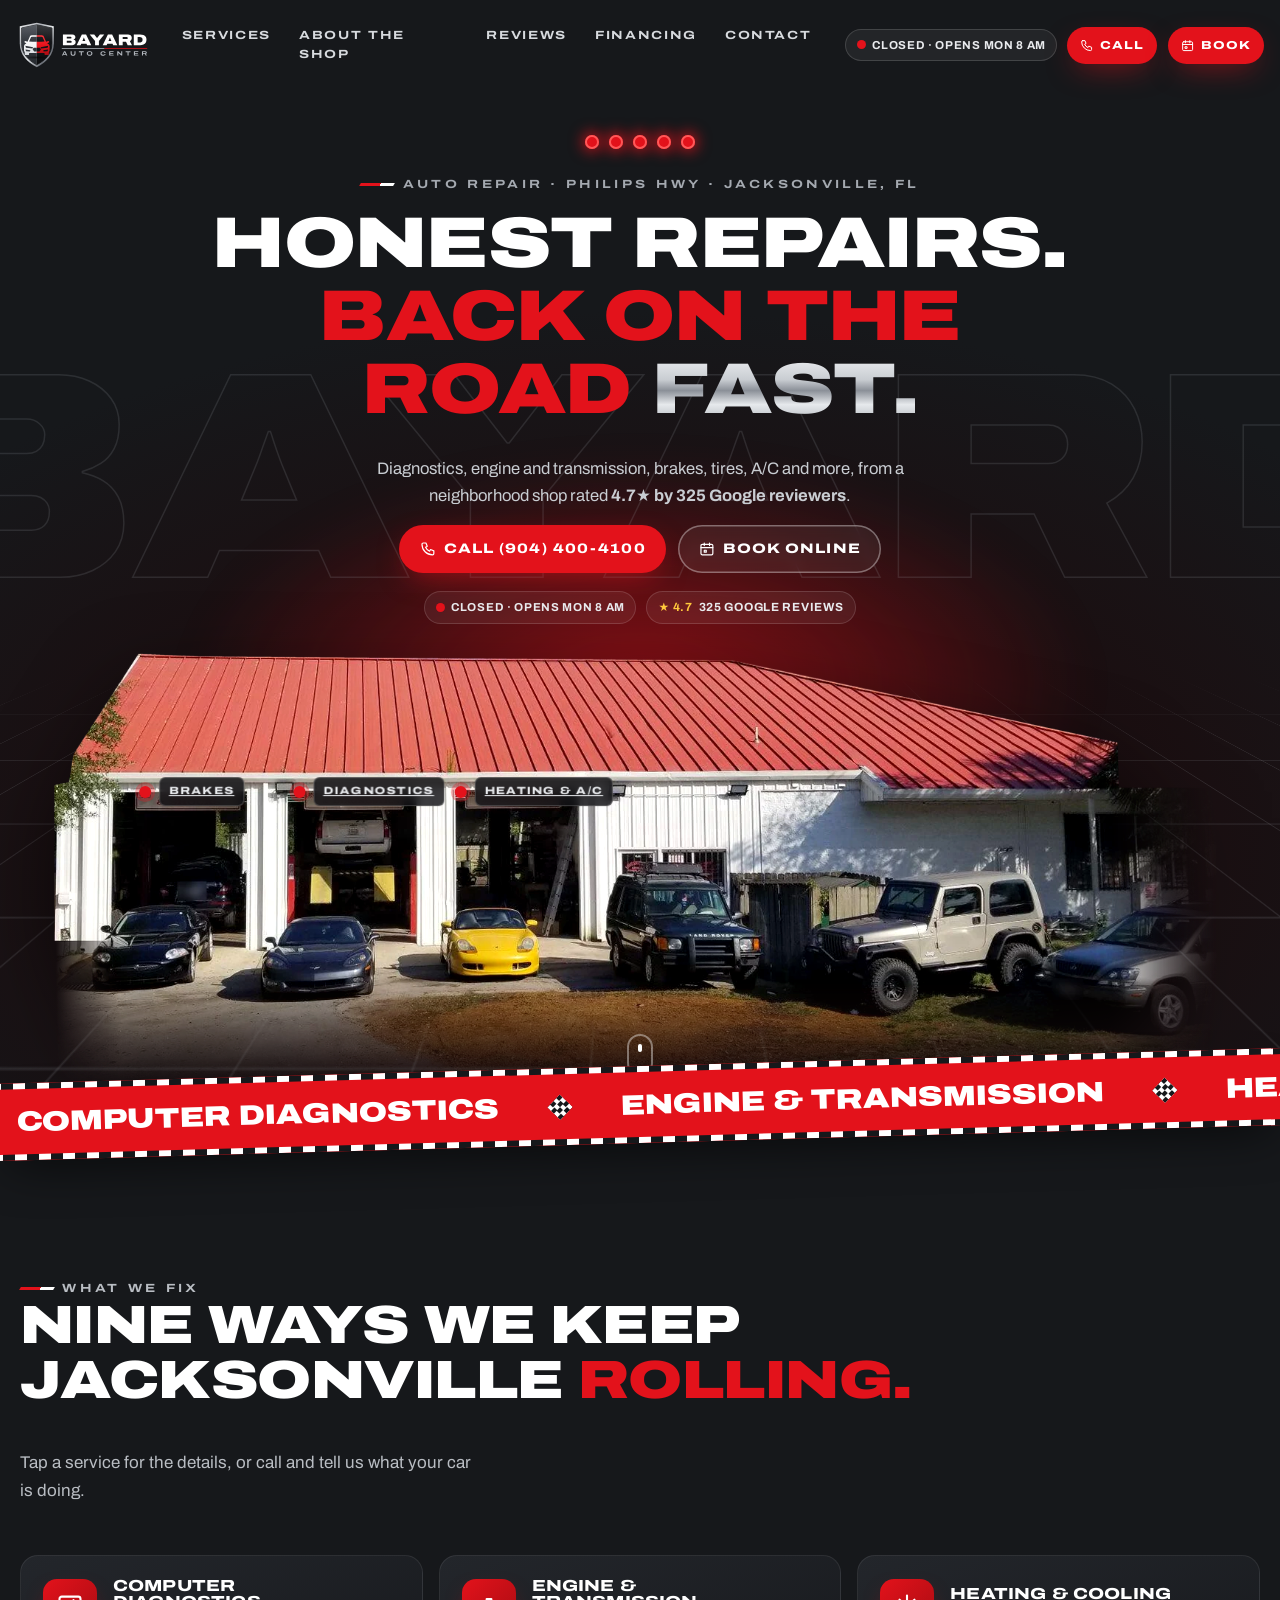
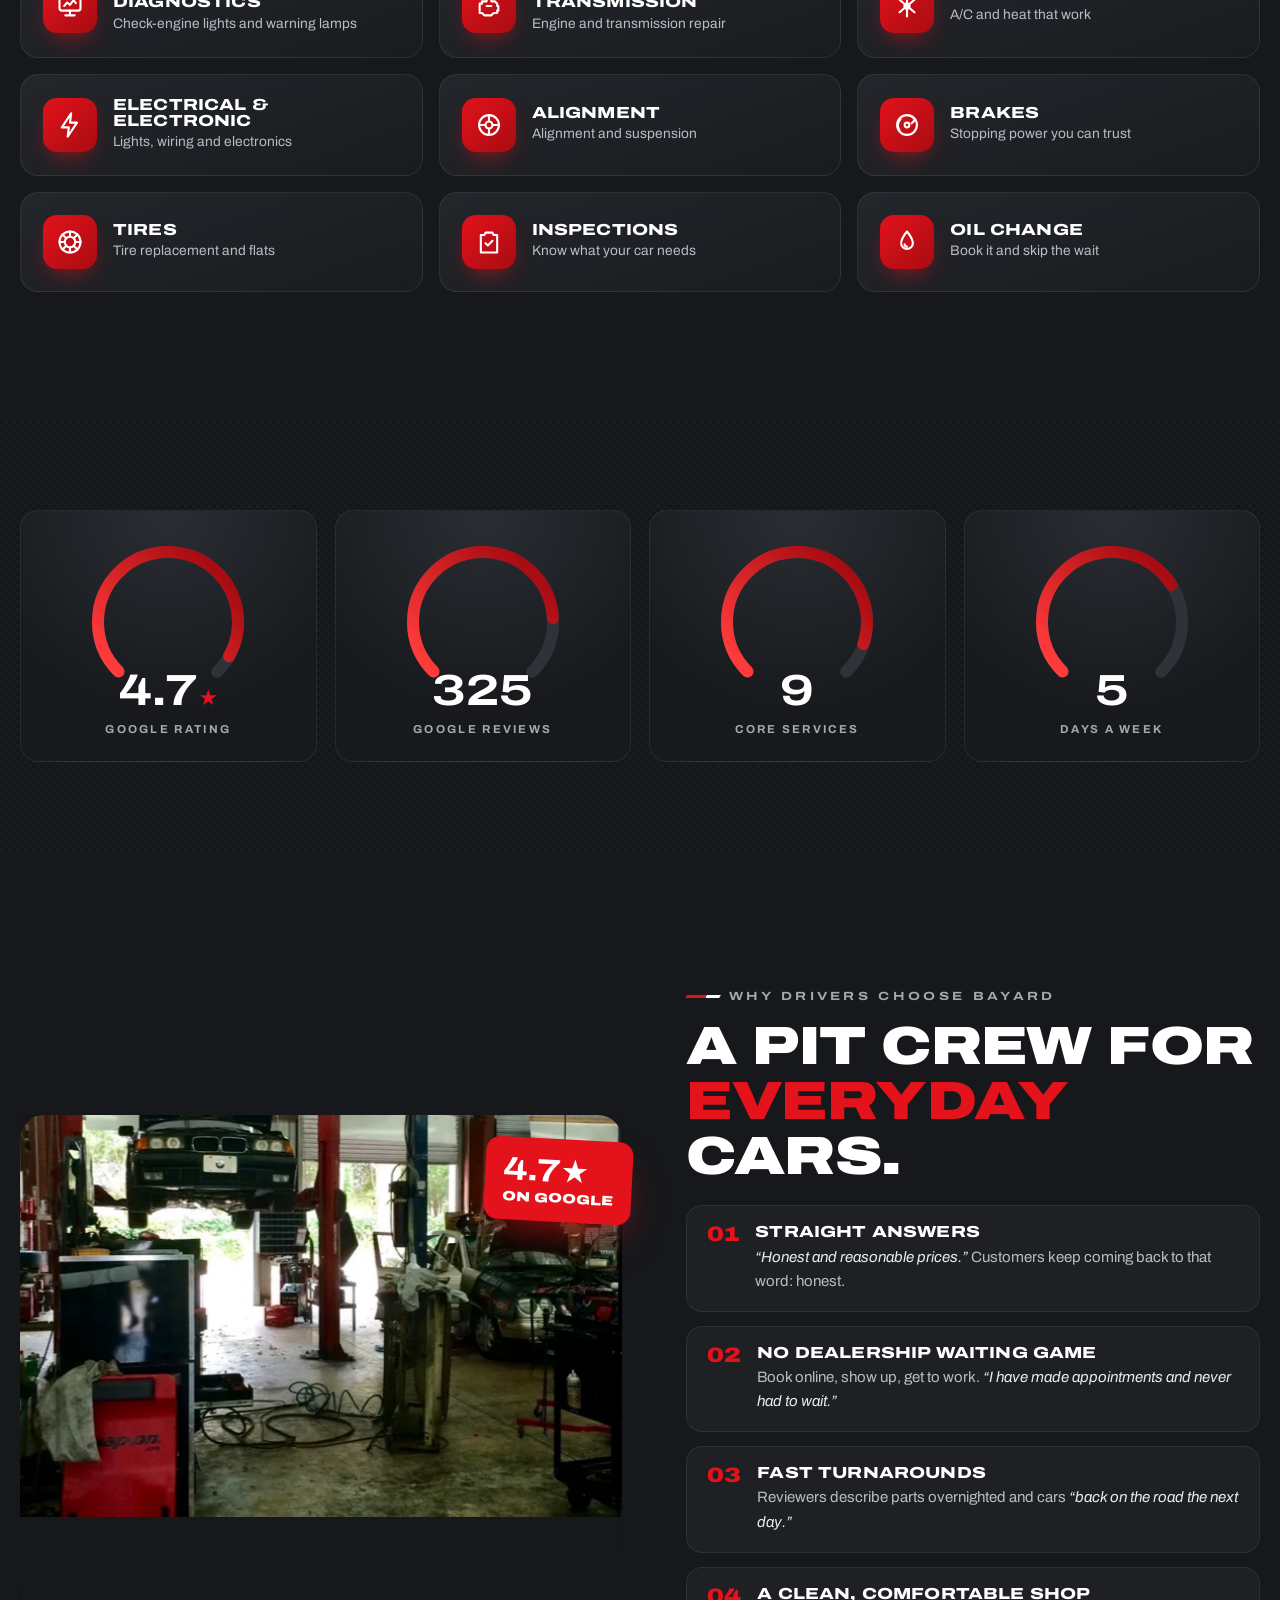
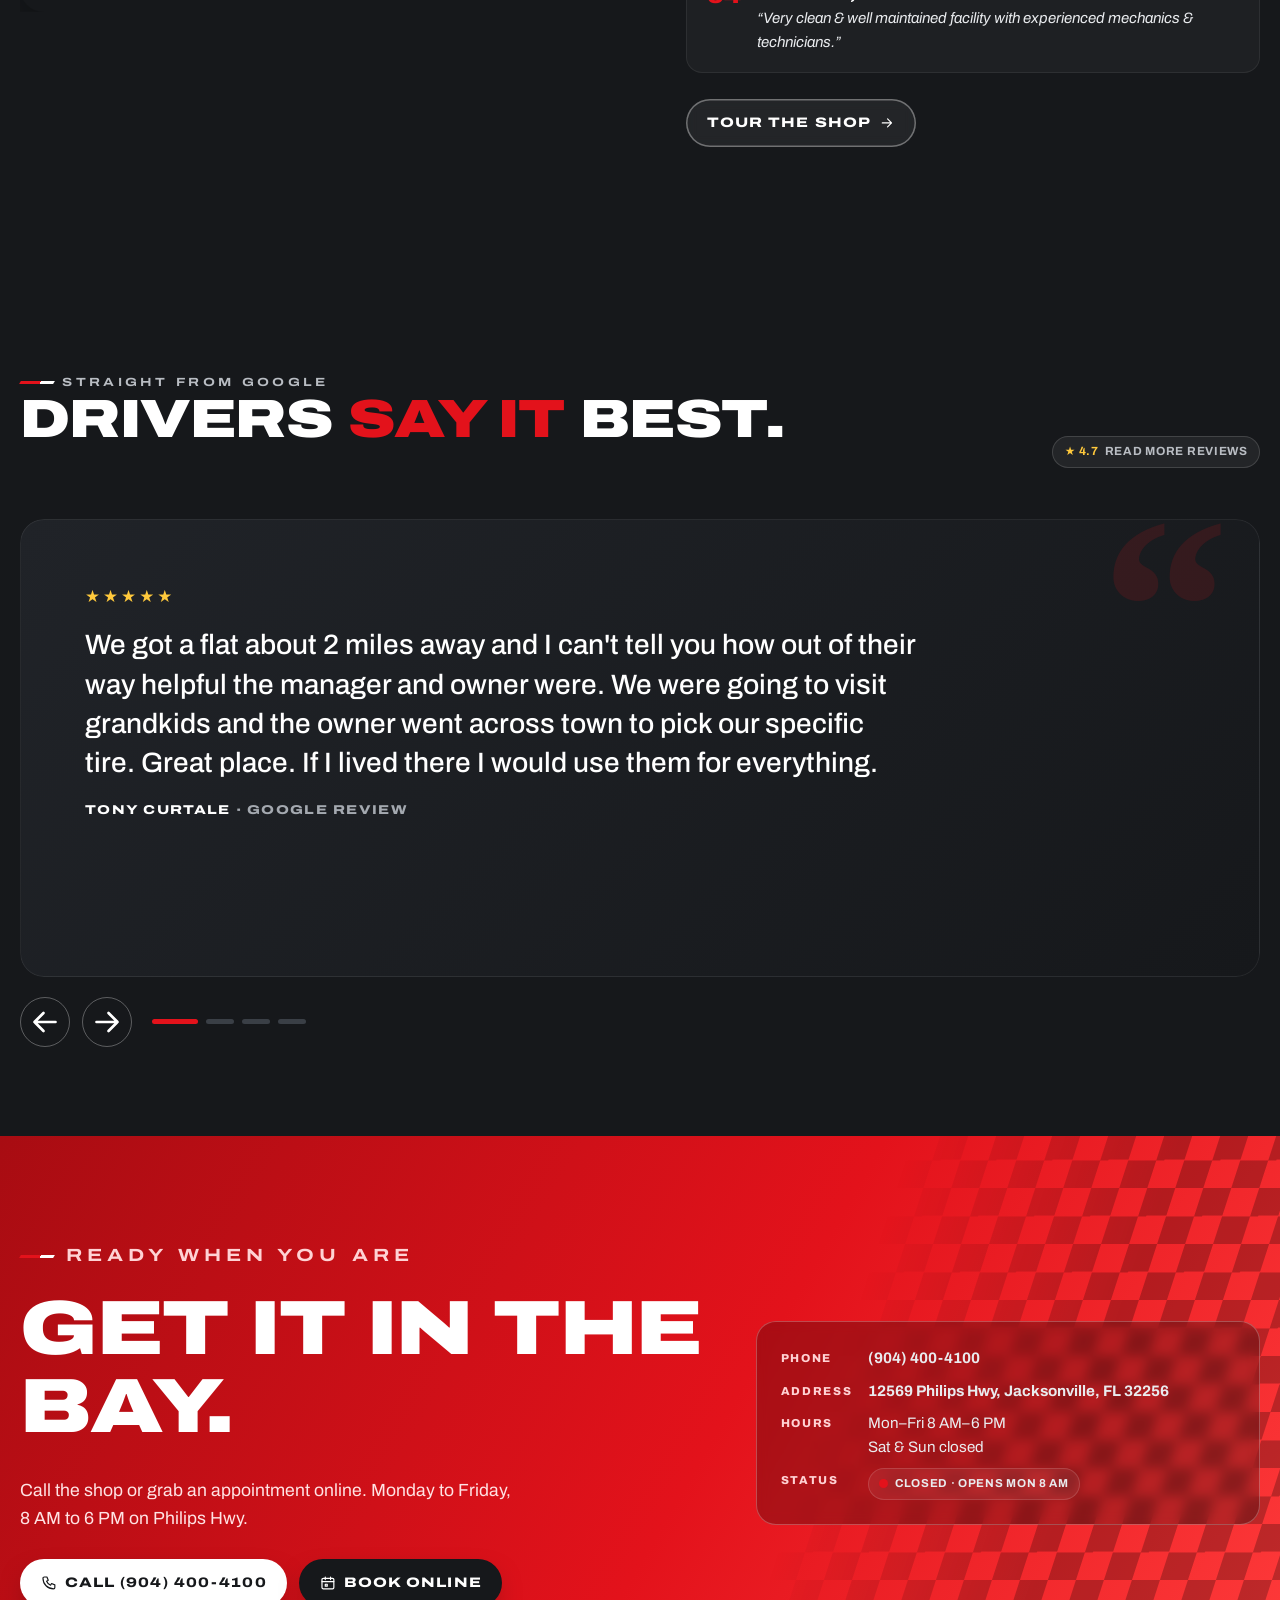
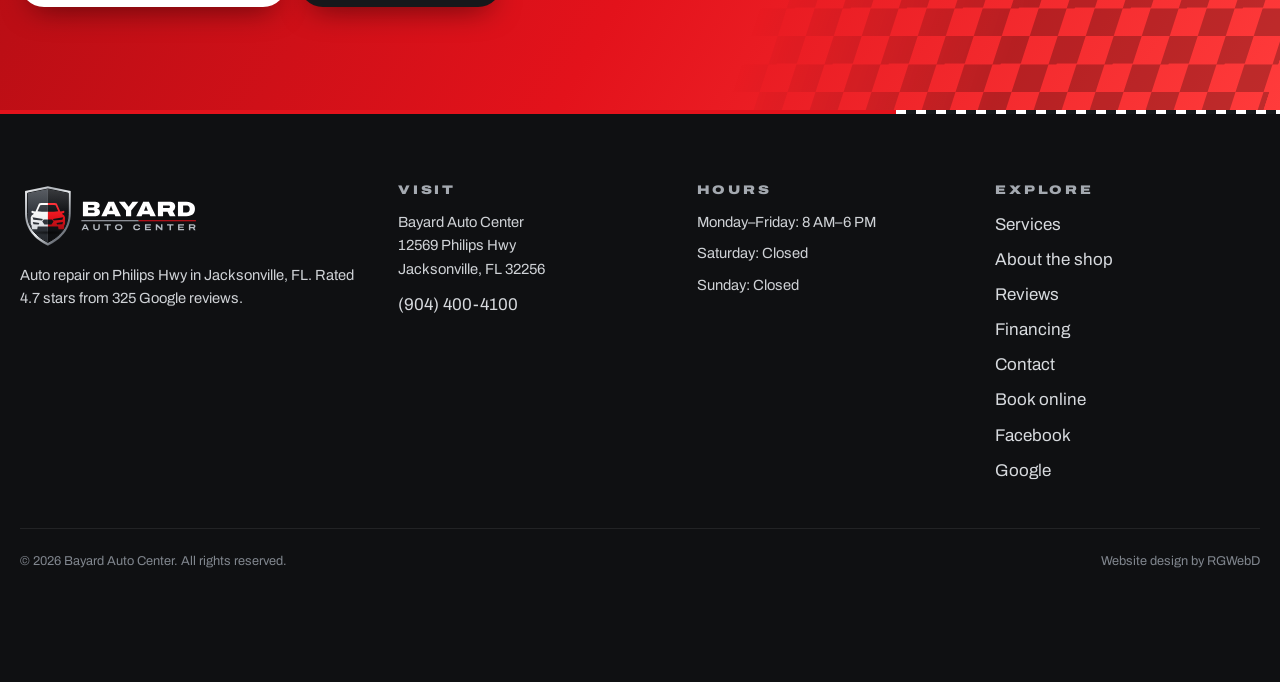
==== index.html @ 458d68c4 "Bayard Auto Center demo site v1" ====
<!doctype html><html lang="en"><head><meta charset="utf-8"><meta name="viewport" content="width=device-width,initial-scale=1,viewport-fit=cover">
<title>Bayard Auto Center | Auto Repair in Jacksonville, FL | (904) 400-4100</title><meta name="description" content="Bayard Auto Center on Philips Hwy, Jacksonville FL: diagnostics, engine &amp; transmission, brakes, tires, A/C, alignment, inspections and oil changes. Rated 4.7★ on Google. Book online."><link rel="canonical" href="https://rgwebd.github.io/bayardautocenter-demo/">
<meta name="theme-color" content="#16181B"><meta name="robots" content="index,follow">
<meta property="og:type" content="website"><meta property="og:site_name" content="Bayard Auto Center"><meta property="og:title" content="Bayard Auto Center | Auto Repair in Jacksonville, FL | (904) 400-4100"><meta property="og:description" content="Bayard Auto Center on Philips Hwy, Jacksonville FL: diagnostics, engine &amp; transmission, brakes, tires, A/C, alignment, inspections and oil changes. Rated 4.7★ on Google. Book online."><meta property="og:url" content="https://rgwebd.github.io/bayardautocenter-demo/"><meta property="og:image" content="https://rgwebd.github.io/bayardautocenter-demo/assets/og-image.jpg"><meta property="og:image:width" content="1200"><meta property="og:image:height" content="630"><meta name="twitter:card" content="summary_large_image">
<link rel="icon" href="favicon.ico" sizes="any"><link rel="icon" type="image/svg+xml" href="assets/bayard-favicon.svg"><link rel="apple-touch-icon" href="apple-touch-icon.png">
<link rel="preload" href="assets/fonts/archivo-var.woff2" as="font" type="font/woff2" crossorigin><link rel="preload" as="image" href="assets/shop-cutout-1100.webp" imagesrcset="assets/shop-cutout-760.webp 760w, assets/shop-cutout-1100.webp 1100w, assets/shop-cutout-1600.webp 1600w" imagesizes="(max-width:600px) 118vw, min(1180px, 96vw)">
<link rel="stylesheet" href="assets/styles.css"><script>document.documentElement.classList.add('js')</script>
<script type="application/ld+json">{"@context": "https://schema.org", "@graph": [{"@type": "AutoRepair", "@id": "https://rgwebd.github.io/bayardautocenter-demo/#business", "name": "Bayard Auto Center", "url": "https://rgwebd.github.io/bayardautocenter-demo/", "telephone": "+1-904-400-4100", "image": ["https://rgwebd.github.io/bayardautocenter-demo/assets/og-image.jpg", "https://rgwebd.github.io/bayardautocenter-demo/assets/img/g14-1600.webp"], "logo": "https://rgwebd.github.io/bayardautocenter-demo/assets/favicon-512.png", "priceRange": "$$", "address": {"@type": "PostalAddress", "streetAddress": "12569 Philips Hwy", "addressLocality": "Jacksonville", "addressRegion": "FL", "postalCode": "32256", "addressCountry": "US"}, "geo": {"@type": "GeoCoordinates", "latitude": 30.1428427, "longitude": -81.516694}, "hasMap": "https://maps.google.com/?cid=5491802092088924756", "openingHoursSpecification": [{"@type": "OpeningHoursSpecification", "dayOfWeek": ["Monday", "Tuesday", "Wednesday", "Thursday", "Friday"], "opens": "08:00", "closes": "18:00"}], "aggregateRating": {"@type": "AggregateRating", "ratingValue": "4.7", "reviewCount": "325", "bestRating": "5"}, "paymentAccepted": "Credit card, Debit card, NFC mobile payments", "sameAs": ["https://www.facebook.com/profile.php?id=100057353174341", "https://maps.google.com/?cid=5491802092088924756"], "amenityFeature": [{"@type": "LocationFeatureSpecification", "name": "Wheelchair-accessible entrance", "value": true}, {"@type": "LocationFeatureSpecification", "name": "Wheelchair-accessible parking lot", "value": true}, {"@type": "LocationFeatureSpecification", "name": "Wheelchair-accessible restroom", "value": true}, {"@type": "LocationFeatureSpecification", "name": "Restroom", "value": true}], "potentialAction": {"@type": "ReserveAction", "target": "https://myshopmanager.com/request_appointment?v=JTdCNWI5NWQzNDUtOTJkYi00N2NmLWIzNWMtZWI4MTdhODI2OWJkJTdE", "name": "Book an appointment"}, "hasOfferCatalog": {"@type": "OfferCatalog", "name": "Auto repair services", "itemListElement": [{"@type": "Offer", "itemOffered": {"@type": "Service", "name": "Computer Diagnostics", "url": "https://rgwebd.github.io/bayardautocenter-demo/services.html#diagnostics"}}, {"@type": "Offer", "itemOffered": {"@type": "Service", "name": "Engine & Transmission", "url": "https://rgwebd.github.io/bayardautocenter-demo/services.html#engine-transmission"}}, {"@type": "Offer", "itemOffered": {"@type": "Service", "name": "Heating & Cooling", "url": "https://rgwebd.github.io/bayardautocenter-demo/services.html#heating-cooling"}}, {"@type": "Offer", "itemOffered": {"@type": "Service", "name": "Electrical & Electronic", "url": "https://rgwebd.github.io/bayardautocenter-demo/services.html#electrical"}}, {"@type": "Offer", "itemOffered": {"@type": "Service", "name": "Alignment", "url": "https://rgwebd.github.io/bayardautocenter-demo/services.html#alignment"}}, {"@type": "Offer", "itemOffered": {"@type": "Service", "name": "Brakes", "url": "https://rgwebd.github.io/bayardautocenter-demo/services.html#brakes"}}, {"@type": "Offer", "itemOffered": {"@type": "Service", "name": "Tires", "url": "https://rgwebd.github.io/bayardautocenter-demo/services.html#tires"}}, {"@type": "Offer", "itemOffered": {"@type": "Service", "name": "Inspections", "url": "https://rgwebd.github.io/bayardautocenter-demo/services.html#inspections"}}, {"@type": "Offer", "itemOffered": {"@type": "Service", "name": "Oil Change", "url": "https://rgwebd.github.io/bayardautocenter-demo/services.html#oil-change"}}]}, "review": [{"@type": "Review", "author": {"@type": "Person", "name": "Tony Curtale"}, "reviewRating": {"@type": "Rating", "ratingValue": "5", "bestRating": "5"}, "reviewBody": "We got a flat about 2 miles away and I can't tell you how out of their way helpful the manager and owner were. We were going to visit grandkids and the owner went across town to pick our specific tire. Great place. If I lived there I would use them for everything.", "publisher": {"@type": "Organization", "name": "Google"}}, {"@type": "Review", "author": {"@type": "Person", "name": "Norman Turnbull"}, "reviewRating": {"@type": "Rating", "ratingValue": "5", "bestRating": "5"}, "reviewBody": "Honest and reasonable prices. I have made appointments and never had to wait. At the Nissan and Toyota dealers, I always had to wait hours, even for a simple oil change.", "publisher": {"@type": "Organization", "name": "Google"}}, {"@type": "Review", "author": {"@type": "Person", "name": "Jeffrey Moore"}, "reviewRating": {"@type": "Rating", "ratingValue": "5", "bestRating": "5"}, "reviewBody": "My work truck was leaking something from under the dash on the floor. I came in and Thomas looked at it and determined it was brake fluid and found a metering valve leaking. Knowing I need my truck for work Thomas took it in and had the part overnighted and had me back on the road the next day. Thomas is great to work with!", "publisher": {"@type": "Organization", "name": "Google"}}, {"@type": "Review", "author": {"@type": "Person", "name": "Mr B"}, "reviewRating": {"@type": "Rating", "ratingValue": "5", "bestRating": "5"}, "reviewBody": "Very knowledgeable. Solved a sagging rear suspension on a BMW 7-Series. Saved me money compared to other repair shops, got me in and out in 2 days total! Such a great job, I'm back now to get a separate issue resolved!", "publisher": {"@type": "Organization", "name": "Google"}}, {"@type": "Review", "author": {"@type": "Person", "name": "Eddie Peberdy"}, "reviewRating": {"@type": "Rating", "ratingValue": "5", "bestRating": "5"}, "reviewBody": "It’s nice to have found a shop that will be honest and do the work that is needed for the vehicle.", "publisher": {"@type": "Organization", "name": "Google"}}, {"@type": "Review", "author": {"@type": "Person", "name": "Miho “Miholovestoeat”"}, "reviewRating": {"@type": "Rating", "ratingValue": "5", "bestRating": "5"}, "reviewBody": "It a hidden gem! Local small business near my houseI I wish I knew this place sooner. The staff are very helpful and friendly. No wonder they have great reviews. ( I just visited to ask some questions )", "publisher": {"@type": "Organization", "name": "Google"}}, {"@type": "Review", "author": {"@type": "Person", "name": "Cole Farris"}, "reviewRating": {"@type": "Rating", "ratingValue": "5", "bestRating": "5"}, "reviewBody": "Great service and great guys!! They always take great care of us and our vehicles.", "publisher": {"@type": "Organization", "name": "Google"}}, {"@type": "Review", "author": {"@type": "Person", "name": "Kelsie Luke"}, "reviewRating": {"@type": "Rating", "ratingValue": "5", "bestRating": "5"}, "reviewBody": "Best service and was so fast! I pulled over from the highway and he got right to work taking a look and had me up and running the next day! Great customer service too. Highly recommend!", "publisher": {"@type": "Organization", "name": "Google"}}, {"@type": "Review", "author": {"@type": "Person", "name": "Eva"}, "reviewRating": {"@type": "Rating", "ratingValue": "5", "bestRating": "5"}, "reviewBody": "Bayard replaced my struts, inspected my car’s suspension elements, replaced taillights and provided a courteous and timely service. I received clear explanations of issues identified and they were addressed properly.  I highly recommend their services!", "publisher": {"@type": "Organization", "name": "Google"}}]}, {"@type": "WebSite", "@id": "https://rgwebd.github.io/bayardautocenter-demo/#website", "url": "https://rgwebd.github.io/bayardautocenter-demo/", "name": "Bayard Auto Center", "publisher": {"@id": "https://rgwebd.github.io/bayardautocenter-demo/#business"}}]}</script></head>
<body><a class="skip" href="#main">Skip to content</a><div class="progress" aria-hidden="true"></div>
<header class="hdr"><div class="wrap"><a class="brand" href="index.html" aria-label="Bayard Auto Center home"><img src="assets/bayard-horizontal-dark.svg" width="133" height="48" alt="Bayard Auto Center"></a>
<nav class="nav" aria-label="Main"><a href="services.html">Services</a><a href="about.html">About the shop</a><a href="reviews.html">Reviews</a><a href="financing.html">Financing</a><a href="contact.html">Contact</a></nav><div class="hdr-cta"><span class="status" data-status><i></i><span>Mon–Fri 8 AM–6 PM</span></span><a class="btn mag " href="tel:+19044004100"><svg viewBox="0 0 24 24" fill="none" stroke="currentColor" stroke-width="1.8" stroke-linecap="round" stroke-linejoin="round" aria-hidden="true"><path d="M5 3h4l2 5-2.5 1.5a11 11 0 0 0 6 6L16 13l5 2v4a2 2 0 0 1-2 2A16 16 0 0 1 3 5a2 2 0 0 1 2-2z"/></svg><span class="lbl">Call</span></a><a class="btn mag " href="https://myshopmanager.com/request_appointment?v=JTdCNWI5NWQzNDUtOTJkYi00N2NmLWIzNWMtZWI4MTdhODI2OWJkJTdE" target="_blank" rel="noopener"><svg viewBox="0 0 24 24" fill="none" stroke="currentColor" stroke-width="1.8" stroke-linecap="round" stroke-linejoin="round" aria-hidden="true"><rect x="3" y="5" width="18" height="16" rx="2"/><path d="M3 10h18M8 3v4M16 3v4"/><path d="M8 14h3v3H8z"/></svg><span class="lbl">Book</span></a></div>
<button class="burger" aria-label="Menu" aria-expanded="false" aria-controls="mnav"><span></span><span></span><span></span></button></div></header>
<nav class="mnav" id="mnav" aria-label="Mobile"><a href="index.html">Home</a><a href="services.html">Services</a><a href="about.html">About the shop</a><a href="reviews.html">Reviews</a><a href="financing.html">Financing</a><a href="contact.html">Contact</a><div class="ctas"><a class="btn mag " href="tel:+19044004100"><svg viewBox="0 0 24 24" fill="none" stroke="currentColor" stroke-width="1.8" stroke-linecap="round" stroke-linejoin="round" aria-hidden="true"><path d="M5 3h4l2 5-2.5 1.5a11 11 0 0 0 6 6L16 13l5 2v4a2 2 0 0 1-2 2A16 16 0 0 1 3 5a2 2 0 0 1 2-2z"/></svg><span class="lbl">Call (904) 400-4100</span></a><a class="btn mag ghost" href="https://myshopmanager.com/request_appointment?v=JTdCNWI5NWQzNDUtOTJkYi00N2NmLWIzNWMtZWI4MTdhODI2OWJkJTdE" target="_blank" rel="noopener"><svg viewBox="0 0 24 24" fill="none" stroke="currentColor" stroke-width="1.8" stroke-linecap="round" stroke-linejoin="round" aria-hidden="true"><rect x="3" y="5" width="18" height="16" rx="2"/><path d="M3 10h18M8 3v4M16 3v4"/><path d="M8 14h3v3H8z"/></svg><span class="lbl">Book online</span></a></div><p style="margin-top:18px"><span class="status" data-status><i></i><span>Mon–Fri 8 AM–6 PM</span></span></p></nav><main id="main"><section class="hero" aria-labelledby="h1">
<div class="glow" data-px="0.12" data-pm="-20"></div><div class="bgword" aria-hidden="true" data-px="0.3" data-pm="-35">BAYARD</div><div class="floor" aria-hidden="true"></div>
<div class="streaks" aria-hidden="true"><span></span><span></span><span></span><span></span><span></span></div>
<div class="wrap hero-copy"><div class="lights" aria-hidden="true"><i></i><i></i><i></i><i></i><i></i></div>
<p class="kicker reveal-h">Auto repair · Philips Hwy · Jacksonville, FL</p>
<h1 id="h1" class="reveal-h"><span class="line">Honest repairs.</span><span class="line"><span class="red">Back on the road</span> <span class="chrome">fast.</span></span></h1>
<p class="lead reveal-h">Diagnostics, engine and transmission, brakes, tires, A/C and more, from a neighborhood shop rated <strong>4.7★ by 325 Google reviewers</strong>.</p>
<div class="ctas reveal-h"><a class="btn mag " href="tel:+19044004100"><svg viewBox="0 0 24 24" fill="none" stroke="currentColor" stroke-width="1.8" stroke-linecap="round" stroke-linejoin="round" aria-hidden="true"><path d="M5 3h4l2 5-2.5 1.5a11 11 0 0 0 6 6L16 13l5 2v4a2 2 0 0 1-2 2A16 16 0 0 1 3 5a2 2 0 0 1 2-2z"/></svg><span class="lbl">Call (904) 400-4100</span></a><a class="btn mag ghost" href="https://myshopmanager.com/request_appointment?v=JTdCNWI5NWQzNDUtOTJkYi00N2NmLWIzNWMtZWI4MTdhODI2OWJkJTdE" target="_blank" rel="noopener"><svg viewBox="0 0 24 24" fill="none" stroke="currentColor" stroke-width="1.8" stroke-linecap="round" stroke-linejoin="round" aria-hidden="true"><rect x="3" y="5" width="18" height="16" rx="2"/><path d="M3 10h18M8 3v4M16 3v4"/><path d="M8 14h3v3H8z"/></svg><span class="lbl">Book online</span></a></div>
<div class="hero-meta reveal-h"><span class="status" data-status><i></i><span>Mon–Fri 8 AM–6 PM</span></span><a class="chip" href="reviews.html"><b>★ 4.7</b> 325 Google reviews</a></div></div>
<div class="stage" data-px="-0.06" data-pm="14"><div class="shop">
<img src="assets/shop-cutout-1100.webp" srcset="assets/shop-cutout-760.webp 760w, assets/shop-cutout-1100.webp 1100w, assets/shop-cutout-1600.webp 1600w" sizes="(max-width:600px) 118vw, min(1180px, 96vw)" width="1600" height="605" alt="The Bayard Auto Center shop: a white building with a red metal roof, open service bays and cars parked out front" fetchpriority="high">
<a class="pin" href="services.html#brakes" style="left:12%;top:36%"><i></i><span>Brakes</span></a>
<a class="pin" href="services.html#diagnostics" style="left:27%;top:36%"><i></i><span>Diagnostics</span></a>
<a class="pin" href="services.html#heating-cooling" style="left:41%;top:36%"><i></i><span>Heating &amp; A/C</span></a>
</div></div><div class="scrollcue" aria-hidden="true"></div></section>
<div class="marquee" aria-label="Services"><div class="mq-track"><ul><li>Computer Diagnostics</li><li>Engine & Transmission</li><li>Heating & Cooling</li><li>Electrical & Electronic</li><li>Alignment</li><li>Brakes</li><li>Tires</li><li>Inspections</li><li>Oil Change</li></ul><ul aria-hidden="true"><li>Computer Diagnostics</li><li>Engine & Transmission</li><li>Heating & Cooling</li><li>Electrical & Electronic</li><li>Alignment</li><li>Brakes</li><li>Tires</li><li>Inspections</li><li>Oil Change</li></ul></div></div>
<section class="sec" aria-labelledby="svc-h"><div class="wrap"><div class="sec-head"><div><p class="kicker" data-r>What we fix</p><h2 id="svc-h" data-r>Nine ways we keep<br>Jacksonville <span class="red">rolling.</span></h2></div>
<p data-r>Tap a service for the details, or call and tell us what your car is doing.</p></div><div class="qs stagger"><a class="tcard" href="services.html#diagnostics"><span class="ic"><svg viewBox="0 0 24 24" fill="none" stroke="currentColor" stroke-width="1.8" stroke-linecap="round" stroke-linejoin="round" aria-hidden="true"><rect x="3" y="4" width="18" height="12" rx="2"/><path d="M7 12l2.5-3 2.5 2 3-4 2 2.5"/><path d="M8 20h8M12 16v4"/></svg></span><span><h3>Computer Diagnostics</h3><p>Check-engine lights and warning lamps</p></span><span class="arrow"><svg viewBox="0 0 24 24" fill="none" stroke="currentColor" stroke-width="1.8" stroke-linecap="round" stroke-linejoin="round" aria-hidden="true"><path d="M5 12h14M13 6l6 6-6 6"/></svg></span></a><a class="tcard" href="services.html#engine-transmission"><span class="ic"><svg viewBox="0 0 24 24" fill="none" stroke="currentColor" stroke-width="1.8" stroke-linecap="round" stroke-linejoin="round" aria-hidden="true"><path d="M4 10h2V8h4V6h4v2h3l2 2v2h1v4h-1v2h-3l-2 2H8l-2-2H4z"/><path d="M10 12h4"/></svg></span><span><h3>Engine & Transmission</h3><p>Engine and transmission repair</p></span><span class="arrow"><svg viewBox="0 0 24 24" fill="none" stroke="currentColor" stroke-width="1.8" stroke-linecap="round" stroke-linejoin="round" aria-hidden="true"><path d="M5 12h14M13 6l6 6-6 6"/></svg></span></a><a class="tcard" href="services.html#heating-cooling"><span class="ic"><svg viewBox="0 0 24 24" fill="none" stroke="currentColor" stroke-width="1.8" stroke-linecap="round" stroke-linejoin="round" aria-hidden="true"><path d="M12 3v18M5.6 6.6l12.8 10.8M18.4 6.6L5.6 17.4"/><circle cx="12" cy="12" r="2.2"/></svg></span><span><h3>Heating & Cooling</h3><p>A/C and heat that work</p></span><span class="arrow"><svg viewBox="0 0 24 24" fill="none" stroke="currentColor" stroke-width="1.8" stroke-linecap="round" stroke-linejoin="round" aria-hidden="true"><path d="M5 12h14M13 6l6 6-6 6"/></svg></span></a><a class="tcard" href="services.html#electrical"><span class="ic"><svg viewBox="0 0 24 24" fill="none" stroke="currentColor" stroke-width="1.8" stroke-linecap="round" stroke-linejoin="round" aria-hidden="true"><path d="M13 2L5 14h6l-1 8 8-12h-6z"/></svg></span><span><h3>Electrical & Electronic</h3><p>Lights, wiring and electronics</p></span><span class="arrow"><svg viewBox="0 0 24 24" fill="none" stroke="currentColor" stroke-width="1.8" stroke-linecap="round" stroke-linejoin="round" aria-hidden="true"><path d="M5 12h14M13 6l6 6-6 6"/></svg></span></a><a class="tcard" href="services.html#alignment"><span class="ic"><svg viewBox="0 0 24 24" fill="none" stroke="currentColor" stroke-width="1.8" stroke-linecap="round" stroke-linejoin="round" aria-hidden="true"><circle cx="12" cy="12" r="8.5"/><circle cx="12" cy="12" r="3"/><path d="M12 3.5v5M12 15.5v5M3.5 12h5M15.5 12h5"/></svg></span><span><h3>Alignment</h3><p>Alignment and suspension</p></span><span class="arrow"><svg viewBox="0 0 24 24" fill="none" stroke="currentColor" stroke-width="1.8" stroke-linecap="round" stroke-linejoin="round" aria-hidden="true"><path d="M5 12h14M13 6l6 6-6 6"/></svg></span></a><a class="tcard" href="services.html#brakes"><span class="ic"><svg viewBox="0 0 24 24" fill="none" stroke="currentColor" stroke-width="1.8" stroke-linecap="round" stroke-linejoin="round" aria-hidden="true"><circle cx="12" cy="12" r="8.5"/><circle cx="12" cy="12" r="2"/><path d="M6.5 6.8a8 8 0 0 0-1 9.6"/><path d="M16.5 4.9l2.6 2.6-3.1 3.1"/></svg></span><span><h3>Brakes</h3><p>Stopping power you can trust</p></span><span class="arrow"><svg viewBox="0 0 24 24" fill="none" stroke="currentColor" stroke-width="1.8" stroke-linecap="round" stroke-linejoin="round" aria-hidden="true"><path d="M5 12h14M13 6l6 6-6 6"/></svg></span></a><a class="tcard" href="services.html#tires"><span class="ic"><svg viewBox="0 0 24 24" fill="none" stroke="currentColor" stroke-width="1.8" stroke-linecap="round" stroke-linejoin="round" aria-hidden="true"><circle cx="12" cy="12" r="9"/><circle cx="12" cy="12" r="4.5"/><path d="M12 3v4.5M12 16.5V21M3 12h4.5M16.5 12H21M5.6 5.6l3.2 3.2M15.2 15.2l3.2 3.2M18.4 5.6l-3.2 3.2M8.8 15.2l-3.2 3.2"/></svg></span><span><h3>Tires</h3><p>Tire replacement and flats</p></span><span class="arrow"><svg viewBox="0 0 24 24" fill="none" stroke="currentColor" stroke-width="1.8" stroke-linecap="round" stroke-linejoin="round" aria-hidden="true"><path d="M5 12h14M13 6l6 6-6 6"/></svg></span></a><a class="tcard" href="services.html#inspections"><span class="ic"><svg viewBox="0 0 24 24" fill="none" stroke="currentColor" stroke-width="1.8" stroke-linecap="round" stroke-linejoin="round" aria-hidden="true"><path d="M9 4h6l1 2h3v15H5V6h3z"/><path d="M9 13l2 2 4-4"/></svg></span><span><h3>Inspections</h3><p>Know what your car needs</p></span><span class="arrow"><svg viewBox="0 0 24 24" fill="none" stroke="currentColor" stroke-width="1.8" stroke-linecap="round" stroke-linejoin="round" aria-hidden="true"><path d="M5 12h14M13 6l6 6-6 6"/></svg></span></a><a class="tcard" href="services.html#oil-change"><span class="ic"><svg viewBox="0 0 24 24" fill="none" stroke="currentColor" stroke-width="1.8" stroke-linecap="round" stroke-linejoin="round" aria-hidden="true"><path d="M12 3s5 6 5 10a5 5 0 0 1-10 0c0-4 5-10 5-10z"/><path d="M10 14a2 2 0 0 0 2 2"/></svg></span><span><h3>Oil Change</h3><p>Book it and skip the wait</p></span><span class="arrow"><svg viewBox="0 0 24 24" fill="none" stroke="currentColor" stroke-width="1.8" stroke-linecap="round" stroke-linejoin="round" aria-hidden="true"><path d="M5 12h14M13 6l6 6-6 6"/></svg></span></a></div></div></section>
<section class="sec tight carbon" aria-label="By the numbers"><svg width="0" height="0" style="position:absolute" aria-hidden="true"><defs><linearGradient id="gg" x1="0" y1="0" x2="1" y2="0"><stop offset="0" stop-color="#A80C12"/><stop offset="1" stop-color="#FF3B3B"/></linearGradient></defs></svg><div class="wrap"><div class="gauges stagger">
<div class="gauge"><svg viewBox="0 0 170 170" aria-hidden="true"><circle class="trk" cx="85" cy="85" r="70" stroke-dasharray="329.87 1000" transform="rotate(135 85 85)"/>
<circle class="val" cx="85" cy="85" r="70" stroke-dasharray="329.87 1000" style="stroke-dashoffset:329.87" data-len="329.87" data-frac="0.94" transform="rotate(135 85 85)"/></svg>
<div class="num" data-count="4.7" data-dec="1"><b>4.7</b><small>★</small></div><div class="lab">Google rating</div></div><div class="gauge"><svg viewBox="0 0 170 170" aria-hidden="true"><circle class="trk" cx="85" cy="85" r="70" stroke-dasharray="329.87 1000" transform="rotate(135 85 85)"/>
<circle class="val" cx="85" cy="85" r="70" stroke-dasharray="329.87 1000" style="stroke-dashoffset:329.87" data-len="329.87" data-frac="0.82" transform="rotate(135 85 85)"/></svg>
<div class="num" data-count="325" data-dec="0"><b>325</b></div><div class="lab">Google reviews</div></div><div class="gauge"><svg viewBox="0 0 170 170" aria-hidden="true"><circle class="trk" cx="85" cy="85" r="70" stroke-dasharray="329.87 1000" transform="rotate(135 85 85)"/>
<circle class="val" cx="85" cy="85" r="70" stroke-dasharray="329.87 1000" style="stroke-dashoffset:329.87" data-len="329.87" data-frac="0.9" transform="rotate(135 85 85)"/></svg>
<div class="num" data-count="9" data-dec="0"><b>9</b></div><div class="lab">Core services</div></div><div class="gauge"><svg viewBox="0 0 170 170" aria-hidden="true"><circle class="trk" cx="85" cy="85" r="70" stroke-dasharray="329.87 1000" transform="rotate(135 85 85)"/>
<circle class="val" cx="85" cy="85" r="70" stroke-dasharray="329.87 1000" style="stroke-dashoffset:329.87" data-len="329.87" data-frac="0.714" transform="rotate(135 85 85)"/></svg>
<div class="num" data-count="5" data-dec="0"><b>5</b></div><div class="lab">Days a week</div></div></div></div></section>
<section class="sec" aria-labelledby="why-h"><div class="wrap why"><div class="why-img" data-r="left"><div class="frame"><img src="assets/img/g22-1600.webp" srcset="assets/img/g22-800.webp 800w, assets/img/g22-1600.webp 1396w" sizes="(max-width:980px) 100vw, 50vw" width="1396" height="961" alt="Wide shop interior with several lifts and tire equipment" loading="lazy" decoding="async" ></div><div class="tag"><b>4.7★</b>on Google</div></div>
<div><p class="kicker" data-r>Why drivers choose Bayard</p><h2 id="why-h" data-r>A pit crew for<br><span class="red">everyday</span> cars.</h2>
<div class="points stagger">
<div class="point"><span class="n">01</span><div><h3>Straight answers</h3><p><q>Honest and reasonable prices.</q> Customers keep coming back to that word: honest.</p></div></div>
<div class="point"><span class="n">02</span><div><h3>No dealership waiting game</h3><p>Book online, show up, get to work. <q>I have made appointments and never had to wait.</q></p></div></div>
<div class="point"><span class="n">03</span><div><h3>Fast turnarounds</h3><p>Reviewers describe parts overnighted and cars <q>back on the road the next day.</q></p></div></div>
<div class="point"><span class="n">04</span><div><h3>A clean, comfortable shop</h3><p><q>Very clean &amp; well maintained facility with experienced mechanics &amp; technicians.</q></p></div></div>
</div><div class="ctas" style="margin-top:26px" data-r><a class="btn mag ghost" href="about.html"><span class="lbl">Tour the shop</span><svg viewBox="0 0 24 24" fill="none" stroke="currentColor" stroke-width="1.8" stroke-linecap="round" stroke-linejoin="round" aria-hidden="true"><path d="M5 12h14M13 6l6 6-6 6"/></svg></a></div></div></div></section>
<section class="sec tight rband" aria-labelledby="rv-h"><div class="wrap"><div class="sec-head"><div><p class="kicker" data-r>Straight from Google</p><h2 id="rv-h" data-r>Drivers <span class="red">say it</span> best.</h2></div>
<p data-r><a class="chip" href="reviews.html"><b>★ 4.7</b> Read more reviews</a></p></div>
<div class="car" data-r aria-roledescription="carousel" aria-label="Customer reviews"><div class="car-vp"><div class="car-track"><div class="slide" role="group" aria-roledescription="slide" aria-label="1 of 4"><div class="stars" aria-label="5 out of 5 stars">★★★★★</div><blockquote>We got a flat about 2 miles away and I can&#x27;t tell you how out of their way helpful the manager and owner were. We were going to visit grandkids and the owner went across town to pick our specific tire. Great place. If I lived there I would use them for everything.</blockquote><p class="who"><span>Tony Curtale</span> · Google review</p></div><div class="slide" role="group" aria-roledescription="slide" aria-label="2 of 4"><div class="stars" aria-label="5 out of 5 stars">★★★★★</div><blockquote>My work truck was leaking something from under the dash on the floor. I came in and Thomas looked at it and determined it was brake fluid and found a metering valve leaking. Knowing I need my truck for work Thomas took it in and had the part overnighted and had me back on the road the next day. Thomas is great to work with!</blockquote><p class="who"><span>Jeffrey Moore</span> · Google review</p></div><div class="slide" role="group" aria-roledescription="slide" aria-label="3 of 4"><div class="stars" aria-label="5 out of 5 stars">★★★★★</div><blockquote>Best service and was so fast! I pulled over from the highway and he got right to work taking a look and had me up and running the next day! Great customer service too. Highly recommend!</blockquote><p class="who"><span>Kelsie Luke</span> · Google review</p></div><div class="slide" role="group" aria-roledescription="slide" aria-label="4 of 4"><div class="stars" aria-label="5 out of 5 stars">★★★★★</div><blockquote>Honest and reasonable prices. I have made appointments and never had to wait. At the Nissan and Toyota dealers, I always had to wait hours, even for a simple oil change.</blockquote><p class="who"><span>Norman Turnbull</span> · Google review</p></div></div></div>
<div class="car-ctl"><button class="arr pv" type="button" aria-label="Previous review"><svg viewBox="0 0 24 24" fill="none" stroke="currentColor" stroke-width="1.8" stroke-linecap="round" stroke-linejoin="round" aria-hidden="true"><path d="M19 12H5M11 6l-6 6 6 6"/></svg></button><button class="arr nx" type="button" aria-label="Next review"><svg viewBox="0 0 24 24" fill="none" stroke="currentColor" stroke-width="1.8" stroke-linecap="round" stroke-linejoin="round" aria-hidden="true"><path d="M5 12h14M13 6l6 6-6 6"/></svg></button><div class="dots"></div></div></div></div></section></main><section class="cta-band" aria-labelledby="cta-h"><div class="wrap cta-grid"><div data-r>
<p class="kicker" style="color:#ffd2d4">Ready when you are</p><h2 id="cta-h">Get it in the bay.</h2>
<p>Call the shop or grab an appointment online. Monday to Friday, 8 AM to 6 PM on Philips Hwy.</p>
<div class="ctas"><a class="btn mag light" href="tel:+19044004100"><svg viewBox="0 0 24 24" fill="none" stroke="currentColor" stroke-width="1.8" stroke-linecap="round" stroke-linejoin="round" aria-hidden="true"><path d="M5 3h4l2 5-2.5 1.5a11 11 0 0 0 6 6L16 13l5 2v4a2 2 0 0 1-2 2A16 16 0 0 1 3 5a2 2 0 0 1 2-2z"/></svg><span class="lbl">Call (904) 400-4100</span></a><a class="btn mag dark" href="https://myshopmanager.com/request_appointment?v=JTdCNWI5NWQzNDUtOTJkYi00N2NmLWIzNWMtZWI4MTdhODI2OWJkJTdE" target="_blank" rel="noopener"><svg viewBox="0 0 24 24" fill="none" stroke="currentColor" stroke-width="1.8" stroke-linecap="round" stroke-linejoin="round" aria-hidden="true"><rect x="3" y="5" width="18" height="16" rx="2"/><path d="M3 10h18M8 3v4M16 3v4"/><path d="M8 14h3v3H8z"/></svg><span class="lbl">Book online</span></a></div></div>
<div class="cta-card" data-r="right"><dl><dt>Phone</dt><dd><a href="tel:+19044004100">(904) 400-4100</a></dd><dt>Address</dt><dd><a href="https://www.google.com/maps/dir/?api=1&destination=Bayard+Auto+Center%2C+12569+Philips+Hwy%2C+Jacksonville%2C+FL+32256" target="_blank" rel="noopener">12569 Philips Hwy, Jacksonville, FL 32256</a></dd><dt>Hours</dt><dd>Mon–Fri 8 AM–6 PM<br>Sat &amp; Sun closed</dd><dt>Status</dt><dd><span class="status" data-status><i></i><span>Mon–Fri 8 AM–6 PM</span></span></dd></dl></div></div></section>
<footer class="ftr"><div class="wrap"><div class="fgrid">
<div><img class="logo" src="assets/bayard-horizontal-dark.svg" width="177" height="64" alt="Bayard Auto Center" loading="lazy"><p class="fh">Auto repair on Philips Hwy in Jacksonville, FL. Rated 4.7 stars from 325 Google reviews.</p></div>
<div><h2>Visit</h2><address style="font-style:normal" class="fh">Bayard Auto Center<br>12569 Philips Hwy<br>Jacksonville, FL 32256</address><p style="margin-top:10px"><a href="tel:+19044004100">(904) 400-4100</a></p></div>
<div><h2>Hours</h2><ul class="fh"><li>Monday–Friday: 8 AM–6 PM</li><li>Saturday: Closed</li><li>Sunday: Closed</li></ul></div>
<div><h2>Explore</h2><ul><li><a href="services.html">Services</a></li><li><a href="about.html">About the shop</a></li><li><a href="reviews.html">Reviews</a></li><li><a href="financing.html">Financing</a></li><li><a href="contact.html">Contact</a></li><li><a href="https://myshopmanager.com/request_appointment?v=JTdCNWI5NWQzNDUtOTJkYi00N2NmLWIzNWMtZWI4MTdhODI2OWJkJTdE" target="_blank" rel="noopener">Book online</a></li><li><a href="https://www.facebook.com/profile.php?id=100057353174341" target="_blank" rel="noopener">Facebook</a></li><li><a href="https://maps.google.com/?cid=5491802092088924756" target="_blank" rel="noopener">Google</a></li></ul></div>
</div><div class="fine"><span>© 2026 Bayard Auto Center. All rights reserved.</span><span>Website design by RGWebD</span></div></div></footer>
<div class="mbar" role="navigation" aria-label="Quick actions"><a class="btn mag " href="tel:+19044004100"><svg viewBox="0 0 24 24" fill="none" stroke="currentColor" stroke-width="1.8" stroke-linecap="round" stroke-linejoin="round" aria-hidden="true"><path d="M5 3h4l2 5-2.5 1.5a11 11 0 0 0 6 6L16 13l5 2v4a2 2 0 0 1-2 2A16 16 0 0 1 3 5a2 2 0 0 1 2-2z"/></svg><span class="lbl">Call now</span></a><a class="btn mag " href="https://myshopmanager.com/request_appointment?v=JTdCNWI5NWQzNDUtOTJkYi00N2NmLWIzNWMtZWI4MTdhODI2OWJkJTdE" target="_blank" rel="noopener"><svg viewBox="0 0 24 24" fill="none" stroke="currentColor" stroke-width="1.8" stroke-linecap="round" stroke-linejoin="round" aria-hidden="true"><rect x="3" y="5" width="18" height="16" rx="2"/><path d="M3 10h18M8 3v4M16 3v4"/><path d="M8 14h3v3H8z"/></svg><span class="lbl">Book online</span></a></div><script src="assets/script.js" defer></script></body></html>
---- assets/styles.css ----
@font-face{font-family:"Archivo";src:url(fonts/archivo-var.woff2) format("woff2");font-weight:100 900;font-stretch:62% 125%;font-display:swap}
@font-face{font-family:"Archivo";src:url(fonts/archivo-italic-var.woff2) format("woff2");font-weight:100 900;font-stretch:62% 125%;font-style:italic;font-display:swap}
:root{--red:#E3121B;--red-d:#A80C12;--ink:#16181B;--ink2:#1D2024;--shield:#2B2F35;--metal:#A4A9B0;--white:#fff;--muted:#B9BDC3;
--chrome:linear-gradient(180deg,#F6F7F9 0%,#C9CDD2 38%,#8B9098 52%,#E6E9EC 70%,#A4A9B0 100%);
--maxw:1240px;--r:18px;--ease:cubic-bezier(.2,.8,.2,1)}
*,*::before,*::after{box-sizing:border-box}
html{overflow-x:clip;-webkit-text-size-adjust:100%;scroll-behavior:smooth;scroll-padding-top:90px}
body{margin:0;background:var(--ink);color:#E9EBEE;font-family:"Archivo",system-ui,sans-serif;font-stretch:100%;line-height:1.6;font-size:17px;overflow-x:clip}
img{max-width:100%;height:auto;display:block}
a{color:inherit}
:focus-visible{outline:3px solid var(--red);outline-offset:3px;border-radius:6px}
.skip{position:absolute;left:-999px;top:8px;background:var(--red);color:#fff;padding:10px 16px;z-index:200;border-radius:8px}
.skip:focus{left:12px}
.wrap{width:min(var(--maxw),100% - 40px);margin-inline:auto}
.x{font-stretch:125%}
h1,h2,h3,.display{font-family:"Archivo",sans-serif;font-stretch:125%;font-weight:900;line-height:1.02;letter-spacing:-.01em;margin:0 0 .4em;color:#fff;text-transform:uppercase}
h1{font-size:clamp(2.35rem,5.6vw,5.4rem)}
h2{font-size:clamp(1.9rem,4.2vw,3.6rem)}
h3{font-size:clamp(1.05rem,1.6vw,1.35rem);font-weight:800;letter-spacing:.01em}
p{margin:0 0 1em}
.kicker{display:inline-flex;align-items:center;gap:.7em;font-stretch:125%;font-weight:700;font-size:.74rem;letter-spacing:.28em;text-transform:uppercase;color:var(--metal);margin-bottom:1.1em}
.kicker::before{content:"";width:34px;height:3px;background:linear-gradient(90deg,var(--red) 0 60%,#fff 60%);transform:skewX(-30deg)}
.red{color:var(--red)}
.chrome{background:var(--chrome);-webkit-background-clip:text;background-clip:text;color:transparent}
.lead{font-size:clamp(1.02rem,1.3vw,1.2rem);color:#C9CDD2;max-width:60ch}
/* buttons */
.btn{--bg:var(--red);position:relative;display:inline-flex;align-items:center;gap:.6em;padding:.95em 1.5em;border-radius:999px;background:var(--bg);color:#fff;text-decoration:none;font-stretch:125%;font-weight:800;font-size:.86rem;letter-spacing:.08em;text-transform:uppercase;border:0;cursor:pointer;transition:transform .35s var(--ease),box-shadow .35s var(--ease),background .25s;box-shadow:0 10px 30px -10px rgba(227,18,27,.7);overflow:hidden;will-change:transform;white-space:nowrap}
.btn::after{content:"";position:absolute;inset:0;background:linear-gradient(110deg,transparent 30%,rgba(255,255,255,.35) 50%,transparent 70%);transform:translateX(-120%);transition:transform .7s var(--ease)}
.btn:hover::after{transform:translateX(120%)}
.btn:hover{box-shadow:0 16px 40px -10px rgba(227,18,27,.9)}
.btn svg{width:1.15em;height:1.15em;flex:none}
.btn.ghost{--bg:rgba(255,255,255,.06);box-shadow:inset 0 0 0 1.5px rgba(255,255,255,.35);backdrop-filter:blur(6px)}
.btn.ghost:hover{box-shadow:inset 0 0 0 1.5px #fff}
.btn.light{--bg:#fff;color:var(--ink);box-shadow:0 12px 30px -12px rgba(0,0,0,.6)}
.btn.dark{--bg:var(--ink);box-shadow:0 12px 30px -12px rgba(0,0,0,.6)}
.btn .lbl{position:relative;z-index:1}
.ctas{display:flex;flex-wrap:wrap;gap:12px}
/* header */
.hdr{position:fixed;inset:0 0 auto 0;z-index:100;transition:background .35s,box-shadow .35s,padding .35s;padding:16px 0}
.hdr.scrolled{background:rgba(18,20,23,.86);backdrop-filter:blur(14px) saturate(1.3);box-shadow:0 1px 0 rgba(255,255,255,.07);padding:8px 0}
.hdr .wrap{display:flex;align-items:center;gap:22px;width:min(1360px,100% - 32px)}
.brand img{height:48px;width:auto;transition:height .35s}
.hdr.scrolled .brand img{height:40px}
.nav{display:flex;gap:4px;margin-left:auto}
.nav a{position:relative;text-decoration:none;font-stretch:125%;font-weight:700;font-size:.74rem;letter-spacing:.14em;text-transform:uppercase;padding:10px 12px;color:#D7DADE;transition:color .2s}
.nav a::after{content:"";position:absolute;left:12px;right:12px;bottom:4px;height:2px;background:linear-gradient(90deg,#fff 50%,var(--red) 50%);transform:scaleX(0);transform-origin:left;transition:transform .35s var(--ease)}
.nav a:hover,.nav a[aria-current=page]{color:#fff}
.nav a:hover::after,.nav a[aria-current=page]::after{transform:scaleX(1)}
.hdr-cta{display:flex;align-items:center;gap:10px}
.hdr-cta .btn{padding:.8em 1.15em;font-size:.72rem}
.burger{display:none;margin-left:auto;width:46px;height:46px;border-radius:12px;border:1px solid rgba(255,255,255,.2);background:rgba(255,255,255,.05);color:#fff;cursor:pointer}
.burger span{display:block;width:20px;height:2px;background:#fff;margin:5px auto;transition:transform .3s}
.burger[aria-expanded=true] span:nth-child(1){transform:translateY(7px) rotate(45deg)}
.burger[aria-expanded=true] span:nth-child(2){opacity:0}
.burger[aria-expanded=true] span:nth-child(3){transform:translateY(-7px) rotate(-45deg)}
.status{display:inline-flex;align-items:center;gap:.55em;padding:.5em .9em;border-radius:999px;background:rgba(255,255,255,.06);border:1px solid rgba(255,255,255,.14);font-size:.72rem;font-weight:700;letter-spacing:.06em;text-transform:uppercase;white-space:nowrap}
.status i{width:9px;height:9px;border-radius:50%;background:var(--metal);flex:none}
.status.open i{background:#28D46A;box-shadow:0 0 0 0 rgba(40,212,106,.6);animation:ping 2s infinite}
.status.closed i{background:var(--red)}
@keyframes ping{0%{box-shadow:0 0 0 0 rgba(40,212,106,.55)}80%,100%{box-shadow:0 0 0 10px rgba(40,212,106,0)}}
.progress{position:fixed;top:0;left:0;height:3px;width:100%;transform-origin:left;transform:scaleX(0);background:linear-gradient(90deg,#fff,var(--red) 40%,var(--red));z-index:101}
.mnav{position:fixed;inset:0;z-index:99;background:rgba(14,15,18,.97);backdrop-filter:blur(10px);display:flex;flex-direction:column;justify-content:center;padding:90px 28px 40px;gap:4px;opacity:0;visibility:hidden;transition:opacity .3s,visibility .3s}
.mnav.open{opacity:1;visibility:visible}
.mnav a{font-stretch:125%;font-weight:900;font-size:1.7rem;text-transform:uppercase;text-decoration:none;padding:8px 0;border-bottom:1px solid rgba(255,255,255,.08)}
.mnav .ctas{margin-top:22px}
/* hero */
.hero{position:relative;min-height:100svh;overflow:hidden;isolation:isolate;background:radial-gradient(120% 80% at 50% 78%,#3a0d10 0%,#1b0e10 32%,var(--ink) 62%);display:flex;flex-direction:column}
.hero .bgword{position:absolute;left:50%;top:44%;transform:translate(-50%,-50%);font-stretch:125%;font-weight:900;font-size:clamp(6rem,23vw,22rem);line-height:.8;color:transparent;-webkit-text-stroke:1.5px rgba(164,169,176,.16);white-space:nowrap;z-index:-1;letter-spacing:-.02em;user-select:none;pointer-events:none}
.glow{position:absolute;left:50%;bottom:10%;width:min(1200px,120vw);aspect-ratio:2/1;transform:translateX(-50%);background:radial-gradient(closest-side,rgba(227,18,27,.55),rgba(227,18,27,.18) 50%,transparent 75%);filter:blur(20px);z-index:-1;animation:breathe 7s ease-in-out infinite}
@keyframes breathe{50%{opacity:.7;transform:translateX(-50%) scale(1.06)}}
.floor{position:absolute;left:-50%;right:-50%;bottom:-2px;height:38%;z-index:-1;transform:perspective(520px) rotateX(64deg);transform-origin:50% 0;background-image:linear-gradient(rgba(164,169,176,.16) 1px,transparent 1px),linear-gradient(90deg,rgba(164,169,176,.16) 1px,transparent 1px);background-size:70px 70px;animation:roll 3.2s linear infinite;-webkit-mask-image:linear-gradient(to bottom,transparent,#000 30%,#000);mask-image:linear-gradient(to bottom,transparent,#000 30%,#000)}
@keyframes roll{to{background-position:0 70px}}
.streaks{position:absolute;inset:0;z-index:2;pointer-events:none;overflow:hidden}
.streaks span{position:absolute;left:0;height:2px;width:36vw;border-radius:2px;background:linear-gradient(90deg,transparent,rgba(227,18,27,.0) 10%,rgba(255,60,60,.9) 70%,#fff);filter:drop-shadow(0 0 6px rgba(227,18,27,.9));transform:translateX(-50vw);animation:streak 5.5s cubic-bezier(.6,0,.4,1) infinite;opacity:.0}
.streaks span:nth-child(1){top:66%;animation-delay:.4s}
.streaks span:nth-child(2){top:74%;animation-delay:2.1s;width:24vw}
.streaks span:nth-child(3){top:82%;animation-delay:3.4s;width:44vw}
.streaks span:nth-child(4){top:58%;animation-delay:4.6s;width:18vw;background:linear-gradient(90deg,transparent,rgba(255,255,255,.8))}
.streaks span:nth-child(5){top:90%;animation-delay:1.2s;width:30vw}
@keyframes streak{0%{transform:translateX(-50vw);opacity:0}10%{opacity:1}60%{opacity:1}100%{transform:translateX(150vw);opacity:0}}
.hero-copy{position:relative;z-index:3;padding-top:clamp(112px,15vh,150px);text-align:center}
.hero-copy .lead{margin-inline:auto}
.hero-copy .ctas{justify-content:center}
.lights{display:flex;gap:10px;justify-content:center;margin-bottom:18px}
.lights i{width:14px;height:14px;border-radius:50%;background:#2b1214;box-shadow:inset 0 0 0 2px #3a1d20;transition:background .15s,box-shadow .15s}
.lights i.on{background:var(--red);box-shadow:0 0 14px 3px rgba(227,18,27,.75),inset 0 0 0 2px #ff5a5a}
.hero h1{max-width:16ch;margin-inline:auto}
.hero h1 .line{display:block}
.hero-meta{display:flex;flex-wrap:wrap;gap:10px;justify-content:center;margin-top:18px}
.chip{display:inline-flex;align-items:center;gap:.5em;padding:.5em .95em;border-radius:999px;background:rgba(255,255,255,.06);border:1px solid rgba(255,255,255,.14);font-size:.74rem;font-weight:700;letter-spacing:.06em;text-transform:uppercase;text-decoration:none}
.chip b{color:#FFC93C}
.stage{position:relative;z-index:1;margin-top:auto;width:min(1180px,96vw);margin-inline:auto;padding-top:22px}
.stage .shop{position:relative;animation:zoom 26s ease-in-out infinite alternate;transform-origin:50% 90%}
@keyframes zoom{from{transform:scale(1)}to{transform:scale(1.07)}}
.stage img{width:100%;height:auto;filter:drop-shadow(0 30px 40px rgba(0,0,0,.6)) saturate(1.08) contrast(1.04)}
.pin{position:absolute;display:flex;align-items:center;gap:8px;transform:translate(-50%,-100%);font-size:.66rem;font-weight:800;letter-spacing:.12em;text-transform:uppercase;font-stretch:125%;white-space:nowrap}
.pin i{width:12px;height:12px;border-radius:50%;background:var(--red);box-shadow:0 0 0 4px rgba(227,18,27,.3);animation:pinp 2.4s infinite}
.pin span{background:rgba(16,17,20,.82);border:1px solid rgba(255,255,255,.18);padding:5px 9px;border-radius:6px;backdrop-filter:blur(4px)}
@keyframes pinp{50%{box-shadow:0 0 0 9px rgba(227,18,27,0)}}
.scrollcue{position:absolute;left:50%;bottom:16px;z-index:4;transform:translateX(-50%);width:26px;height:42px;border-radius:14px;border:2px solid rgba(255,255,255,.4)}
.scrollcue::after{content:"";position:absolute;left:50%;top:8px;width:4px;height:8px;margin-left:-2px;border-radius:2px;background:#fff;animation:cue 1.8s infinite}
@keyframes cue{to{transform:translateY(14px);opacity:0}}
/* marquee */
.marquee{position:relative;z-index:5;background:var(--red);transform:rotate(-1.6deg);margin:-26px -10px 0;padding:16px 0;overflow:hidden;box-shadow:0 20px 50px -20px rgba(0,0,0,.8)}
.marquee::before,.marquee::after{content:"";position:absolute;left:0;right:0;height:6px;background:repeating-linear-gradient(90deg,#fff 0 12px,var(--ink) 12px 24px)}
.marquee::before{top:0}.marquee::after{bottom:0}
.mq-track{display:flex;width:max-content;animation:mq 38s linear infinite}
.marquee:hover .mq-track{animation-play-state:paused}
.mq-track ul{display:flex;list-style:none;margin:0;padding:0}
.mq-track li{display:flex;align-items:center;font-stretch:125%;font-weight:900;font-size:clamp(1.1rem,2.2vw,1.8rem);text-transform:uppercase;color:#fff;padding:0 26px;white-space:nowrap}
.mq-track li::after{content:"";width:18px;height:18px;margin-left:52px;background:conic-gradient(#fff 0 25%,var(--ink) 0 50%,#fff 0 75%,var(--ink) 0);background-size:9px 9px;transform:rotate(45deg)}
@keyframes mq{to{transform:translateX(-50%)}}
/* sections */
section{position:relative}
.sec{padding:clamp(70px,10vw,130px) 0}
.sec.tight{padding:clamp(50px,7vw,90px) 0}
.sec-head{display:flex;flex-wrap:wrap;align-items:end;justify-content:space-between;gap:20px;margin-bottom:clamp(30px,4vw,56px)}
.sec-head p{max-width:46ch;color:var(--muted);margin:0}
.carbon{background-color:#141619;background-image:linear-gradient(45deg,rgba(255,255,255,.025) 25%,transparent 25%,transparent 75%,rgba(255,255,255,.025) 75%),linear-gradient(45deg,rgba(255,255,255,.025) 25%,transparent 25%,transparent 75%,rgba(255,255,255,.025) 75%);background-size:8px 8px;background-position:0 0,4px 4px}
.light-sec{background:#F2F3F5;color:#2B2F35}
.light-sec h2,.light-sec h3{color:var(--ink)}
.light-sec .kicker{color:#5d636b}
.light-sec .sec-head p{color:#555b63}
/* quick services */
.qs{display:grid;grid-template-columns:repeat(3,1fr);gap:16px;perspective:1000px}
.tcard{--rx:0deg;--ry:0deg;position:relative;display:flex;gap:16px;align-items:center;padding:22px;border-radius:var(--r);background:linear-gradient(160deg,#23262B,#191B1F);border:1px solid rgba(255,255,255,.08);text-decoration:none;transform:rotateX(var(--rx)) rotateY(var(--ry));transform-style:preserve-3d;transition:transform .5s var(--ease),border-color .3s,background .3s;overflow:hidden}
.tcard:hover{border-color:rgba(227,18,27,.6);transition:transform .12s linear,border-color .3s}
.tcard::before{content:"";position:absolute;inset:0;background:linear-gradient(115deg,transparent 35%,rgba(255,255,255,.08) 50%,transparent 65%);transform:translateX(-100%);transition:transform .8s var(--ease)}
.tcard:hover::before{transform:translateX(100%)}
.tcard .ic{flex:none;width:54px;height:54px;border-radius:14px;display:grid;place-items:center;background:linear-gradient(135deg,var(--red),var(--red-d));box-shadow:0 10px 24px -10px rgba(227,18,27,.8);transform:translateZ(30px)}
.tcard .ic svg{width:28px;height:28px;color:#fff}
.tcard h3{margin:0;font-size:1rem}
.tcard p{margin:2px 0 0;font-size:.86rem;color:var(--muted)}
.tcard .arrow{margin-left:auto;opacity:.4;transition:transform .3s,opacity .3s}
.tcard:hover .arrow{opacity:1;transform:translateX(4px)}
/* gauges */
.gauges{display:grid;grid-template-columns:repeat(4,1fr);gap:18px}
.gauge{position:relative;text-align:center;padding:26px 16px 22px;border-radius:var(--r);background:radial-gradient(circle at 50% 0%,#2a2d33,#17191c 70%);border:1px solid rgba(255,255,255,.07)}
.gauge svg{width:min(170px,100%);height:auto;display:block;margin:0 auto -38px;overflow:visible}
.gauge .trk{fill:none;stroke:#2f3339;stroke-width:12;stroke-linecap:round}
.gauge .val{fill:none;stroke:url(#gg);stroke-width:12;stroke-linecap:round;transition:stroke-dashoffset 2s var(--ease)}
.gauge .ticks line{stroke:#59606a;stroke-width:2}
.gauge .num{font-stretch:125%;font-weight:900;font-size:clamp(2rem,3.4vw,2.9rem);color:#fff;line-height:1;position:relative}
.gauge .num small{font-size:.5em;color:var(--red);margin-left:2px}
.gauge .lab{margin-top:8px;font-size:.72rem;letter-spacing:.2em;text-transform:uppercase;color:var(--metal);font-weight:700}
/* why */
.why{display:grid;grid-template-columns:1.05fr 1fr;gap:clamp(30px,5vw,70px);align-items:center}
.why-img{position:relative}
.why-img .frame{border-radius:24px;overflow:hidden;clip-path:polygon(0 0,100% 0,100% 88%,88% 100%,0 100%);box-shadow:0 40px 80px -30px rgba(0,0,0,.8)}
.why-img img{width:100%;aspect-ratio:4/3.3;object-fit:cover;transform:scale(1.12);will-change:transform}
.why-img .tag{position:absolute;right:-10px;top:24px;background:var(--red);color:#fff;font-stretch:125%;font-weight:900;padding:14px 18px;border-radius:14px;box-shadow:0 20px 40px -14px rgba(227,18,27,.7);transform:rotate(3deg);font-size:.85rem;line-height:1.2;text-transform:uppercase}
.why-img .tag b{display:block;font-size:2rem}
.points{display:grid;gap:14px;margin-top:10px}
.point{display:grid;grid-template-columns:auto 1fr;gap:16px;padding:18px 20px;border-radius:16px;background:rgba(255,255,255,.035);border:1px solid rgba(255,255,255,.07)}
.point .n{font-stretch:125%;font-weight:900;font-size:1.3rem;color:var(--red);line-height:1}
.point h3{margin:0 0 4px;font-size:1rem}
.point p{margin:0;color:var(--muted);font-size:.94rem}
.point q{color:#E9EBEE;font-style:italic}
/* review band / carousel */
.rband{overflow:hidden}
.car{position:relative}
.car-vp{overflow:hidden;border-radius:24px}
.car-track{display:flex;transition:transform .7s var(--ease);touch-action:pan-y}
.slide{flex:0 0 100%;padding:clamp(28px,5vw,64px);background:linear-gradient(135deg,#202328,#16181B);border:1px solid rgba(255,255,255,.07);border-radius:24px;position:relative;overflow:hidden}
.slide::before{content:"\201C";position:absolute;right:30px;top:-40px;font-size:16rem;line-height:1;font-weight:900;color:rgba(227,18,27,.14);font-family:Georgia,serif}
.slide blockquote{margin:0;font-size:clamp(1.15rem,2.2vw,1.75rem);line-height:1.4;color:#fff;font-weight:500;max-width:52ch;position:relative}
.stars{color:#FFC93C;letter-spacing:3px;font-size:1.05rem;margin-bottom:14px}
.who{margin-top:18px;font-stretch:125%;font-weight:800;text-transform:uppercase;letter-spacing:.1em;font-size:.8rem;color:var(--metal)}
.who span{color:#fff}
.car-ctl{display:flex;align-items:center;gap:12px;margin-top:20px}
.car-ctl button.arr{width:50px;height:50px;border-radius:50%;border:1.5px solid rgba(255,255,255,.3);background:transparent;color:#fff;cursor:pointer;display:grid;place-items:center;transition:background .25s,border-color .25s}
.car-ctl button.arr:hover{background:var(--red);border-color:var(--red)}
.dots{display:flex;gap:8px;margin-left:8px}
.dots button{width:28px;height:5px;border-radius:3px;border:0;background:#3a3f46;cursor:pointer;padding:0;transition:background .3s,width .3s}
.dots button[aria-current=true]{background:var(--red);width:46px}
/* CTA band */
.cta-band{position:relative;overflow:hidden;background:linear-gradient(120deg,var(--red-d),var(--red) 55%,#ff3b3b);padding:clamp(60px,8vw,110px) 0;isolation:isolate}
.cta-band::before{content:"";position:absolute;right:-6%;top:-30%;bottom:-30%;width:42%;background:conic-gradient(rgba(0,0,0,.25) 0 25%,transparent 0 50%,rgba(0,0,0,.25) 0 75%,transparent 0);background-size:56px 56px;transform:skewX(-18deg);z-index:-1;-webkit-mask-image:linear-gradient(90deg,transparent,#000 50%);mask-image:linear-gradient(90deg,transparent,#000 50%)}
.cta-band h2{font-size:clamp(2.2rem,6vw,5rem);max-width:14ch}
.cta-band p{color:#ffe3e4;max-width:50ch;font-size:1.1rem}
.cta-band .ctas{margin-top:26px}
.cta-grid{display:grid;grid-template-columns:1.4fr 1fr;gap:30px;align-items:center}
.cta-card{background:rgba(0,0,0,.25);border:1px solid rgba(255,255,255,.25);border-radius:20px;padding:24px;backdrop-filter:blur(6px)}
.cta-card dl{margin:0;display:grid;grid-template-columns:auto 1fr;gap:8px 16px;font-size:.95rem}
.cta-card dt{font-weight:800;text-transform:uppercase;font-size:.72rem;letter-spacing:.14em;color:#ffd2d4;padding-top:3px}
.cta-card dd{margin:0}
.cta-card a{text-decoration:none;font-weight:700}
/* page hero */
.phero{position:relative;min-height:min(78vh,720px);display:flex;align-items:flex-end;padding:150px 0 70px;overflow:hidden;isolation:isolate}
.phero .bg{position:absolute;inset:-8% 0;z-index:-2}
.phero .bg img{width:100%;height:100%;object-fit:cover;filter:saturate(.9) contrast(1.05)}
.phero::before{content:"";position:absolute;inset:0;z-index:-1;background:linear-gradient(180deg,rgba(22,24,27,.6),rgba(22,24,27,.35) 40%,rgba(22,24,27,.95)),linear-gradient(90deg,rgba(22,24,27,.9),transparent 70%)}
.phero::after{content:"";position:absolute;left:0;bottom:0;width:38%;height:8px;background:linear-gradient(90deg,var(--red) 70%,transparent 70%,transparent 74%,#fff 74%,#fff 80%,transparent 80%)}
.phero h1{max-width:18ch}
.crumbs{font-size:.74rem;letter-spacing:.16em;text-transform:uppercase;color:var(--metal);margin-bottom:12px}
.crumbs a{text-decoration:none}
/* services page */
.svc-grid{display:grid;grid-template-columns:repeat(3,1fr);gap:18px;perspective:1100px}
.pcard{--rx:0deg;--ry:0deg;position:relative;display:block;border-radius:20px;overflow:hidden;text-decoration:none;aspect-ratio:4/4.4;transform:rotateX(var(--rx)) rotateY(var(--ry));transition:transform .5s var(--ease);background:#111}
.pcard:hover{transition:transform .12s linear}
.pcard img{position:absolute;inset:0;width:100%;height:100%;object-fit:cover;transition:transform .8s var(--ease)}
.pcard:hover img{transform:scale(1.08)}
.pcard::after{content:"";position:absolute;inset:0;background:linear-gradient(180deg,transparent 35%,rgba(10,11,13,.92))}
.pcard .in{position:absolute;left:0;right:0;bottom:0;padding:22px;z-index:1}
.pcard .no{font-stretch:125%;font-weight:900;font-size:.8rem;color:var(--red);letter-spacing:.2em}
.pcard h3{margin:.2em 0 0;font-size:1.25rem}
.pcard .bar{display:block;height:3px;width:40px;margin-top:12px;background:var(--red);transition:width .5s var(--ease)}
.pcard:hover .bar{width:100%}
.svc{display:grid;grid-template-columns:1fr 1fr;gap:clamp(28px,5vw,72px);align-items:center;padding:clamp(50px,7vw,90px) 0;border-top:1px solid rgba(255,255,255,.07)}
.svc:nth-child(even) .svc-media{order:2}
.svc-media{position:relative;border-radius:22px;overflow:hidden;box-shadow:0 40px 70px -30px rgba(0,0,0,.85)}
.svc-media img{width:100%;aspect-ratio:4/3;object-fit:cover}
.svc-media .big{position:absolute;left:18px;top:6px;font-stretch:125%;font-weight:900;font-size:5rem;color:transparent;-webkit-text-stroke:2px rgba(255,255,255,.75);line-height:1}
.svc ul{list-style:none;margin:16px 0 22px;padding:0;display:grid;gap:8px}
.svc li{display:flex;gap:10px;align-items:flex-start;color:#D4D7DB}
.svc li::before{content:"";flex:none;margin-top:.55em;width:10px;height:10px;background:var(--red);clip-path:polygon(0 0,100% 50%,0 100%)}
.svc .rq{border-left:3px solid var(--red);padding:12px 16px;background:rgba(255,255,255,.035);border-radius:0 12px 12px 0;font-style:italic;color:#E9EBEE;margin:0 0 22px}
.svc .rq cite{display:block;font-style:normal;font-size:.76rem;letter-spacing:.14em;text-transform:uppercase;color:var(--metal);margin-top:6px}
/* timeline */
.tl{position:relative;max-width:900px;margin:0 auto}
.tl svg.line{position:absolute;left:31px;top:0;height:100%;width:6px;overflow:visible}
.tl .base{stroke:#2f3339;stroke-width:4}
.tl .draw{stroke:var(--red);stroke-width:4;filter:drop-shadow(0 0 6px rgba(227,18,27,.8))}
.step{position:relative;display:grid;grid-template-columns:66px 1fr;gap:22px;padding:18px 0 34px}
.step .dot{width:66px;height:66px;border-radius:50%;display:grid;place-items:center;background:#1e2125;border:3px solid #2f3339;font-stretch:125%;font-weight:900;font-size:1.2rem;color:var(--metal);transition:all .5s var(--ease);position:relative;z-index:1}
.step.lit .dot{background:var(--red);border-color:#ff6b6b;color:#fff;box-shadow:0 0 0 8px rgba(227,18,27,.15),0 0 30px rgba(227,18,27,.6)}
.step h3{margin:.6em 0 .3em}
.step p{color:var(--muted);margin:0;max-width:58ch}
/* gallery */
.gal{position:relative}
.gal-track{display:flex;gap:16px;overflow-x:auto;scroll-behavior:auto;padding:6px 20px 26px;cursor:grab;scrollbar-width:thin;scrollbar-color:var(--red) #24272c;-webkit-overflow-scrolling:touch;scroll-snap-type:x proximity}
.gal-track.drag{cursor:grabbing;scroll-snap-type:none}
.gal-track::-webkit-scrollbar{height:6px}.gal-track::-webkit-scrollbar-thumb{background:var(--red);border-radius:3px}.gal-track::-webkit-scrollbar-track{background:#24272c}
.gal-item{flex:0 0 auto;width:clamp(260px,34vw,480px);border:0;padding:0;background:#111;border-radius:18px;overflow:hidden;cursor:inherit;position:relative;scroll-snap-align:start;user-select:none}
.gal-item.tall{width:clamp(200px,22vw,300px)}
.gal-item img{width:100%;height:clamp(240px,30vw,400px);object-fit:cover;pointer-events:none;transition:transform .6s var(--ease)}
.gal-item:hover img{transform:scale(1.05)}
.gal-item figcaption{position:absolute;left:12px;bottom:12px;background:rgba(14,15,18,.8);padding:6px 10px;border-radius:8px;font-size:.74rem;font-weight:700;color:#fff;text-align:left}
.gal-hint{display:flex;align-items:center;gap:10px;color:var(--metal);font-size:.8rem;letter-spacing:.14em;text-transform:uppercase;font-weight:700}
.lb{position:fixed;inset:0;z-index:300;background:rgba(8,9,10,.94);display:none;align-items:center;justify-content:center;padding:60px 16px}
.lb.open{display:flex}
.lb img{max-width:min(1400px,100%);max-height:82vh;border-radius:12px;box-shadow:0 30px 80px rgba(0,0,0,.8)}
.lb p{position:absolute;bottom:18px;left:0;right:0;text-align:center;color:#ddd;margin:0;font-size:.9rem}
.lb button{position:absolute;width:52px;height:52px;border-radius:50%;border:1.5px solid rgba(255,255,255,.35);background:rgba(20,22,25,.7);color:#fff;font-size:1.4rem;cursor:pointer}
.lb .x1{top:16px;right:16px}.lb .pv{left:16px;top:50%;margin-top:-26px}.lb .nx{right:16px;top:50%;margin-top:-26px}
/* amenities */
.amen{display:grid;grid-template-columns:repeat(4,1fr);gap:16px}
.am{padding:22px;border-radius:18px;background:#fff;border:1px solid #e1e3e7;box-shadow:0 18px 40px -28px rgba(0,0,0,.35)}
.am .ic{width:46px;height:46px;border-radius:12px;display:grid;place-items:center;background:var(--ink);color:#fff;margin-bottom:14px}
.am .ic svg{width:24px;height:24px}
.am h3{font-size:.95rem;margin:0 0 6px}
.am p{margin:0;font-size:.9rem;color:#555b63}
.split{display:grid;grid-template-columns:1fr 1fr;gap:clamp(28px,5vw,70px);align-items:center}
.duo{display:grid;grid-template-columns:1.4fr 1fr;gap:14px}
.duo img{width:100%;height:100%;object-fit:cover;border-radius:18px;aspect-ratio:3/3.6}
/* reviews page */
.rgrid{columns:3 300px;column-gap:18px}
.rcard{break-inside:avoid;margin:0 0 18px;padding:26px;border-radius:20px;background:linear-gradient(160deg,#22252A,#181A1E);border:1px solid rgba(255,255,255,.07);position:relative}
.rcard blockquote{margin:0;color:#EDEFF1;font-size:1rem;line-height:1.6}
.rcard .who{margin-top:16px}
.rcard .tags{display:flex;flex-wrap:wrap;gap:6px;margin-top:12px}
.rcard .tags span{font-size:.68rem;padding:3px 8px;border-radius:999px;background:rgba(227,18,27,.14);color:#ffb3b6;font-weight:700;letter-spacing:.04em}
.score{display:grid;grid-template-columns:auto 1fr;gap:clamp(24px,4vw,60px);align-items:center;padding:clamp(26px,4vw,44px);border-radius:26px;background:radial-gradient(circle at 0 0,#2c2f35,#17191C 70%);border:1px solid rgba(255,255,255,.08)}
.score .big{font-stretch:125%;font-weight:900;font-size:clamp(4.5rem,11vw,9rem);line-height:.85;color:#fff}
.score .big small{font-size:.3em;color:var(--metal)}
.topics{display:flex;flex-wrap:wrap;gap:10px;margin:14px 0 0;padding:0;list-style:none}
.topics li{padding:.5em .9em;border-radius:999px;border:1px solid rgba(255,255,255,.16);font-size:.82rem;font-weight:700}
.topics li b{color:var(--red);margin-left:4px}
.hl{display:grid;grid-template-columns:repeat(3,1fr);gap:16px;margin-top:18px}
.hl blockquote{margin:0;padding:22px;border-radius:18px;background:var(--red);color:#fff;font-stretch:112%;font-weight:800;font-size:1.05rem;line-height:1.35}
/* financing */
.fin-steps{display:grid;grid-template-columns:repeat(3,1fr);gap:18px;counter-reset:s}
.fs{padding:28px;border-radius:20px;background:#fff;border:1px solid #e1e3e7;position:relative;overflow:hidden}
.fs::before{counter-increment:s;content:"0" counter(s);position:absolute;right:16px;top:4px;font-stretch:125%;font-weight:900;font-size:4.2rem;color:#eef0f2;line-height:1}
.fs h3{position:relative;margin-top:30px}
.fs p{position:relative;color:#555b63;margin:0}
.note{font-size:.84rem;color:#6b7179;margin-top:22px;max-width:80ch}
.paylist{display:flex;flex-wrap:wrap;gap:10px;list-style:none;padding:0;margin:18px 0 0}
.paylist li{padding:.6em 1em;border-radius:12px;background:#fff;border:1px solid #dfe2e6;font-weight:700;font-size:.9rem;color:#2B2F35}
/* contact */
.cgrid{display:grid;grid-template-columns:1fr 1.15fr;gap:24px;align-items:stretch}
.cbox{padding:clamp(24px,3vw,36px);border-radius:22px;background:linear-gradient(160deg,#22252A,#181A1E);border:1px solid rgba(255,255,255,.08)}
.cbox h2{font-size:clamp(1.5rem,2.6vw,2.2rem)}
.hours{width:100%;border-collapse:collapse;margin:10px 0 22px}
.hours th,.hours td{padding:10px 0;border-bottom:1px solid rgba(255,255,255,.08);text-align:left;font-size:.95rem}
.hours td{text-align:right;color:#cfd2d6}
.hours tr.today th,.hours tr.today td{color:#fff;font-weight:800}
.hours tr.today th::after{content:" \2022 today";color:var(--red);font-size:.72rem;letter-spacing:.1em;text-transform:uppercase}
.map{border-radius:22px;overflow:hidden;min-height:440px;border:1px solid rgba(255,255,255,.08);background:#202328;position:relative}
.map iframe{position:absolute;inset:0;width:100%;height:100%;border:0;filter:grayscale(.3) contrast(1.05)}
.big-phone{display:block;font-stretch:125%;font-weight:900;font-size:clamp(1.6rem,3.2vw,2.5rem);text-decoration:none;color:#fff;margin:6px 0 4px}
.addr{font-style:normal;color:#cfd2d6;margin-bottom:18px}
.faq{max-width:900px}
.faq details{border-bottom:1px solid #dcdfe3;padding:4px 0}
.faq summary{cursor:pointer;list-style:none;display:flex;justify-content:space-between;align-items:center;gap:20px;padding:18px 0;font-stretch:112%;font-weight:800;font-size:1.08rem;color:var(--ink)}
.faq summary::-webkit-details-marker{display:none}
.faq summary::after{content:"+";flex:none;width:34px;height:34px;border-radius:50%;display:grid;place-items:center;background:var(--ink);color:#fff;font-size:1.2rem;transition:transform .3s,background .3s}
.faq details[open] summary::after{transform:rotate(45deg);background:var(--red)}
.faq details p{margin:0 0 18px;color:#4a5058;max-width:70ch}
/* footer */
.ftr{background:#0F1012;padding:70px 0 110px;border-top:4px solid var(--red);position:relative}
.ftr::before{content:"";position:absolute;top:-4px;right:0;width:30%;height:4px;background:repeating-linear-gradient(90deg,#fff 0 10px,var(--ink) 10px 20px)}
.fgrid{display:grid;grid-template-columns:1.3fr 1fr 1fr 1fr;gap:34px}
.ftr h2{font-size:.78rem;letter-spacing:.22em;color:var(--metal);margin-bottom:14px}
.ftr ul{list-style:none;padding:0;margin:0;display:grid;gap:8px}
.ftr a{text-decoration:none;color:#D7DADE}
.ftr a:hover{color:#fff}
.ftr .fine{margin-top:44px;padding-top:22px;border-top:1px solid rgba(255,255,255,.08);display:flex;flex-wrap:wrap;justify-content:space-between;gap:12px;font-size:.8rem;color:#80868e}
.ftr .logo{height:64px;width:auto;margin-bottom:16px}
.ftr .fh{font-size:.92rem;color:#cfd2d6}
/* mobile bar */
.mbar{position:fixed;left:10px;right:10px;bottom:10px;z-index:90;display:none;grid-template-columns:1fr 1fr;gap:8px;padding:8px;border-radius:18px;background:rgba(16,17,20,.92);backdrop-filter:blur(12px);border:1px solid rgba(255,255,255,.12);box-shadow:0 20px 40px -10px rgba(0,0,0,.8);transform:translateY(130%);transition:transform .45s var(--ease)}
.mbar.show{transform:none}
.mbar .btn{justify-content:center;padding:.95em .5em;font-size:.76rem}
/* reveal */
.js [data-r]{opacity:0;transform:translateY(34px);transition:opacity .9s var(--ease),transform .9s var(--ease)}
.js [data-r=left]{transform:translateX(-50px)}
.js [data-r=right]{transform:translateX(50px)}
.js [data-r=zoom]{transform:scale(.92)}
.js [data-r].in{opacity:1;transform:none}
.js .stagger>*{opacity:0;transform:translateY(26px);transition:opacity .7s var(--ease),transform .7s var(--ease)}
.js .stagger.in>*{opacity:1;transform:none}
.js .hero .reveal-h{opacity:0;transform:translateY(40px) skewY(3deg);transition:opacity 1s var(--ease),transform 1s var(--ease)}
.js .hero.go .reveal-h{opacity:1;transform:none}
.js .stage{opacity:0;transform:translateY(60px) scale(.96);transition:opacity 1.4s var(--ease) .2s,transform 1.4s var(--ease) .2s}
.js .hero.go .stage{opacity:1;transform:none}
/* responsive */
@media (max-width:1180px){.nav a{padding:10px 8px;font-size:.68rem}.hdr .status{display:none}}
@media (max-width:980px){
 .nav,.hdr-cta{display:none}.burger{display:block}
 .qs,.svc-grid{grid-template-columns:repeat(2,1fr)}
 .gauges{grid-template-columns:repeat(2,1fr)}
 .why,.split,.cgrid,.cta-grid,.svc{grid-template-columns:1fr}
 .svc:nth-child(even) .svc-media{order:0}
 .amen{grid-template-columns:repeat(2,1fr)}
 .fgrid{grid-template-columns:1fr 1fr}
 .hl,.fin-steps{grid-template-columns:1fr}
 .mbar{display:grid}
 .score{grid-template-columns:1fr}
}
@media (max-width:600px){
 body{font-size:16px}
 .brand img{height:40px}
 .qs,.svc-grid,.amen{grid-template-columns:1fr}
 .gauges{gap:12px}.gauge{padding:18px 8px}
 .fgrid{grid-template-columns:1fr}
 .pin span{display:none}
 .hero-copy{padding-top:104px}
 .hero h1{font-size:clamp(2rem,9.4vw,2.6rem)}
 .stage{width:118vw;margin-left:-9vw;padding-top:10px}
 .marquee{margin-top:-14px}
 .duo{grid-template-columns:1fr 1fr}
 .phero{min-height:62vh;padding:120px 0 50px}
 .svc-media .big{font-size:3.6rem}
 .tl svg.line{left:23px}.step{grid-template-columns:50px 1fr;gap:16px}.step .dot{width:50px;height:50px;font-size:1rem}
 .pcard{aspect-ratio:4/3.4}
 .cta-band h2{font-size:clamp(2rem,9vw,2.6rem)}
 .btn{padding:.9em 1.2em}
 .map{min-height:340px}
}
@media (prefers-reduced-motion:reduce){
 *,*::before,*::after{animation:none!important;transition:none!important;scroll-behavior:auto!important}
 .js [data-r],.js .stagger>*,.js .hero .reveal-h,.js .stage{opacity:1!important;transform:none!important}
 .streaks{display:none}
 .why-img img{transform:none!important}
}
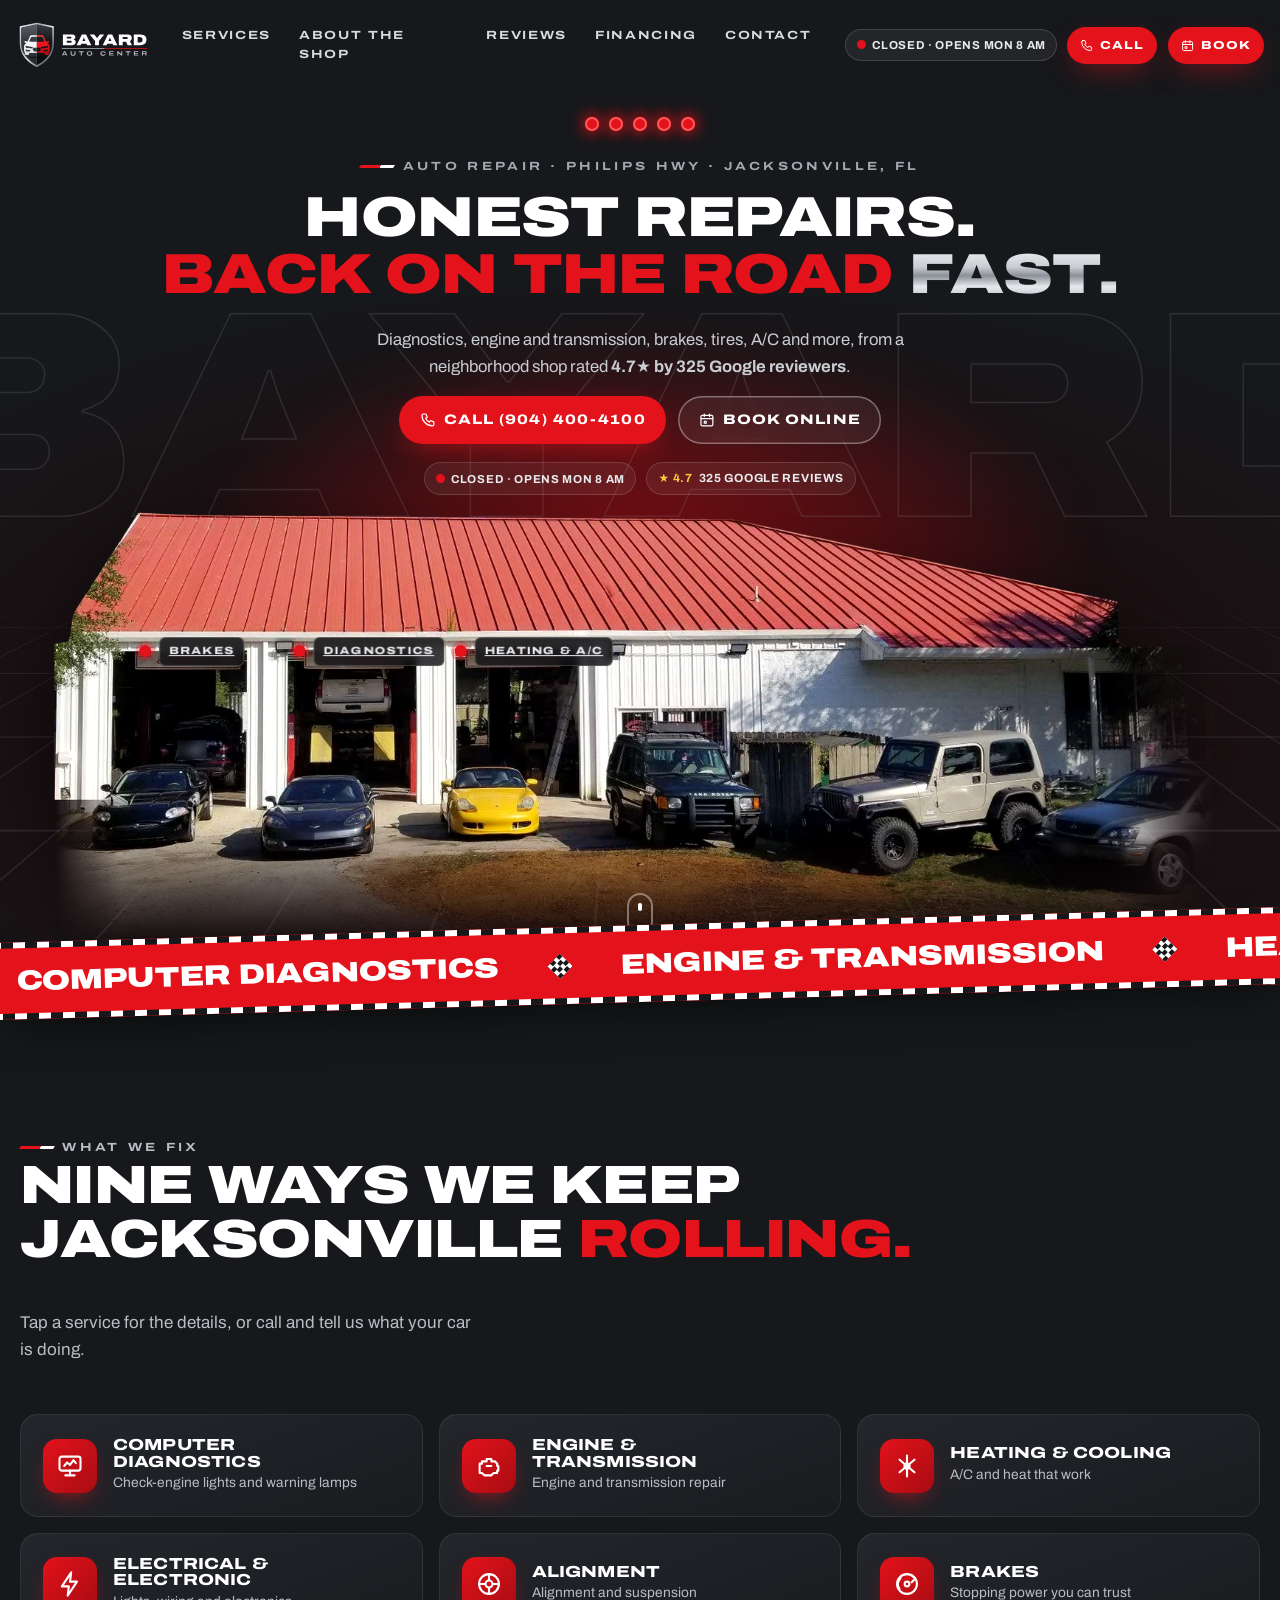
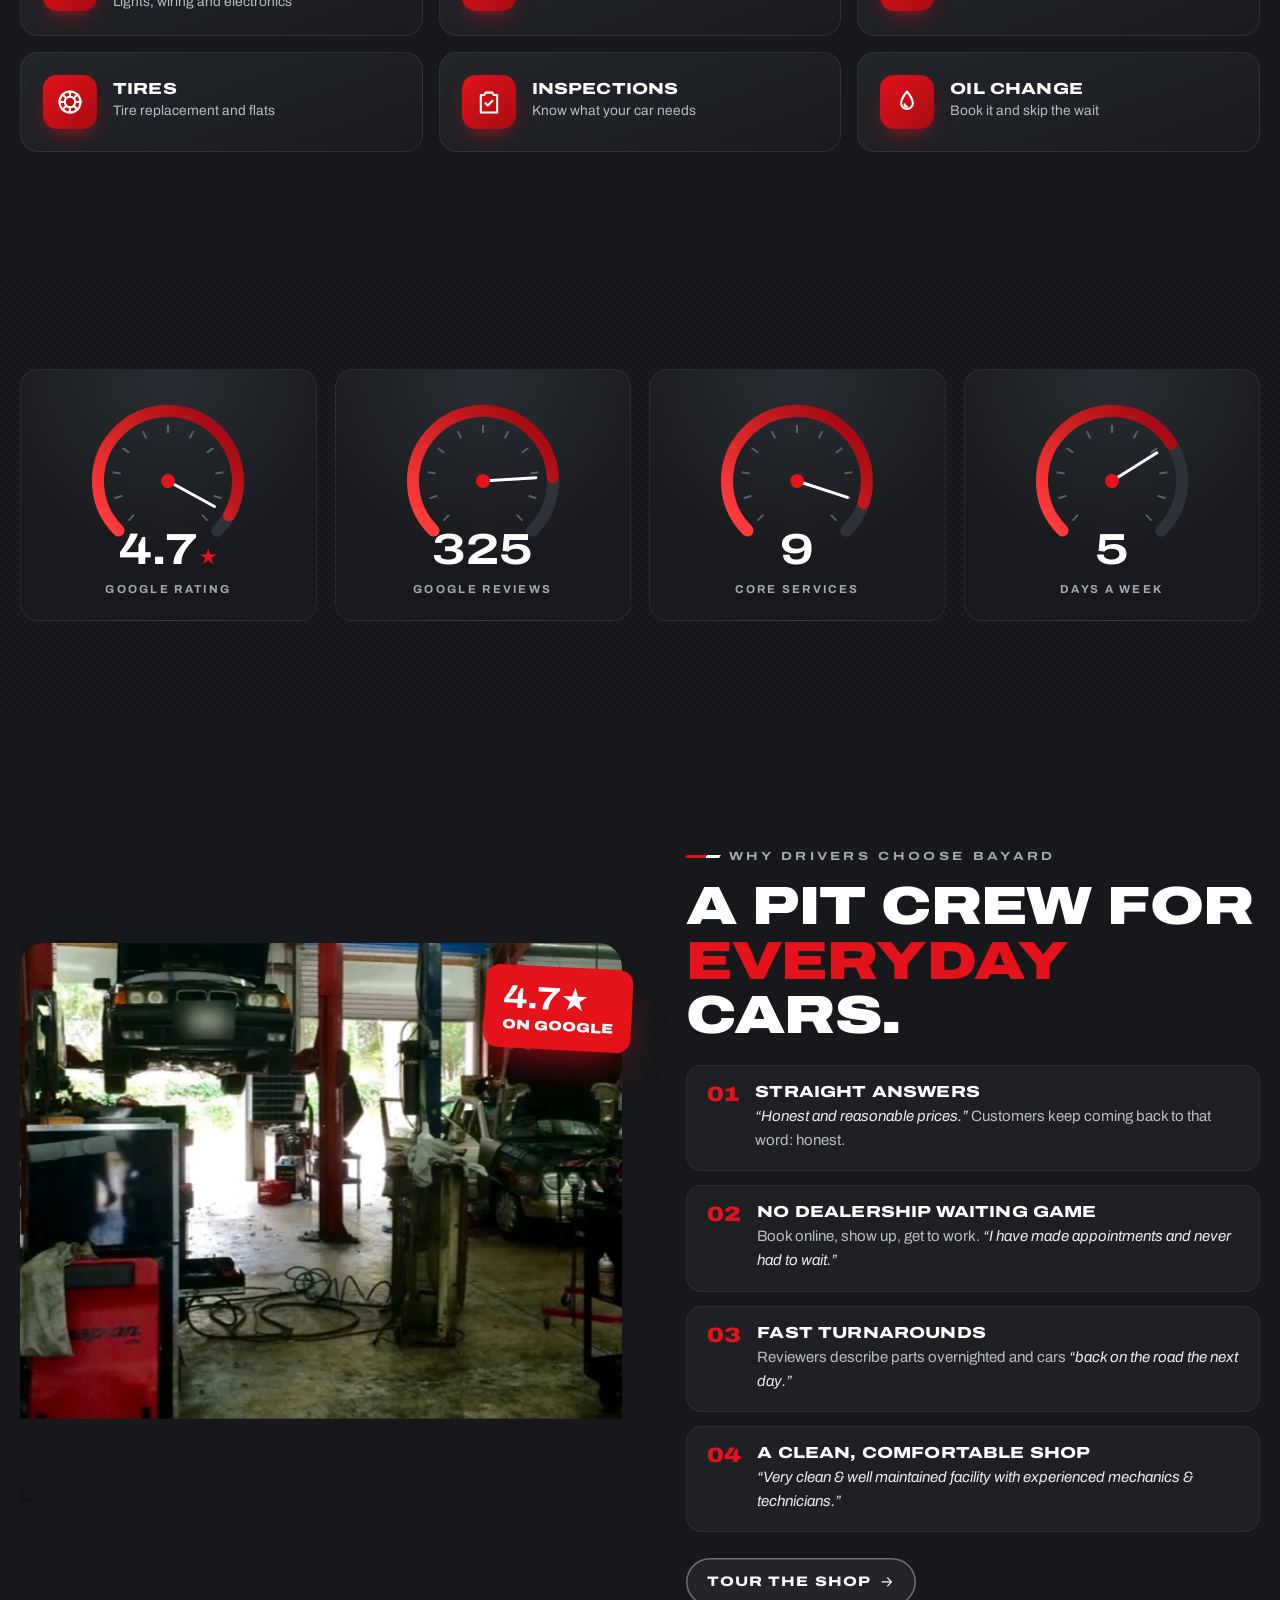
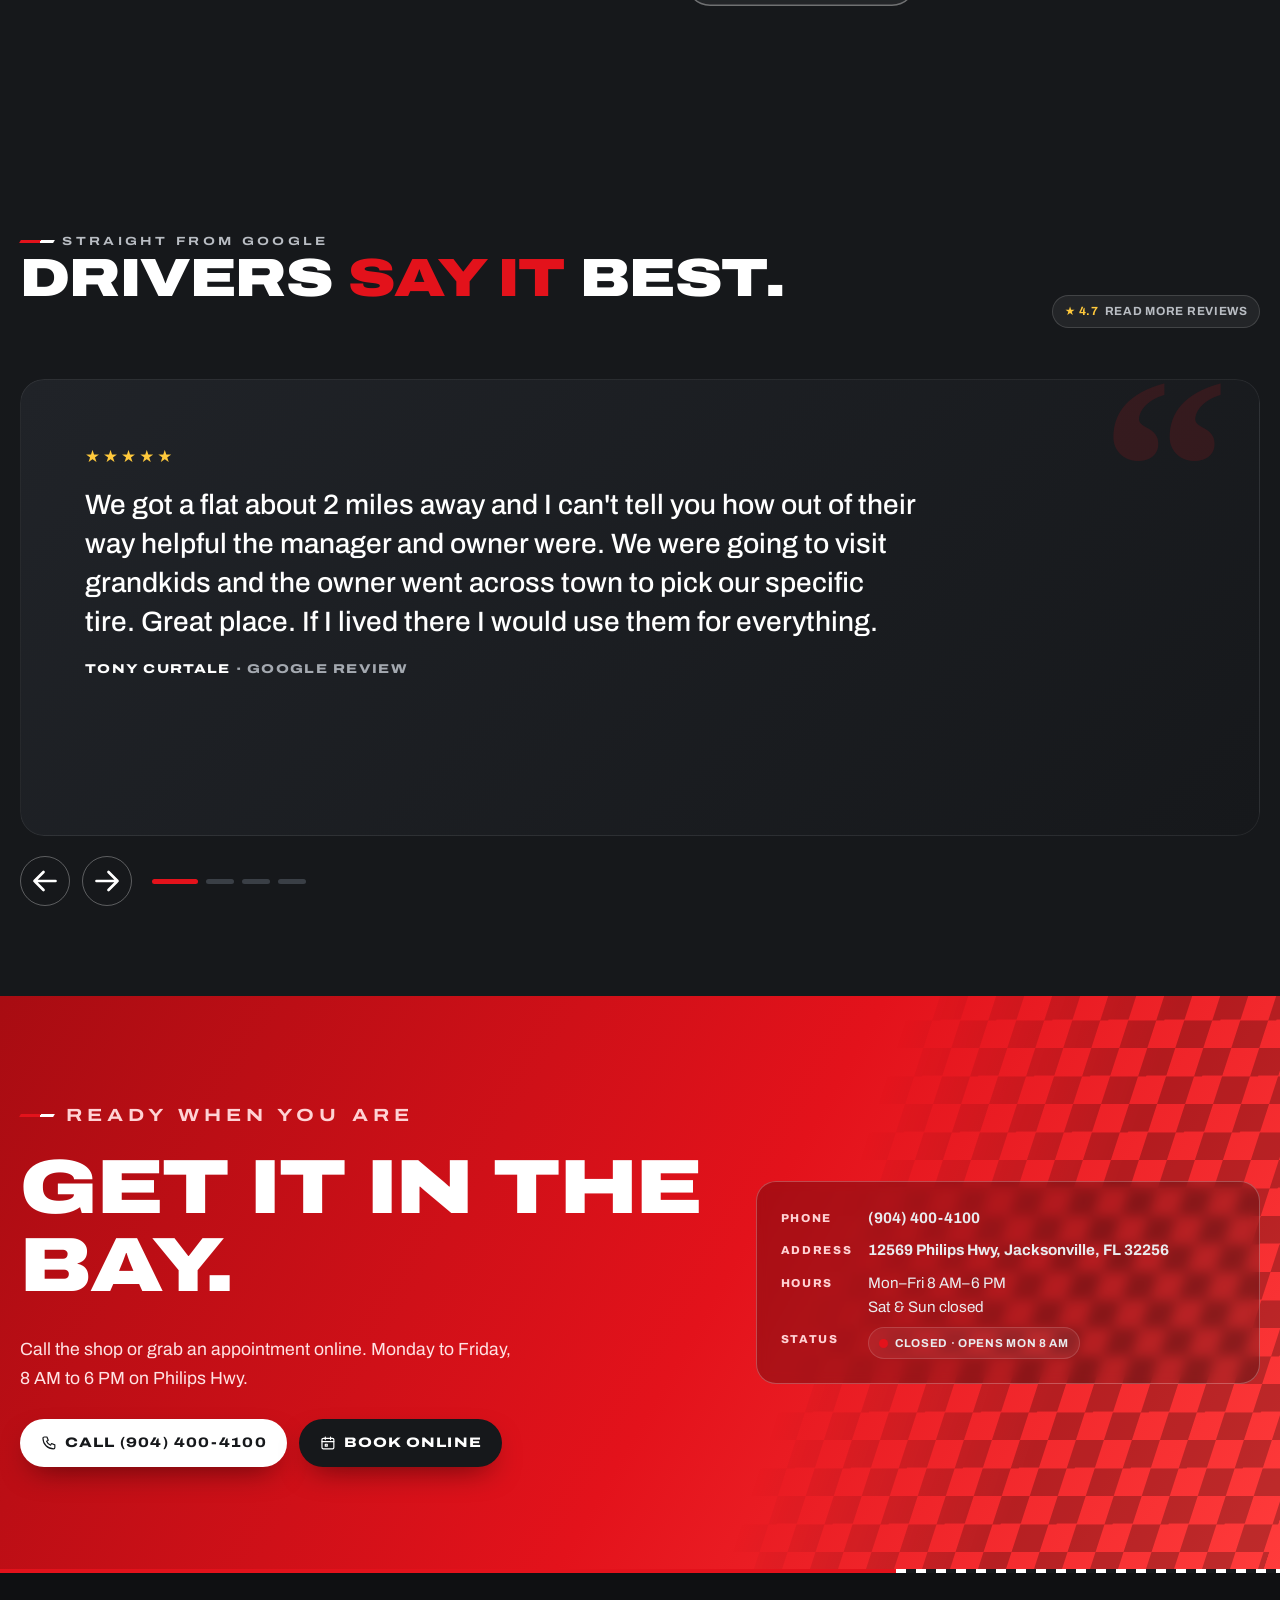
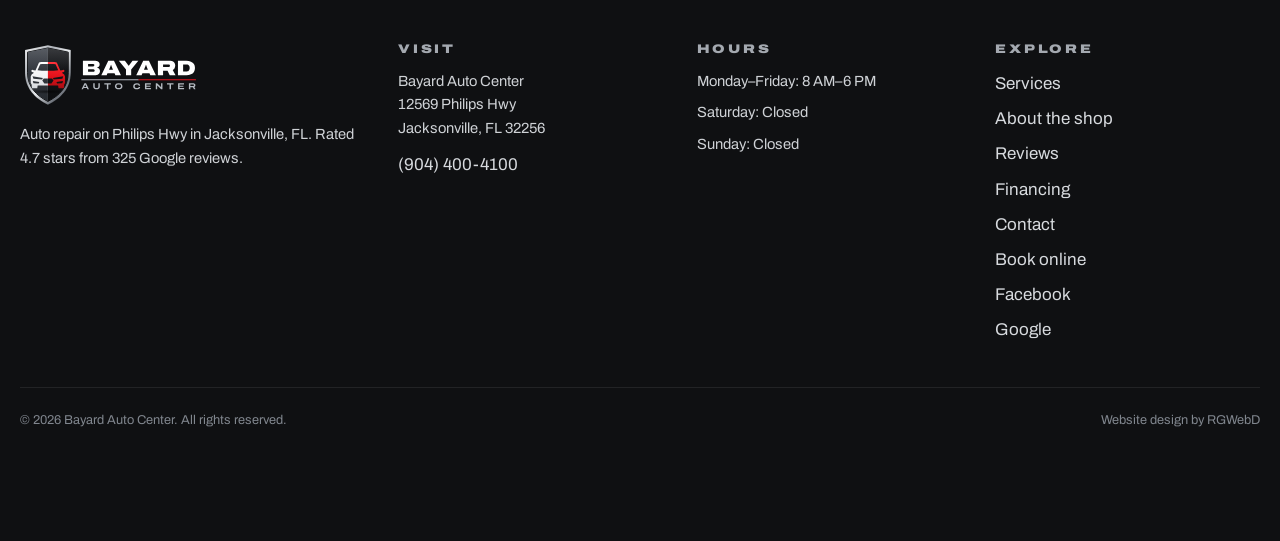
==== commit 1965092f: "Hero sizing, gauges with needles, plate blurs, layout fixes" ====
--- a/index.html
+++ b/index.html
@@ -25,18 +25,18 @@
 <a class="pin" href="services.html#diagnostics" style="left:27%;top:36%"><i></i><span>Diagnostics</span></a>
 <a class="pin" href="services.html#heating-cooling" style="left:41%;top:36%"><i></i><span>Heating &amp; A/C</span></a>
 </div></div><div class="scrollcue" aria-hidden="true"></div></section>
-<div class="marquee" aria-label="Services"><div class="mq-track"><ul><li>Computer Diagnostics</li><li>Engine & Transmission</li><li>Heating & Cooling</li><li>Electrical & Electronic</li><li>Alignment</li><li>Brakes</li><li>Tires</li><li>Inspections</li><li>Oil Change</li></ul><ul aria-hidden="true"><li>Computer Diagnostics</li><li>Engine & Transmission</li><li>Heating & Cooling</li><li>Electrical & Electronic</li><li>Alignment</li><li>Brakes</li><li>Tires</li><li>Inspections</li><li>Oil Change</li></ul></div></div>
+<div class="mq-wrap"><div class="marquee" aria-label="Services"><div class="mq-track"><ul><li>Computer Diagnostics</li><li>Engine & Transmission</li><li>Heating & Cooling</li><li>Electrical & Electronic</li><li>Alignment</li><li>Brakes</li><li>Tires</li><li>Inspections</li><li>Oil Change</li></ul><ul aria-hidden="true"><li>Computer Diagnostics</li><li>Engine & Transmission</li><li>Heating & Cooling</li><li>Electrical & Electronic</li><li>Alignment</li><li>Brakes</li><li>Tires</li><li>Inspections</li><li>Oil Change</li></ul></div></div></div>
 <section class="sec" aria-labelledby="svc-h"><div class="wrap"><div class="sec-head"><div><p class="kicker" data-r>What we fix</p><h2 id="svc-h" data-r>Nine ways we keep<br>Jacksonville <span class="red">rolling.</span></h2></div>
 <p data-r>Tap a service for the details, or call and tell us what your car is doing.</p></div><div class="qs stagger"><a class="tcard" href="services.html#diagnostics"><span class="ic"><svg viewBox="0 0 24 24" fill="none" stroke="currentColor" stroke-width="1.8" stroke-linecap="round" stroke-linejoin="round" aria-hidden="true"><rect x="3" y="4" width="18" height="12" rx="2"/><path d="M7 12l2.5-3 2.5 2 3-4 2 2.5"/><path d="M8 20h8M12 16v4"/></svg></span><span><h3>Computer Diagnostics</h3><p>Check-engine lights and warning lamps</p></span><span class="arrow"><svg viewBox="0 0 24 24" fill="none" stroke="currentColor" stroke-width="1.8" stroke-linecap="round" stroke-linejoin="round" aria-hidden="true"><path d="M5 12h14M13 6l6 6-6 6"/></svg></span></a><a class="tcard" href="services.html#engine-transmission"><span class="ic"><svg viewBox="0 0 24 24" fill="none" stroke="currentColor" stroke-width="1.8" stroke-linecap="round" stroke-linejoin="round" aria-hidden="true"><path d="M4 10h2V8h4V6h4v2h3l2 2v2h1v4h-1v2h-3l-2 2H8l-2-2H4z"/><path d="M10 12h4"/></svg></span><span><h3>Engine & Transmission</h3><p>Engine and transmission repair</p></span><span class="arrow"><svg viewBox="0 0 24 24" fill="none" stroke="currentColor" stroke-width="1.8" stroke-linecap="round" stroke-linejoin="round" aria-hidden="true"><path d="M5 12h14M13 6l6 6-6 6"/></svg></span></a><a class="tcard" href="services.html#heating-cooling"><span class="ic"><svg viewBox="0 0 24 24" fill="none" stroke="currentColor" stroke-width="1.8" stroke-linecap="round" stroke-linejoin="round" aria-hidden="true"><path d="M12 3v18M5.6 6.6l12.8 10.8M18.4 6.6L5.6 17.4"/><circle cx="12" cy="12" r="2.2"/></svg></span><span><h3>Heating & Cooling</h3><p>A/C and heat that work</p></span><span class="arrow"><svg viewBox="0 0 24 24" fill="none" stroke="currentColor" stroke-width="1.8" stroke-linecap="round" stroke-linejoin="round" aria-hidden="true"><path d="M5 12h14M13 6l6 6-6 6"/></svg></span></a><a class="tcard" href="services.html#electrical"><span class="ic"><svg viewBox="0 0 24 24" fill="none" stroke="currentColor" stroke-width="1.8" stroke-linecap="round" stroke-linejoin="round" aria-hidden="true"><path d="M13 2L5 14h6l-1 8 8-12h-6z"/></svg></span><span><h3>Electrical & Electronic</h3><p>Lights, wiring and electronics</p></span><span class="arrow"><svg viewBox="0 0 24 24" fill="none" stroke="currentColor" stroke-width="1.8" stroke-linecap="round" stroke-linejoin="round" aria-hidden="true"><path d="M5 12h14M13 6l6 6-6 6"/></svg></span></a><a class="tcard" href="services.html#alignment"><span class="ic"><svg viewBox="0 0 24 24" fill="none" stroke="currentColor" stroke-width="1.8" stroke-linecap="round" stroke-linejoin="round" aria-hidden="true"><circle cx="12" cy="12" r="8.5"/><circle cx="12" cy="12" r="3"/><path d="M12 3.5v5M12 15.5v5M3.5 12h5M15.5 12h5"/></svg></span><span><h3>Alignment</h3><p>Alignment and suspension</p></span><span class="arrow"><svg viewBox="0 0 24 24" fill="none" stroke="currentColor" stroke-width="1.8" stroke-linecap="round" stroke-linejoin="round" aria-hidden="true"><path d="M5 12h14M13 6l6 6-6 6"/></svg></span></a><a class="tcard" href="services.html#brakes"><span class="ic"><svg viewBox="0 0 24 24" fill="none" stroke="currentColor" stroke-width="1.8" stroke-linecap="round" stroke-linejoin="round" aria-hidden="true"><circle cx="12" cy="12" r="8.5"/><circle cx="12" cy="12" r="2"/><path d="M6.5 6.8a8 8 0 0 0-1 9.6"/><path d="M16.5 4.9l2.6 2.6-3.1 3.1"/></svg></span><span><h3>Brakes</h3><p>Stopping power you can trust</p></span><span class="arrow"><svg viewBox="0 0 24 24" fill="none" stroke="currentColor" stroke-width="1.8" stroke-linecap="round" stroke-linejoin="round" aria-hidden="true"><path d="M5 12h14M13 6l6 6-6 6"/></svg></span></a><a class="tcard" href="services.html#tires"><span class="ic"><svg viewBox="0 0 24 24" fill="none" stroke="currentColor" stroke-width="1.8" stroke-linecap="round" stroke-linejoin="round" aria-hidden="true"><circle cx="12" cy="12" r="9"/><circle cx="12" cy="12" r="4.5"/><path d="M12 3v4.5M12 16.5V21M3 12h4.5M16.5 12H21M5.6 5.6l3.2 3.2M15.2 15.2l3.2 3.2M18.4 5.6l-3.2 3.2M8.8 15.2l-3.2 3.2"/></svg></span><span><h3>Tires</h3><p>Tire replacement and flats</p></span><span class="arrow"><svg viewBox="0 0 24 24" fill="none" stroke="currentColor" stroke-width="1.8" stroke-linecap="round" stroke-linejoin="round" aria-hidden="true"><path d="M5 12h14M13 6l6 6-6 6"/></svg></span></a><a class="tcard" href="services.html#inspections"><span class="ic"><svg viewBox="0 0 24 24" fill="none" stroke="currentColor" stroke-width="1.8" stroke-linecap="round" stroke-linejoin="round" aria-hidden="true"><path d="M9 4h6l1 2h3v15H5V6h3z"/><path d="M9 13l2 2 4-4"/></svg></span><span><h3>Inspections</h3><p>Know what your car needs</p></span><span class="arrow"><svg viewBox="0 0 24 24" fill="none" stroke="currentColor" stroke-width="1.8" stroke-linecap="round" stroke-linejoin="round" aria-hidden="true"><path d="M5 12h14M13 6l6 6-6 6"/></svg></span></a><a class="tcard" href="services.html#oil-change"><span class="ic"><svg viewBox="0 0 24 24" fill="none" stroke="currentColor" stroke-width="1.8" stroke-linecap="round" stroke-linejoin="round" aria-hidden="true"><path d="M12 3s5 6 5 10a5 5 0 0 1-10 0c0-4 5-10 5-10z"/><path d="M10 14a2 2 0 0 0 2 2"/></svg></span><span><h3>Oil Change</h3><p>Book it and skip the wait</p></span><span class="arrow"><svg viewBox="0 0 24 24" fill="none" stroke="currentColor" stroke-width="1.8" stroke-linecap="round" stroke-linejoin="round" aria-hidden="true"><path d="M5 12h14M13 6l6 6-6 6"/></svg></span></a></div></div></section>
 <section class="sec tight carbon" aria-label="By the numbers"><svg width="0" height="0" style="position:absolute" aria-hidden="true"><defs><linearGradient id="gg" x1="0" y1="0" x2="1" y2="0"><stop offset="0" stop-color="#A80C12"/><stop offset="1" stop-color="#FF3B3B"/></linearGradient></defs></svg><div class="wrap"><div class="gauges stagger">
 <div class="gauge"><svg viewBox="0 0 170 170" aria-hidden="true"><circle class="trk" cx="85" cy="85" r="70" stroke-dasharray="329.87 1000" transform="rotate(135 85 85)"/>
-<circle class="val" cx="85" cy="85" r="70" stroke-dasharray="329.87 1000" style="stroke-dashoffset:329.87" data-len="329.87" data-frac="0.94" transform="rotate(135 85 85)"/></svg>
+<circle class="val" cx="85" cy="85" r="70" stroke-dasharray="329.87 1000" style="stroke-dashoffset:329.87" data-len="329.87" data-frac="0.94" transform="rotate(135 85 85)"/><g class="ticks"><line x1="45.4" y1="124.6" x2="51.1" y2="118.9"/><line x1="31.7" y1="102.3" x2="39.3" y2="99.8"/><line x1="29.7" y1="76.2" x2="37.6" y2="77.5"/><line x1="39.7" y1="52.1" x2="46.2" y2="56.8"/><line x1="59.6" y1="35.1" x2="63.2" y2="42.2"/><line x1="85.0" y1="29.0" x2="85.0" y2="37.0"/><line x1="110.4" y1="35.1" x2="106.8" y2="42.2"/><line x1="130.3" y1="52.1" x2="123.8" y2="56.8"/><line x1="140.3" y1="76.2" x2="132.4" y2="77.5"/><line x1="138.3" y1="102.3" x2="130.7" y2="99.8"/><line x1="124.6" y1="124.6" x2="118.9" y2="118.9"/></g><g class="ndl" data-deg="118.8"><line x1="85" y1="85" x2="85" y2="32"/><circle cx="85" cy="85" r="7"/></g></svg>
 <div class="num" data-count="4.7" data-dec="1"><b>4.7</b><small>★</small></div><div class="lab">Google rating</div></div><div class="gauge"><svg viewBox="0 0 170 170" aria-hidden="true"><circle class="trk" cx="85" cy="85" r="70" stroke-dasharray="329.87 1000" transform="rotate(135 85 85)"/>
-<circle class="val" cx="85" cy="85" r="70" stroke-dasharray="329.87 1000" style="stroke-dashoffset:329.87" data-len="329.87" data-frac="0.82" transform="rotate(135 85 85)"/></svg>
+<circle class="val" cx="85" cy="85" r="70" stroke-dasharray="329.87 1000" style="stroke-dashoffset:329.87" data-len="329.87" data-frac="0.82" transform="rotate(135 85 85)"/><g class="ticks"><line x1="45.4" y1="124.6" x2="51.1" y2="118.9"/><line x1="31.7" y1="102.3" x2="39.3" y2="99.8"/><line x1="29.7" y1="76.2" x2="37.6" y2="77.5"/><line x1="39.7" y1="52.1" x2="46.2" y2="56.8"/><line x1="59.6" y1="35.1" x2="63.2" y2="42.2"/><line x1="85.0" y1="29.0" x2="85.0" y2="37.0"/><line x1="110.4" y1="35.1" x2="106.8" y2="42.2"/><line x1="130.3" y1="52.1" x2="123.8" y2="56.8"/><line x1="140.3" y1="76.2" x2="132.4" y2="77.5"/><line x1="138.3" y1="102.3" x2="130.7" y2="99.8"/><line x1="124.6" y1="124.6" x2="118.9" y2="118.9"/></g><g class="ndl" data-deg="86.4"><line x1="85" y1="85" x2="85" y2="32"/><circle cx="85" cy="85" r="7"/></g></svg>
 <div class="num" data-count="325" data-dec="0"><b>325</b></div><div class="lab">Google reviews</div></div><div class="gauge"><svg viewBox="0 0 170 170" aria-hidden="true"><circle class="trk" cx="85" cy="85" r="70" stroke-dasharray="329.87 1000" transform="rotate(135 85 85)"/>
-<circle class="val" cx="85" cy="85" r="70" stroke-dasharray="329.87 1000" style="stroke-dashoffset:329.87" data-len="329.87" data-frac="0.9" transform="rotate(135 85 85)"/></svg>
+<circle class="val" cx="85" cy="85" r="70" stroke-dasharray="329.87 1000" style="stroke-dashoffset:329.87" data-len="329.87" data-frac="0.9" transform="rotate(135 85 85)"/><g class="ticks"><line x1="45.4" y1="124.6" x2="51.1" y2="118.9"/><line x1="31.7" y1="102.3" x2="39.3" y2="99.8"/><line x1="29.7" y1="76.2" x2="37.6" y2="77.5"/><line x1="39.7" y1="52.1" x2="46.2" y2="56.8"/><line x1="59.6" y1="35.1" x2="63.2" y2="42.2"/><line x1="85.0" y1="29.0" x2="85.0" y2="37.0"/><line x1="110.4" y1="35.1" x2="106.8" y2="42.2"/><line x1="130.3" y1="52.1" x2="123.8" y2="56.8"/><line x1="140.3" y1="76.2" x2="132.4" y2="77.5"/><line x1="138.3" y1="102.3" x2="130.7" y2="99.8"/><line x1="124.6" y1="124.6" x2="118.9" y2="118.9"/></g><g class="ndl" data-deg="108.0"><line x1="85" y1="85" x2="85" y2="32"/><circle cx="85" cy="85" r="7"/></g></svg>
 <div class="num" data-count="9" data-dec="0"><b>9</b></div><div class="lab">Core services</div></div><div class="gauge"><svg viewBox="0 0 170 170" aria-hidden="true"><circle class="trk" cx="85" cy="85" r="70" stroke-dasharray="329.87 1000" transform="rotate(135 85 85)"/>
-<circle class="val" cx="85" cy="85" r="70" stroke-dasharray="329.87 1000" style="stroke-dashoffset:329.87" data-len="329.87" data-frac="0.714" transform="rotate(135 85 85)"/></svg>
+<circle class="val" cx="85" cy="85" r="70" stroke-dasharray="329.87 1000" style="stroke-dashoffset:329.87" data-len="329.87" data-frac="0.714" transform="rotate(135 85 85)"/><g class="ticks"><line x1="45.4" y1="124.6" x2="51.1" y2="118.9"/><line x1="31.7" y1="102.3" x2="39.3" y2="99.8"/><line x1="29.7" y1="76.2" x2="37.6" y2="77.5"/><line x1="39.7" y1="52.1" x2="46.2" y2="56.8"/><line x1="59.6" y1="35.1" x2="63.2" y2="42.2"/><line x1="85.0" y1="29.0" x2="85.0" y2="37.0"/><line x1="110.4" y1="35.1" x2="106.8" y2="42.2"/><line x1="130.3" y1="52.1" x2="123.8" y2="56.8"/><line x1="140.3" y1="76.2" x2="132.4" y2="77.5"/><line x1="138.3" y1="102.3" x2="130.7" y2="99.8"/><line x1="124.6" y1="124.6" x2="118.9" y2="118.9"/></g><g class="ndl" data-deg="57.8"><line x1="85" y1="85" x2="85" y2="32"/><circle cx="85" cy="85" r="7"/></g></svg>
 <div class="num" data-count="5" data-dec="0"><b>5</b></div><div class="lab">Days a week</div></div></div></div></section>
 <section class="sec" aria-labelledby="why-h"><div class="wrap why"><div class="why-img" data-r="left"><div class="frame"><img src="assets/img/g22-1600.webp" srcset="assets/img/g22-800.webp 800w, assets/img/g22-1600.webp 1396w" sizes="(max-width:980px) 100vw, 50vw" width="1396" height="961" alt="Wide shop interior with several lifts and tire equipment" loading="lazy" decoding="async" ></div><div class="tag"><b>4.7★</b>on Google</div></div>
 <div><p class="kicker" data-r>Why drivers choose Bayard</p><h2 id="why-h" data-r>A pit crew for<br><span class="red">everyday</span> cars.</h2>
--- a/assets/styles.css
+++ b/assets/styles.css
@@ -78,18 +78,18 @@
 .streaks span:nth-child(4){top:58%;animation-delay:4.6s;width:18vw;background:linear-gradient(90deg,transparent,rgba(255,255,255,.8))}
 .streaks span:nth-child(5){top:90%;animation-delay:1.2s;width:30vw}
 @keyframes streak{0%{transform:translateX(-50vw);opacity:0}10%{opacity:1}60%{opacity:1}100%{transform:translateX(150vw);opacity:0}}
-.hero-copy{position:relative;z-index:3;padding-top:clamp(112px,15vh,150px);text-align:center}
+.hero-copy{position:relative;z-index:3;padding-top:clamp(100px,13vh,130px);text-align:center}
 .hero-copy .lead{margin-inline:auto}
 .hero-copy .ctas{justify-content:center}
 .lights{display:flex;gap:10px;justify-content:center;margin-bottom:18px}
 .lights i{width:14px;height:14px;border-radius:50%;background:#2b1214;box-shadow:inset 0 0 0 2px #3a1d20;transition:background .15s,box-shadow .15s}
 .lights i.on{background:var(--red);box-shadow:0 0 14px 3px rgba(227,18,27,.75),inset 0 0 0 2px #ff5a5a}
-.hero h1{max-width:16ch;margin-inline:auto}
+.hero h1{margin-inline:auto;font-size:clamp(2.2rem,4.4vw,4.6rem)}
 .hero h1 .line{display:block}
 .hero-meta{display:flex;flex-wrap:wrap;gap:10px;justify-content:center;margin-top:18px}
 .chip{display:inline-flex;align-items:center;gap:.5em;padding:.5em .95em;border-radius:999px;background:rgba(255,255,255,.06);border:1px solid rgba(255,255,255,.14);font-size:.74rem;font-weight:700;letter-spacing:.06em;text-transform:uppercase;text-decoration:none}
 .chip b{color:#FFC93C}
-.stage{position:relative;z-index:1;margin-top:auto;width:min(1180px,96vw);margin-inline:auto;padding-top:22px}
+.stage{position:relative;z-index:1;margin-top:auto;width:min(1180px,96vw,(100svh - 330px)*2.64);margin-inline:auto;padding-top:10px}
 .stage .shop{position:relative;animation:zoom 26s ease-in-out infinite alternate;transform-origin:50% 90%}
 @keyframes zoom{from{transform:scale(1)}to{transform:scale(1.07)}}
 .stage img{width:100%;height:auto;filter:drop-shadow(0 30px 40px rgba(0,0,0,.6)) saturate(1.08) contrast(1.04)}
@@ -101,6 +101,7 @@
 .scrollcue::after{content:"";position:absolute;left:50%;top:8px;width:4px;height:8px;margin-left:-2px;border-radius:2px;background:#fff;animation:cue 1.8s infinite}
 @keyframes cue{to{transform:translateY(14px);opacity:0}}
 /* marquee */
+.mq-wrap{position:relative;z-index:5;overflow-x:clip}
 .marquee{position:relative;z-index:5;background:var(--red);transform:rotate(-1.6deg);margin:-26px -10px 0;padding:16px 0;overflow:hidden;box-shadow:0 20px 50px -20px rgba(0,0,0,.8)}
 .marquee::before,.marquee::after{content:"";position:absolute;left:0;right:0;height:6px;background:repeating-linear-gradient(90deg,#fff 0 12px,var(--ink) 12px 24px)}
 .marquee::before{top:0}.marquee::after{bottom:0}
@@ -139,6 +140,9 @@
 .gauge svg{width:min(170px,100%);height:auto;display:block;margin:0 auto -38px;overflow:visible}
 .gauge .trk{fill:none;stroke:#2f3339;stroke-width:12;stroke-linecap:round}
 .gauge .val{fill:none;stroke:url(#gg);stroke-width:12;stroke-linecap:round;transition:stroke-dashoffset 2s var(--ease)}
+.gauge .ndl{transform-origin:85px 85px;transform:rotate(-135deg);transition:transform 2s var(--ease)}
+.gauge .ndl line{stroke:#fff;stroke-width:3;stroke-linecap:round}
+.gauge .ndl circle{fill:var(--red)}
 .gauge .ticks line{stroke:#59606a;stroke-width:2}
 .gauge .num{font-stretch:125%;font-weight:900;font-size:clamp(2rem,3.4vw,2.9rem);color:#fff;line-height:1;position:relative}
 .gauge .num small{font-size:.5em;color:var(--red);margin-left:2px}
@@ -147,7 +151,7 @@
 .why{display:grid;grid-template-columns:1.05fr 1fr;gap:clamp(30px,5vw,70px);align-items:center}
 .why-img{position:relative}
 .why-img .frame{border-radius:24px;overflow:hidden;clip-path:polygon(0 0,100% 0,100% 88%,88% 100%,0 100%);box-shadow:0 40px 80px -30px rgba(0,0,0,.8)}
-.why-img img{width:100%;aspect-ratio:4/3.3;object-fit:cover;transform:scale(1.12);will-change:transform}
+.why-img img{width:100%;height:clamp(300px,44vw,560px);object-fit:cover;transform:scale(1.12);will-change:transform}
 .why-img .tag{position:absolute;right:-10px;top:24px;background:var(--red);color:#fff;font-stretch:125%;font-weight:900;padding:14px 18px;border-radius:14px;box-shadow:0 20px 40px -14px rgba(227,18,27,.7);transform:rotate(3deg);font-size:.85rem;line-height:1.2;text-transform:uppercase}
 .why-img .tag b{display:block;font-size:2rem}
 .points{display:grid;gap:14px;margin-top:10px}
@@ -209,8 +213,9 @@
 .svc{display:grid;grid-template-columns:1fr 1fr;gap:clamp(28px,5vw,72px);align-items:center;padding:clamp(50px,7vw,90px) 0;border-top:1px solid rgba(255,255,255,.07)}
 .svc:nth-child(even) .svc-media{order:2}
 .svc-media{position:relative;border-radius:22px;overflow:hidden;box-shadow:0 40px 70px -30px rgba(0,0,0,.85)}
-.svc-media img{width:100%;aspect-ratio:4/3;object-fit:cover}
-.svc-media .big{position:absolute;left:18px;top:6px;font-stretch:125%;font-weight:900;font-size:5rem;color:transparent;-webkit-text-stroke:2px rgba(255,255,255,.75);line-height:1}
+.svc-media img{width:100%;height:auto;aspect-ratio:4/3;object-fit:cover}
+.svc-media::after{content:"";position:absolute;inset:0;background:linear-gradient(150deg,rgba(10,11,13,.75),transparent 40%);pointer-events:none}
+.svc-media .big{position:absolute;z-index:1;left:18px;top:6px;font-stretch:125%;font-weight:900;font-size:5rem;color:transparent;-webkit-text-stroke:2px rgba(255,255,255,.75);line-height:1}
 .svc ul{list-style:none;margin:16px 0 22px;padding:0;display:grid;gap:8px}
 .svc li{display:flex;gap:10px;align-items:flex-start;color:#D4D7DB}
 .svc li::before{content:"";flex:none;margin-top:.55em;width:10px;height:10px;background:var(--red);clip-path:polygon(0 0,100% 50%,0 100%)}
@@ -228,7 +233,7 @@
 .step p{color:var(--muted);margin:0;max-width:58ch}
 /* gallery */
 .gal{position:relative}
-.gal-track{display:flex;gap:16px;overflow-x:auto;scroll-behavior:auto;padding:6px 20px 26px;cursor:grab;scrollbar-width:thin;scrollbar-color:var(--red) #24272c;-webkit-overflow-scrolling:touch;scroll-snap-type:x proximity}
+.gal-track{display:flex;gap:16px;overflow-x:auto;scroll-behavior:auto;padding:6px max(20px,(100vw - 1240px)/2) 26px;scroll-padding-inline:max(20px,(100vw - 1240px)/2);cursor:grab;scrollbar-width:thin;scrollbar-color:var(--red) #24272c;-webkit-overflow-scrolling:touch;scroll-snap-type:x proximity}
 .gal-track.drag{cursor:grabbing;scroll-snap-type:none}
 .gal-track::-webkit-scrollbar{height:6px}.gal-track::-webkit-scrollbar-thumb{background:var(--red);border-radius:3px}.gal-track::-webkit-scrollbar-track{background:#24272c}
 .gal-item{flex:0 0 auto;width:clamp(260px,34vw,480px);border:0;padding:0;background:#111;border-radius:18px;overflow:hidden;cursor:inherit;position:relative;scroll-snap-align:start;user-select:none}
@@ -252,7 +257,7 @@
 .am p{margin:0;font-size:.9rem;color:#555b63}
 .split{display:grid;grid-template-columns:1fr 1fr;gap:clamp(28px,5vw,70px);align-items:center}
 .duo{display:grid;grid-template-columns:1.4fr 1fr;gap:14px}
-.duo img{width:100%;height:100%;object-fit:cover;border-radius:18px;aspect-ratio:3/3.6}
+.duo img{width:100%;height:clamp(260px,34vw,460px);object-fit:cover;border-radius:18px}
 /* reviews page */
 .rgrid{columns:3 300px;column-gap:18px}
 .rcard{break-inside:avoid;margin:0 0 18px;padding:26px;border-radius:20px;background:linear-gradient(160deg,#22252A,#181A1E);border:1px solid rgba(255,255,255,.07);position:relative}
@@ -325,6 +330,7 @@
 .js .stage{opacity:0;transform:translateY(60px) scale(.96);transition:opacity 1.4s var(--ease) .2s,transform 1.4s var(--ease) .2s}
 .js .hero.go .stage{opacity:1;transform:none}
 /* responsive */
+@media (max-width:980px){.js [data-r=left],.js [data-r=right]{transform:translateY(34px)}}
 @media (max-width:1180px){.nav a{padding:10px 8px;font-size:.68rem}.hdr .status{display:none}}
 @media (max-width:980px){
  .nav,.hdr-cta{display:none}.burger{display:block}
@@ -345,7 +351,10 @@
  .gauges{gap:12px}.gauge{padding:18px 8px}
  .fgrid{grid-template-columns:1fr}
  .pin span{display:none}
- .hero-copy{padding-top:104px}
+ .hero-copy{padding-top:100px}
+ .hero-copy .kicker{font-size:.62rem;letter-spacing:.2em}
+ .hero-meta .chip{display:none}
+ .lights{margin-bottom:12px}
  .hero h1{font-size:clamp(2rem,9.4vw,2.6rem)}
  .stage{width:118vw;margin-left:-9vw;padding-top:10px}
  .marquee{margin-top:-14px}
@@ -357,6 +366,8 @@
  .cta-band h2{font-size:clamp(2rem,9vw,2.6rem)}
  .btn{padding:.9em 1.2em}
  .map{min-height:340px}
+ .btn{white-space:normal;text-align:left}
+ .score>div{min-width:0}
 }
 @media (prefers-reduced-motion:reduce){
  *,*::before,*::after{animation:none!important;transition:none!important;scroll-behavior:auto!important}
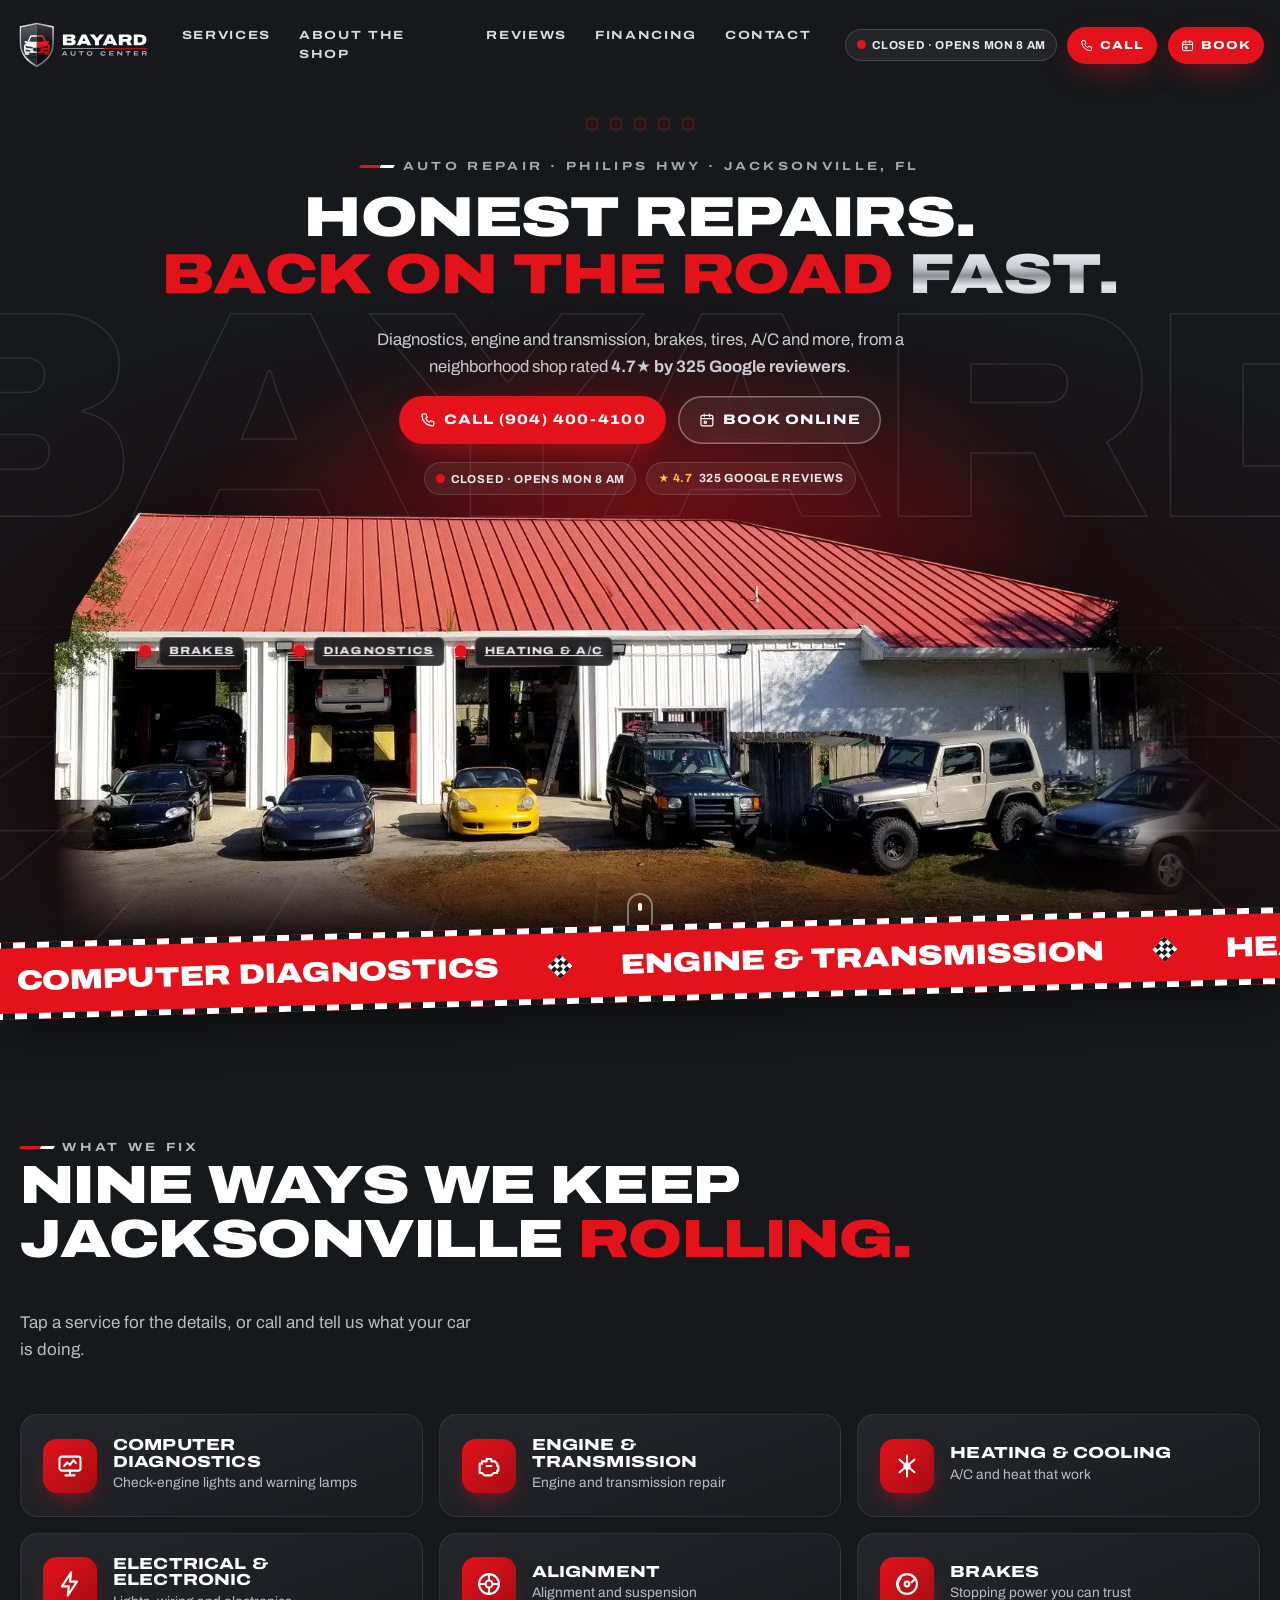
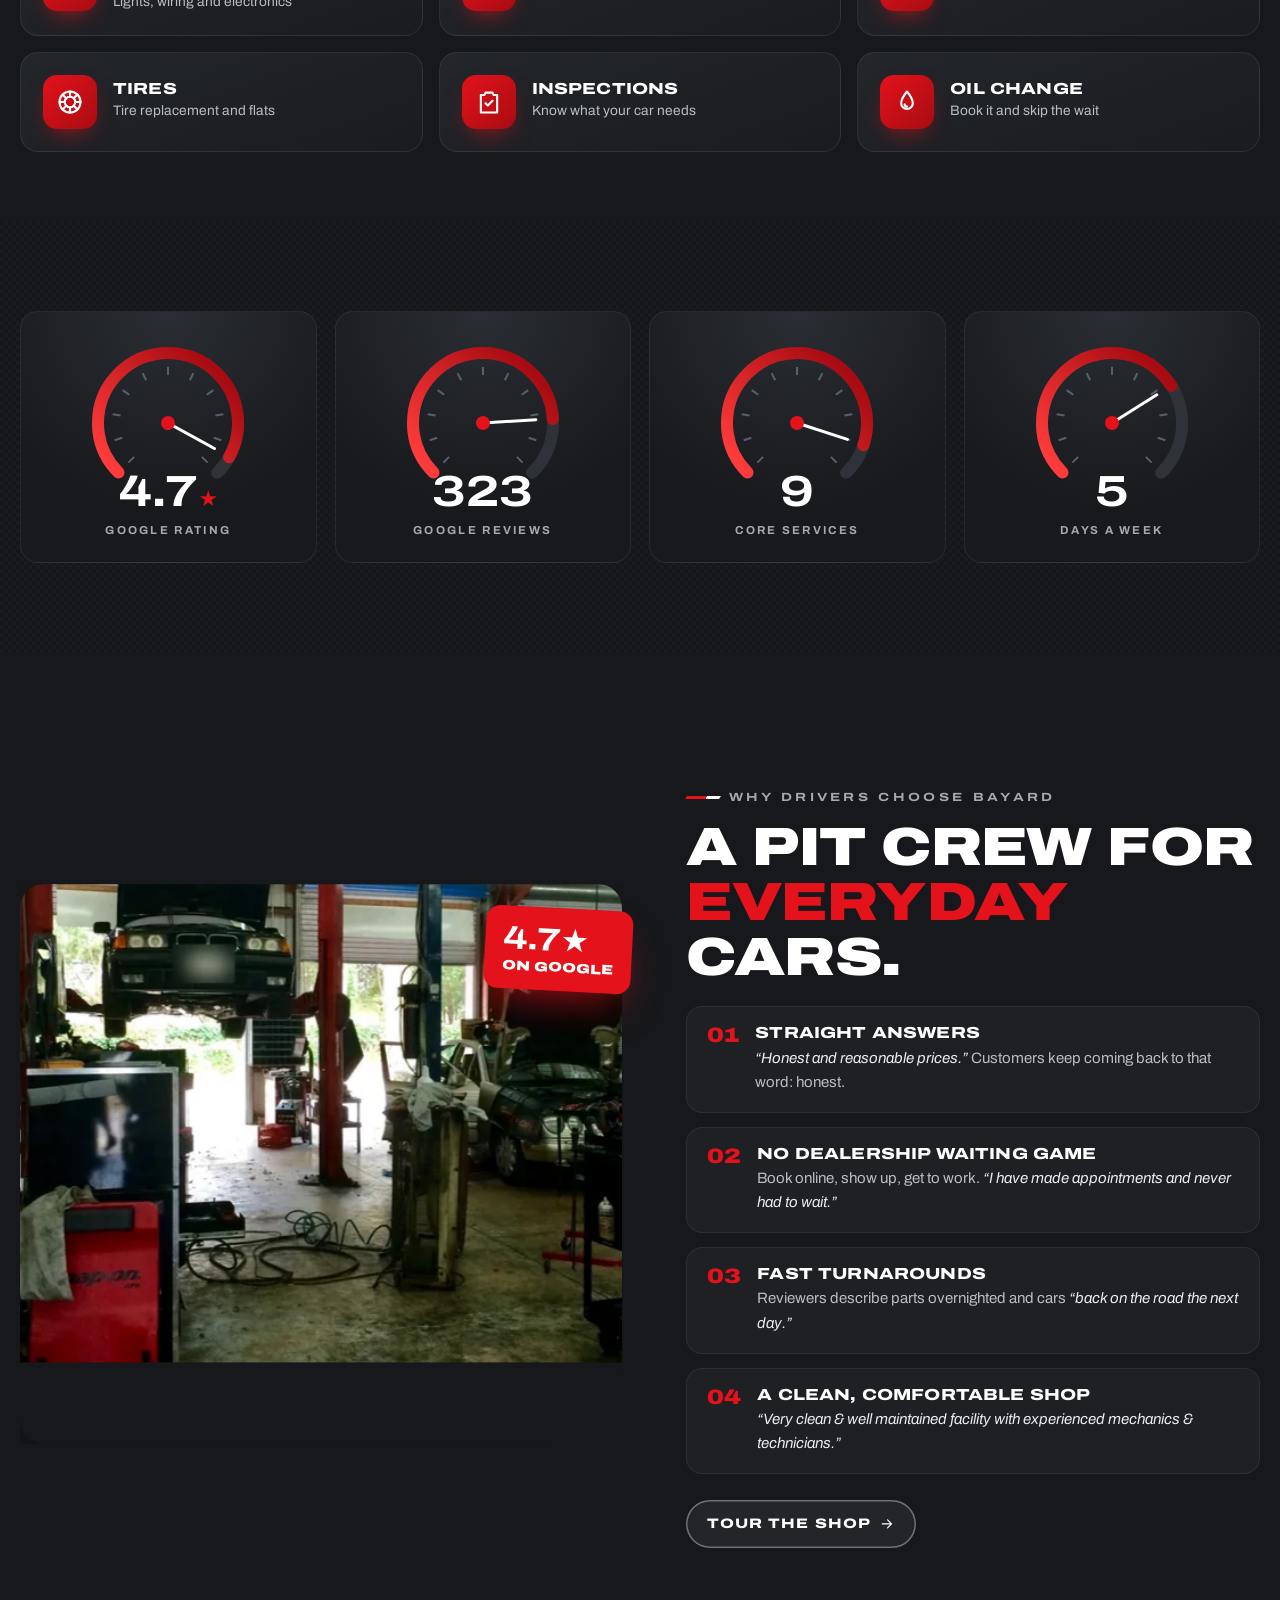
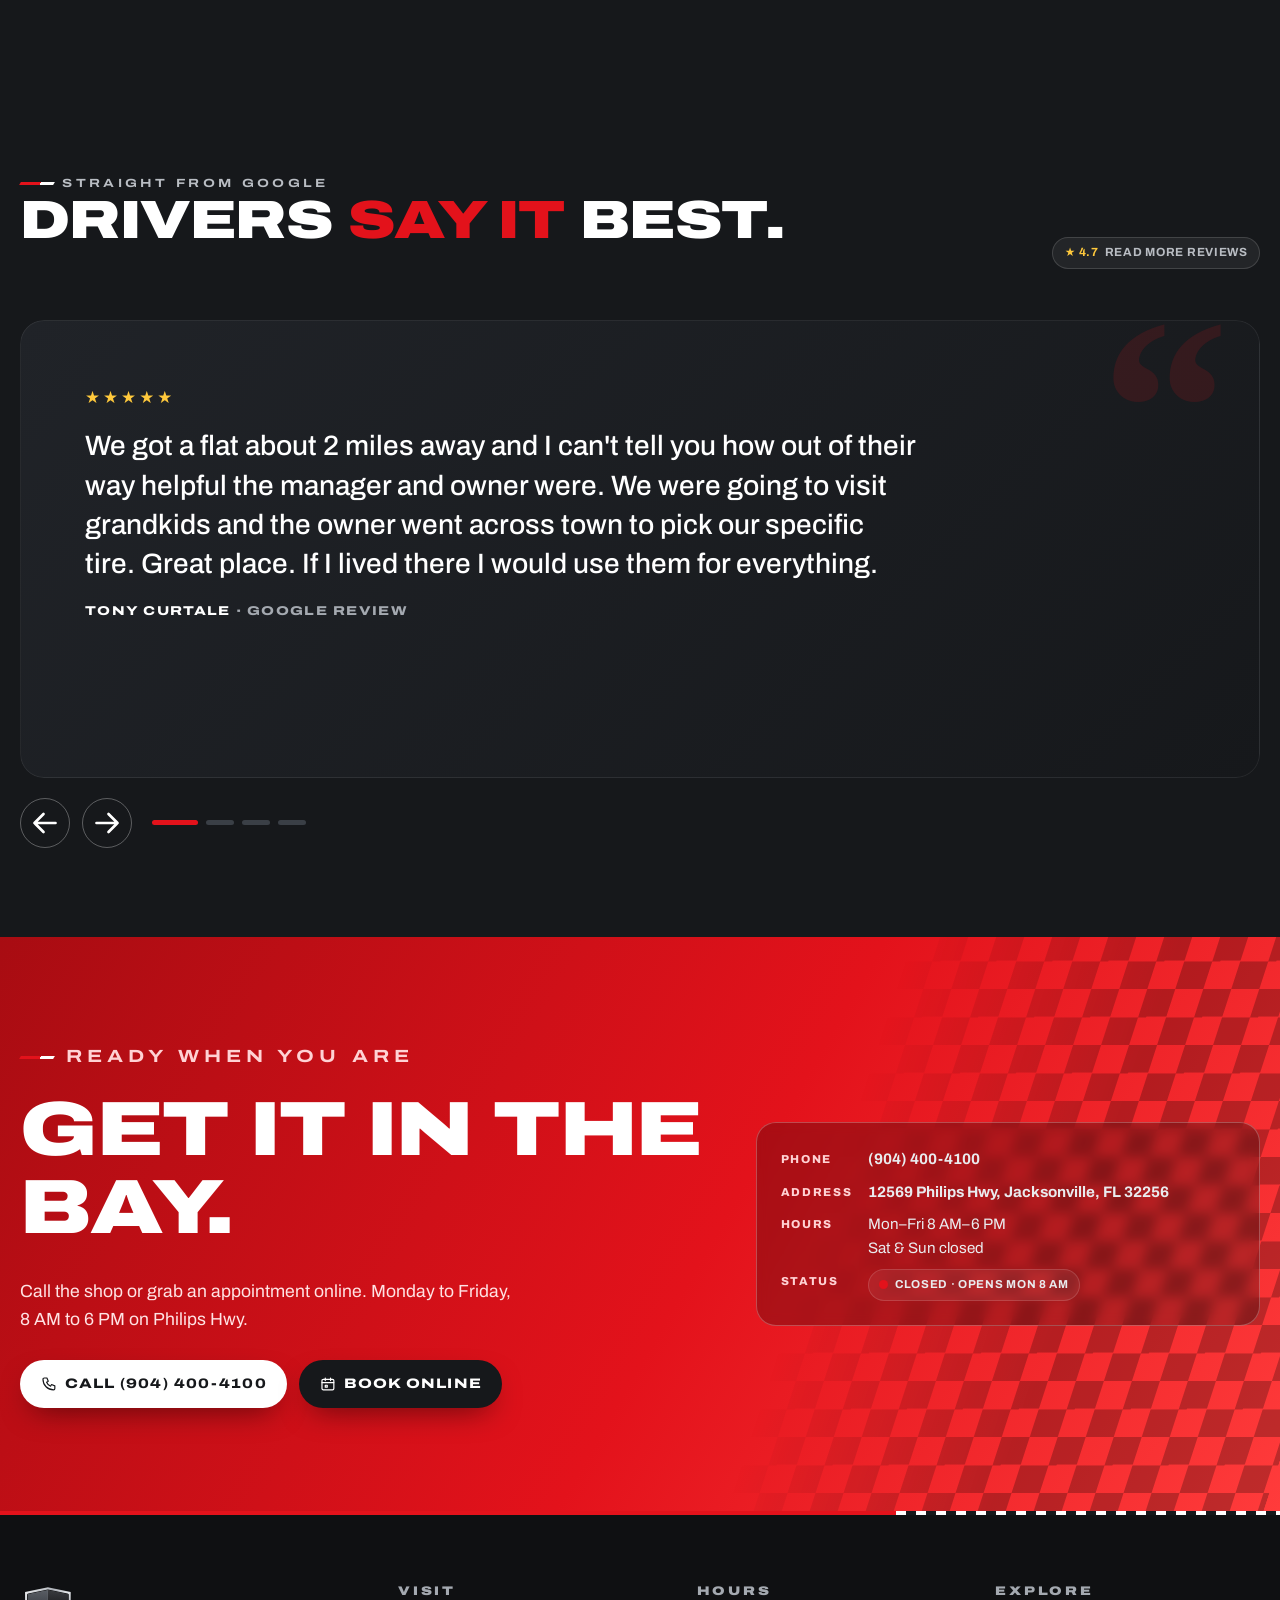
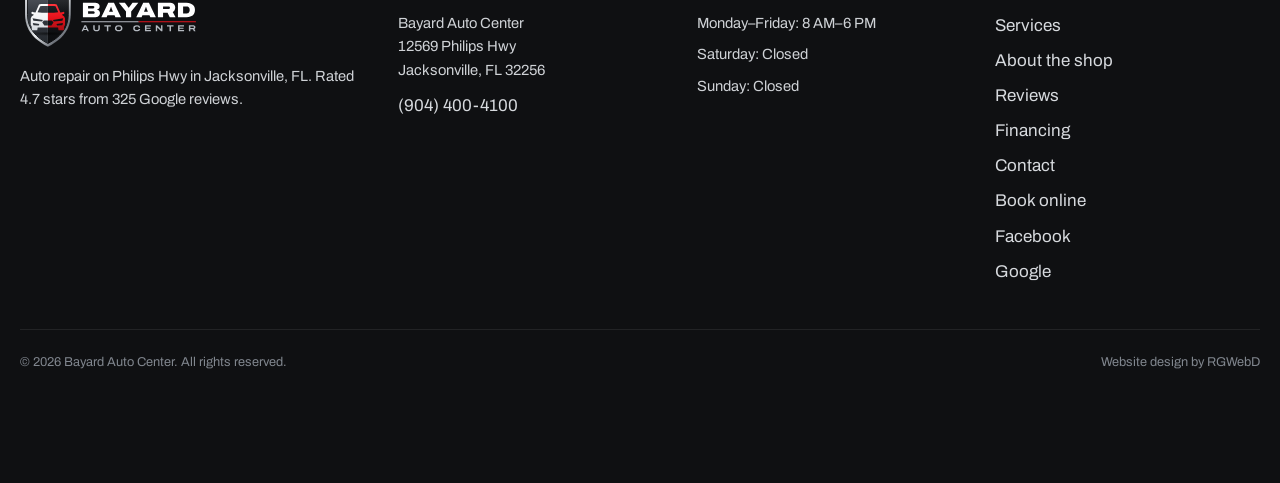
==== commit 08d09273: "Tighten section spacing and gallery gaps" ====
--- a/index.html
+++ b/index.html
@@ -26,7 +26,7 @@
 <a class="pin" href="services.html#heating-cooling" style="left:41%;top:36%"><i></i><span>Heating &amp; A/C</span></a>
 </div></div><div class="scrollcue" aria-hidden="true"></div></section>
 <div class="mq-wrap"><div class="marquee" aria-label="Services"><div class="mq-track"><ul><li>Computer Diagnostics</li><li>Engine & Transmission</li><li>Heating & Cooling</li><li>Electrical & Electronic</li><li>Alignment</li><li>Brakes</li><li>Tires</li><li>Inspections</li><li>Oil Change</li></ul><ul aria-hidden="true"><li>Computer Diagnostics</li><li>Engine & Transmission</li><li>Heating & Cooling</li><li>Electrical & Electronic</li><li>Alignment</li><li>Brakes</li><li>Tires</li><li>Inspections</li><li>Oil Change</li></ul></div></div></div>
-<section class="sec" aria-labelledby="svc-h"><div class="wrap"><div class="sec-head"><div><p class="kicker" data-r>What we fix</p><h2 id="svc-h" data-r>Nine ways we keep<br>Jacksonville <span class="red">rolling.</span></h2></div>
+<section class="sec" aria-labelledby="svc-h" style="padding-bottom:clamp(50px,7vw,90px)"><div class="wrap"><div class="sec-head"><div><p class="kicker" data-r>What we fix</p><h2 id="svc-h" data-r>Nine ways we keep<br>Jacksonville <span class="red">rolling.</span></h2></div>
 <p data-r>Tap a service for the details, or call and tell us what your car is doing.</p></div><div class="qs stagger"><a class="tcard" href="services.html#diagnostics"><span class="ic"><svg viewBox="0 0 24 24" fill="none" stroke="currentColor" stroke-width="1.8" stroke-linecap="round" stroke-linejoin="round" aria-hidden="true"><rect x="3" y="4" width="18" height="12" rx="2"/><path d="M7 12l2.5-3 2.5 2 3-4 2 2.5"/><path d="M8 20h8M12 16v4"/></svg></span><span><h3>Computer Diagnostics</h3><p>Check-engine lights and warning lamps</p></span><span class="arrow"><svg viewBox="0 0 24 24" fill="none" stroke="currentColor" stroke-width="1.8" stroke-linecap="round" stroke-linejoin="round" aria-hidden="true"><path d="M5 12h14M13 6l6 6-6 6"/></svg></span></a><a class="tcard" href="services.html#engine-transmission"><span class="ic"><svg viewBox="0 0 24 24" fill="none" stroke="currentColor" stroke-width="1.8" stroke-linecap="round" stroke-linejoin="round" aria-hidden="true"><path d="M4 10h2V8h4V6h4v2h3l2 2v2h1v4h-1v2h-3l-2 2H8l-2-2H4z"/><path d="M10 12h4"/></svg></span><span><h3>Engine & Transmission</h3><p>Engine and transmission repair</p></span><span class="arrow"><svg viewBox="0 0 24 24" fill="none" stroke="currentColor" stroke-width="1.8" stroke-linecap="round" stroke-linejoin="round" aria-hidden="true"><path d="M5 12h14M13 6l6 6-6 6"/></svg></span></a><a class="tcard" href="services.html#heating-cooling"><span class="ic"><svg viewBox="0 0 24 24" fill="none" stroke="currentColor" stroke-width="1.8" stroke-linecap="round" stroke-linejoin="round" aria-hidden="true"><path d="M12 3v18M5.6 6.6l12.8 10.8M18.4 6.6L5.6 17.4"/><circle cx="12" cy="12" r="2.2"/></svg></span><span><h3>Heating & Cooling</h3><p>A/C and heat that work</p></span><span class="arrow"><svg viewBox="0 0 24 24" fill="none" stroke="currentColor" stroke-width="1.8" stroke-linecap="round" stroke-linejoin="round" aria-hidden="true"><path d="M5 12h14M13 6l6 6-6 6"/></svg></span></a><a class="tcard" href="services.html#electrical"><span class="ic"><svg viewBox="0 0 24 24" fill="none" stroke="currentColor" stroke-width="1.8" stroke-linecap="round" stroke-linejoin="round" aria-hidden="true"><path d="M13 2L5 14h6l-1 8 8-12h-6z"/></svg></span><span><h3>Electrical & Electronic</h3><p>Lights, wiring and electronics</p></span><span class="arrow"><svg viewBox="0 0 24 24" fill="none" stroke="currentColor" stroke-width="1.8" stroke-linecap="round" stroke-linejoin="round" aria-hidden="true"><path d="M5 12h14M13 6l6 6-6 6"/></svg></span></a><a class="tcard" href="services.html#alignment"><span class="ic"><svg viewBox="0 0 24 24" fill="none" stroke="currentColor" stroke-width="1.8" stroke-linecap="round" stroke-linejoin="round" aria-hidden="true"><circle cx="12" cy="12" r="8.5"/><circle cx="12" cy="12" r="3"/><path d="M12 3.5v5M12 15.5v5M3.5 12h5M15.5 12h5"/></svg></span><span><h3>Alignment</h3><p>Alignment and suspension</p></span><span class="arrow"><svg viewBox="0 0 24 24" fill="none" stroke="currentColor" stroke-width="1.8" stroke-linecap="round" stroke-linejoin="round" aria-hidden="true"><path d="M5 12h14M13 6l6 6-6 6"/></svg></span></a><a class="tcard" href="services.html#brakes"><span class="ic"><svg viewBox="0 0 24 24" fill="none" stroke="currentColor" stroke-width="1.8" stroke-linecap="round" stroke-linejoin="round" aria-hidden="true"><circle cx="12" cy="12" r="8.5"/><circle cx="12" cy="12" r="2"/><path d="M6.5 6.8a8 8 0 0 0-1 9.6"/><path d="M16.5 4.9l2.6 2.6-3.1 3.1"/></svg></span><span><h3>Brakes</h3><p>Stopping power you can trust</p></span><span class="arrow"><svg viewBox="0 0 24 24" fill="none" stroke="currentColor" stroke-width="1.8" stroke-linecap="round" stroke-linejoin="round" aria-hidden="true"><path d="M5 12h14M13 6l6 6-6 6"/></svg></span></a><a class="tcard" href="services.html#tires"><span class="ic"><svg viewBox="0 0 24 24" fill="none" stroke="currentColor" stroke-width="1.8" stroke-linecap="round" stroke-linejoin="round" aria-hidden="true"><circle cx="12" cy="12" r="9"/><circle cx="12" cy="12" r="4.5"/><path d="M12 3v4.5M12 16.5V21M3 12h4.5M16.5 12H21M5.6 5.6l3.2 3.2M15.2 15.2l3.2 3.2M18.4 5.6l-3.2 3.2M8.8 15.2l-3.2 3.2"/></svg></span><span><h3>Tires</h3><p>Tire replacement and flats</p></span><span class="arrow"><svg viewBox="0 0 24 24" fill="none" stroke="currentColor" stroke-width="1.8" stroke-linecap="round" stroke-linejoin="round" aria-hidden="true"><path d="M5 12h14M13 6l6 6-6 6"/></svg></span></a><a class="tcard" href="services.html#inspections"><span class="ic"><svg viewBox="0 0 24 24" fill="none" stroke="currentColor" stroke-width="1.8" stroke-linecap="round" stroke-linejoin="round" aria-hidden="true"><path d="M9 4h6l1 2h3v15H5V6h3z"/><path d="M9 13l2 2 4-4"/></svg></span><span><h3>Inspections</h3><p>Know what your car needs</p></span><span class="arrow"><svg viewBox="0 0 24 24" fill="none" stroke="currentColor" stroke-width="1.8" stroke-linecap="round" stroke-linejoin="round" aria-hidden="true"><path d="M5 12h14M13 6l6 6-6 6"/></svg></span></a><a class="tcard" href="services.html#oil-change"><span class="ic"><svg viewBox="0 0 24 24" fill="none" stroke="currentColor" stroke-width="1.8" stroke-linecap="round" stroke-linejoin="round" aria-hidden="true"><path d="M12 3s5 6 5 10a5 5 0 0 1-10 0c0-4 5-10 5-10z"/><path d="M10 14a2 2 0 0 0 2 2"/></svg></span><span><h3>Oil Change</h3><p>Book it and skip the wait</p></span><span class="arrow"><svg viewBox="0 0 24 24" fill="none" stroke="currentColor" stroke-width="1.8" stroke-linecap="round" stroke-linejoin="round" aria-hidden="true"><path d="M5 12h14M13 6l6 6-6 6"/></svg></span></a></div></div></section>
 <section class="sec tight carbon" aria-label="By the numbers"><svg width="0" height="0" style="position:absolute" aria-hidden="true"><defs><linearGradient id="gg" x1="0" y1="0" x2="1" y2="0"><stop offset="0" stop-color="#A80C12"/><stop offset="1" stop-color="#FF3B3B"/></linearGradient></defs></svg><div class="wrap"><div class="gauges stagger">
 <div class="gauge"><svg viewBox="0 0 170 170" aria-hidden="true"><circle class="trk" cx="85" cy="85" r="70" stroke-dasharray="329.87 1000" transform="rotate(135 85 85)"/>
--- a/assets/styles.css
+++ b/assets/styles.css
@@ -115,6 +115,7 @@
 section{position:relative}
 .sec{padding:clamp(70px,10vw,130px) 0}
 .sec.tight{padding:clamp(50px,7vw,90px) 0}
+.sec+.sec.tight.carbon{margin-top:-20px}
 .sec-head{display:flex;flex-wrap:wrap;align-items:end;justify-content:space-between;gap:20px;margin-bottom:clamp(30px,4vw,56px)}
 .sec-head p{max-width:46ch;color:var(--muted);margin:0}
 .carbon{background-color:#141619;background-image:linear-gradient(45deg,rgba(255,255,255,.025) 25%,transparent 25%,transparent 75%,rgba(255,255,255,.025) 75%),linear-gradient(45deg,rgba(255,255,255,.025) 25%,transparent 25%,transparent 75%,rgba(255,255,255,.025) 75%);background-size:8px 8px;background-position:0 0,4px 4px}
@@ -236,7 +237,7 @@
 .gal-track{display:flex;gap:16px;overflow-x:auto;scroll-behavior:auto;padding:6px max(20px,(100vw - 1240px)/2) 26px;scroll-padding-inline:max(20px,(100vw - 1240px)/2);cursor:grab;scrollbar-width:thin;scrollbar-color:var(--red) #24272c;-webkit-overflow-scrolling:touch;scroll-snap-type:x proximity}
 .gal-track.drag{cursor:grabbing;scroll-snap-type:none}
 .gal-track::-webkit-scrollbar{height:6px}.gal-track::-webkit-scrollbar-thumb{background:var(--red);border-radius:3px}.gal-track::-webkit-scrollbar-track{background:#24272c}
-.gal-item{flex:0 0 auto;width:clamp(260px,34vw,480px);border:0;padding:0;background:#111;border-radius:18px;overflow:hidden;cursor:inherit;position:relative;scroll-snap-align:start;user-select:none}
+.gal-item{margin:0;flex:0 0 auto;width:clamp(260px,34vw,480px);border:0;padding:0;background:#111;border-radius:18px;overflow:hidden;cursor:inherit;position:relative;scroll-snap-align:start;user-select:none}
 .gal-item.tall{width:clamp(200px,22vw,300px)}
 .gal-item img{width:100%;height:clamp(240px,30vw,400px);object-fit:cover;pointer-events:none;transition:transform .6s var(--ease)}
 .gal-item:hover img{transform:scale(1.05)}
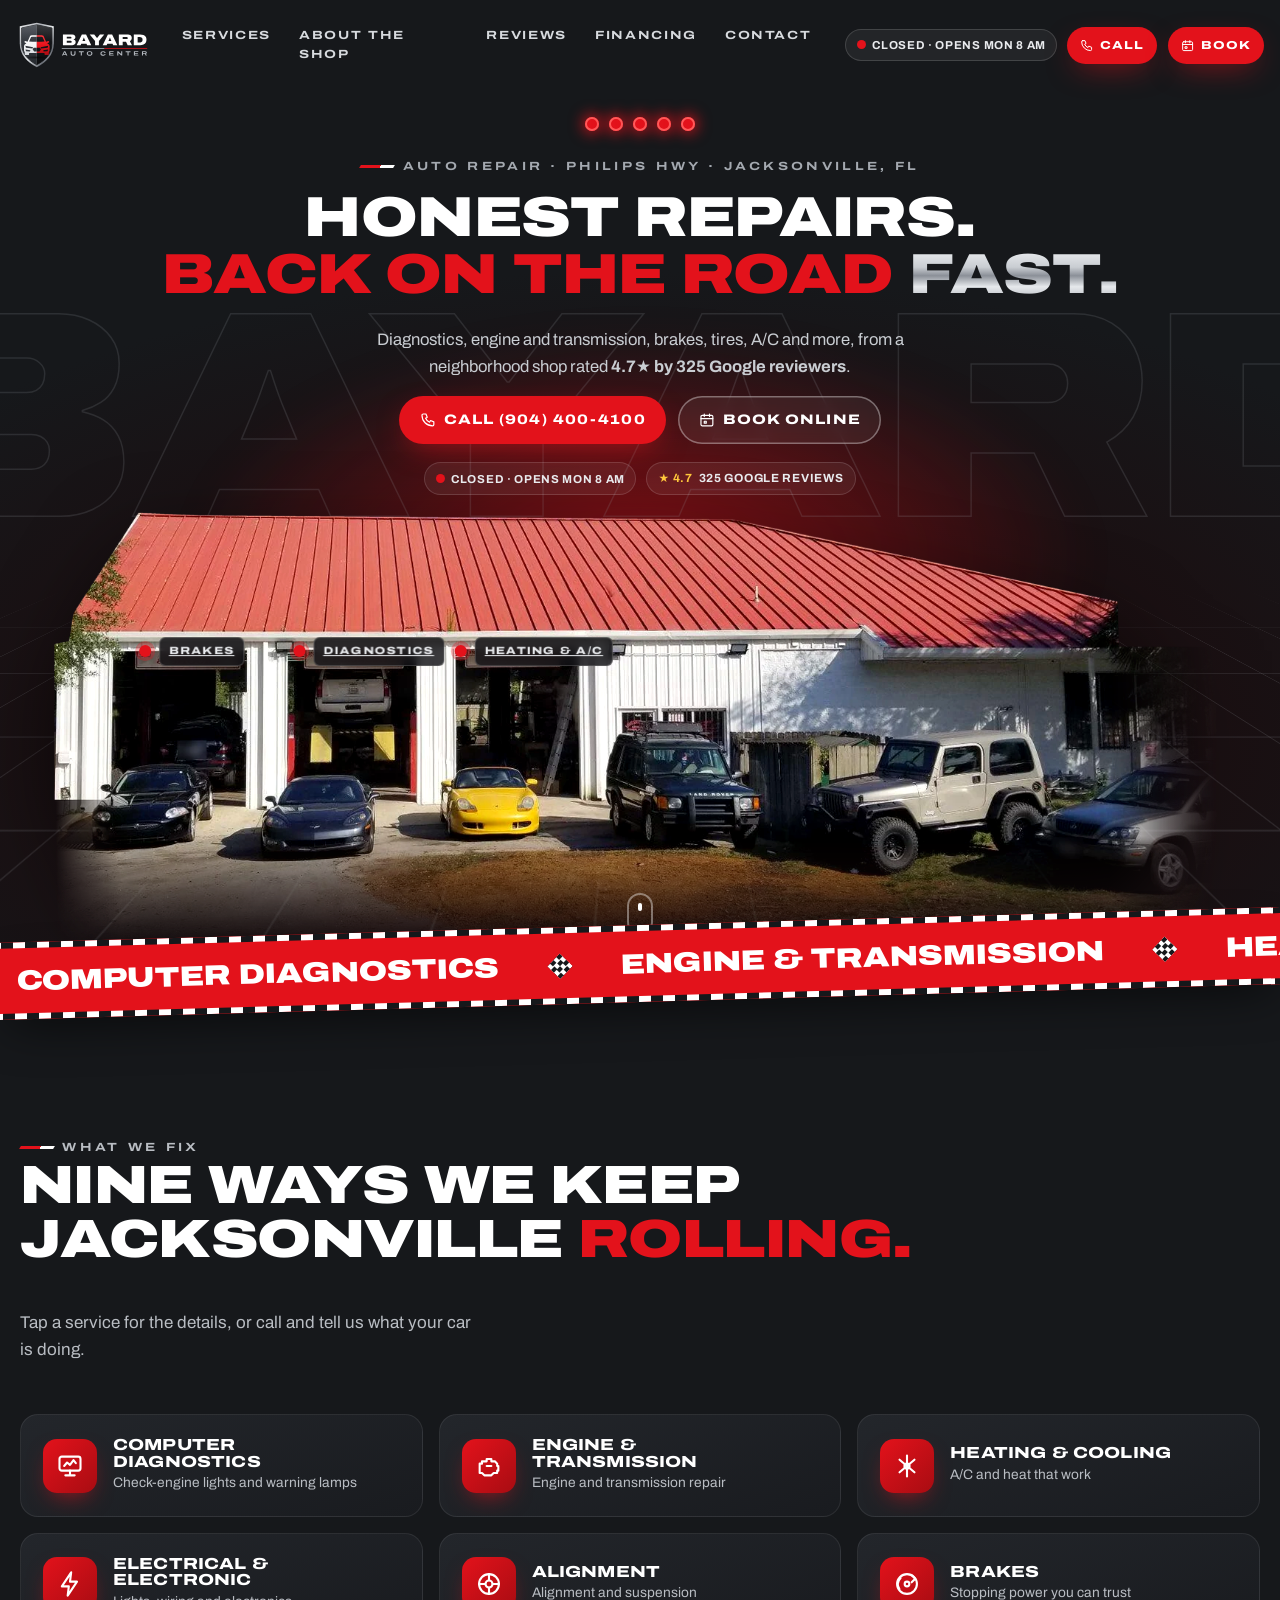
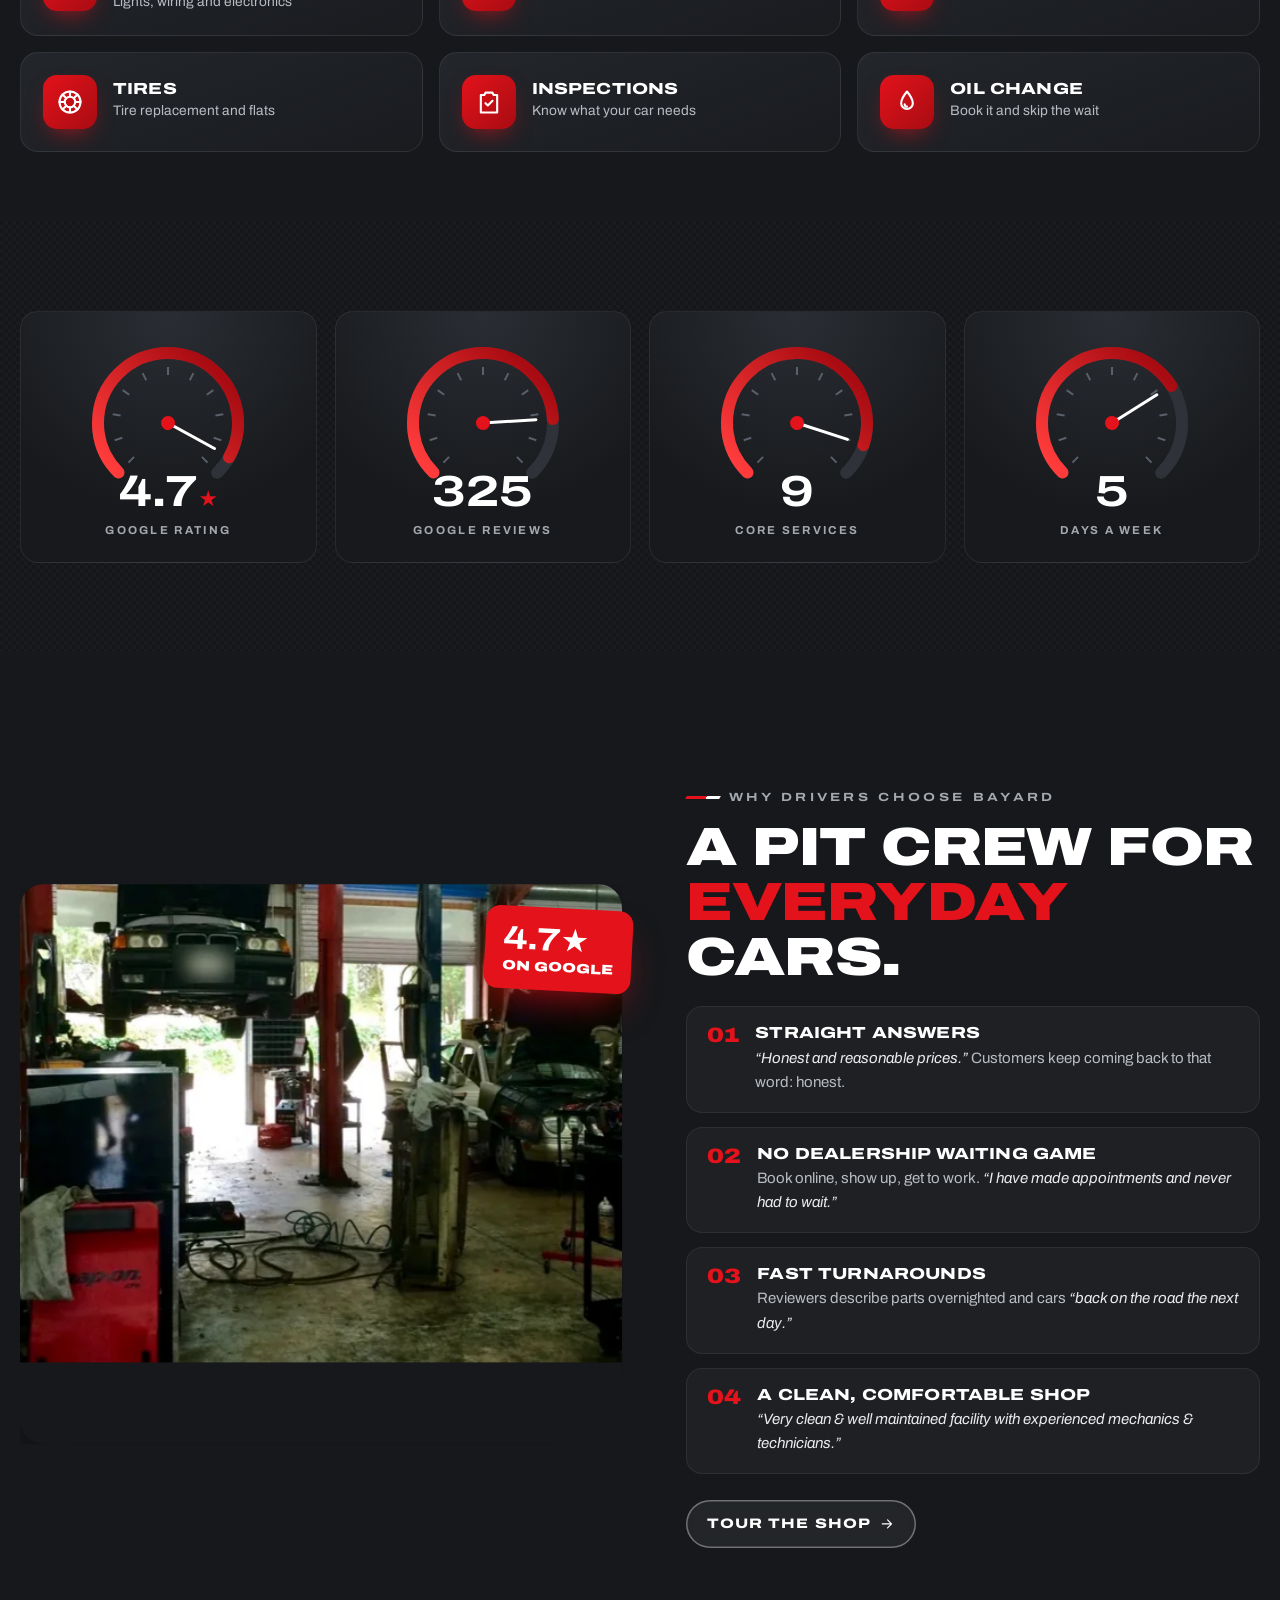
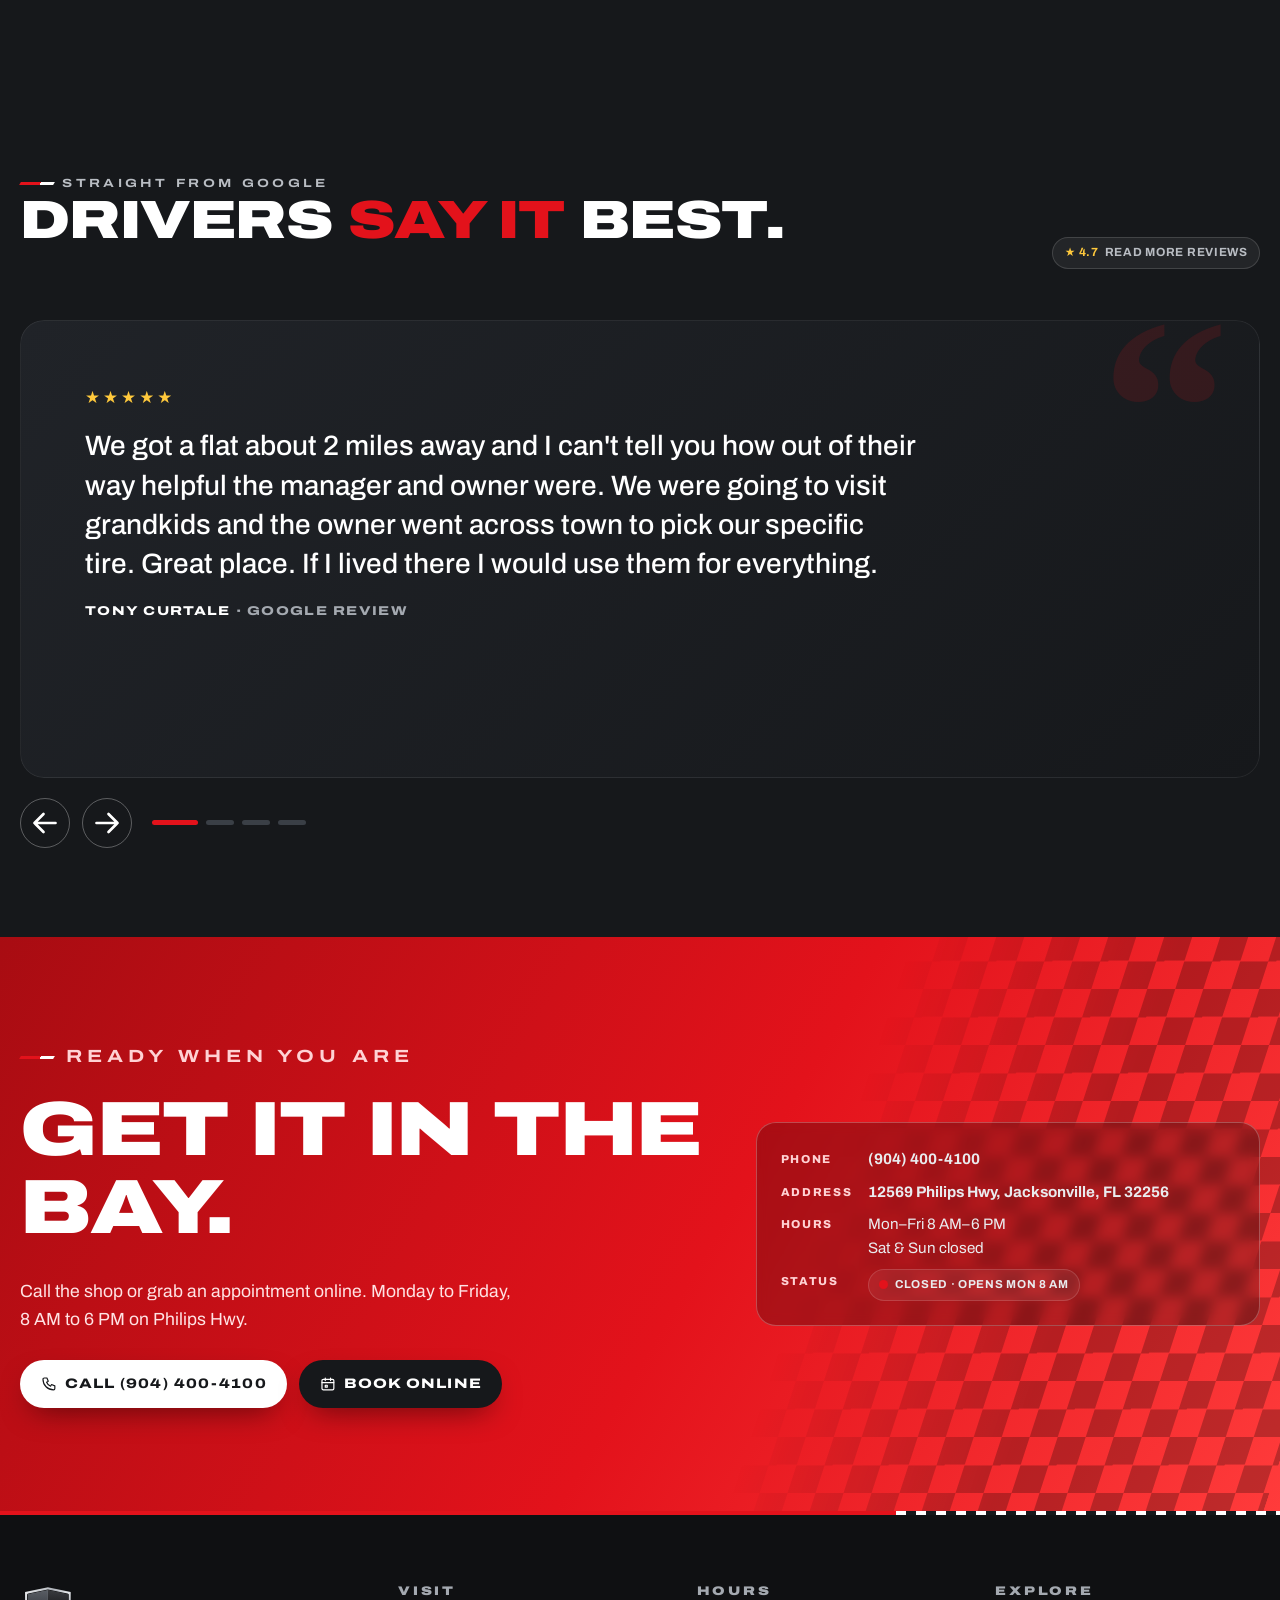
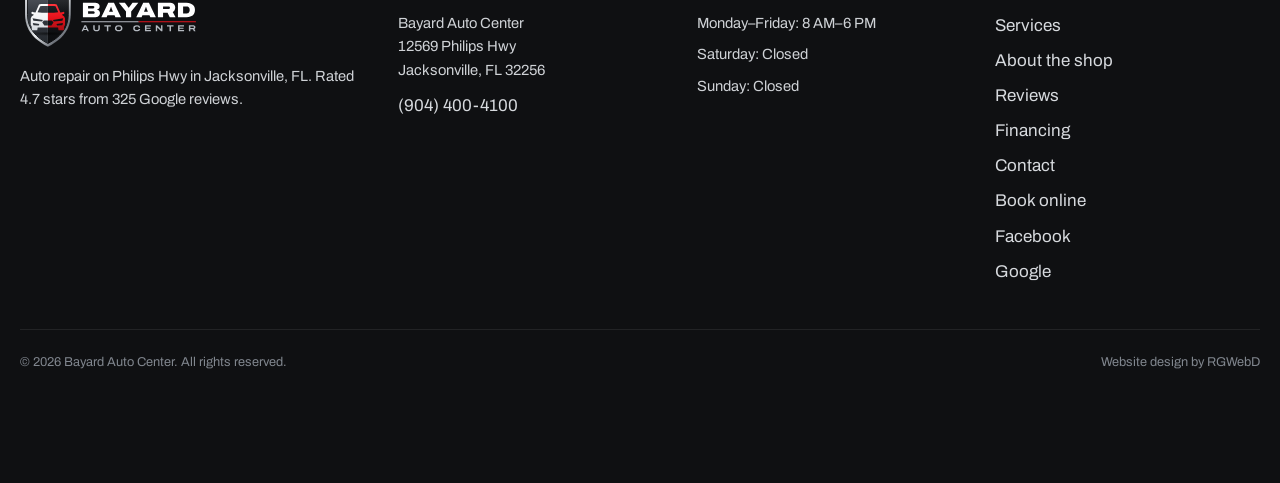
==== commit bc64944c: "Add demo visit tracking" ====
--- a/index.html
+++ b/index.html
@@ -5,7 +5,7 @@
 <link rel="icon" href="favicon.ico" sizes="any"><link rel="icon" type="image/svg+xml" href="assets/bayard-favicon.svg"><link rel="apple-touch-icon" href="apple-touch-icon.png">
 <link rel="preload" href="assets/fonts/archivo-var.woff2" as="font" type="font/woff2" crossorigin><link rel="preload" as="image" href="assets/shop-cutout-1100.webp" imagesrcset="assets/shop-cutout-760.webp 760w, assets/shop-cutout-1100.webp 1100w, assets/shop-cutout-1600.webp 1600w" imagesizes="(max-width:600px) 118vw, min(1180px, 96vw)">
 <link rel="stylesheet" href="assets/styles.css"><script>document.documentElement.classList.add('js')</script>
-<script type="application/ld+json">{"@context": "https://schema.org", "@graph": [{"@type": "AutoRepair", "@id": "https://rgwebd.github.io/bayardautocenter-demo/#business", "name": "Bayard Auto Center", "url": "https://rgwebd.github.io/bayardautocenter-demo/", "telephone": "+1-904-400-4100", "image": ["https://rgwebd.github.io/bayardautocenter-demo/assets/og-image.jpg", "https://rgwebd.github.io/bayardautocenter-demo/assets/img/g14-1600.webp"], "logo": "https://rgwebd.github.io/bayardautocenter-demo/assets/favicon-512.png", "priceRange": "$$", "address": {"@type": "PostalAddress", "streetAddress": "12569 Philips Hwy", "addressLocality": "Jacksonville", "addressRegion": "FL", "postalCode": "32256", "addressCountry": "US"}, "geo": {"@type": "GeoCoordinates", "latitude": 30.1428427, "longitude": -81.516694}, "hasMap": "https://maps.google.com/?cid=5491802092088924756", "openingHoursSpecification": [{"@type": "OpeningHoursSpecification", "dayOfWeek": ["Monday", "Tuesday", "Wednesday", "Thursday", "Friday"], "opens": "08:00", "closes": "18:00"}], "aggregateRating": {"@type": "AggregateRating", "ratingValue": "4.7", "reviewCount": "325", "bestRating": "5"}, "paymentAccepted": "Credit card, Debit card, NFC mobile payments", "sameAs": ["https://www.facebook.com/profile.php?id=100057353174341", "https://maps.google.com/?cid=5491802092088924756"], "amenityFeature": [{"@type": "LocationFeatureSpecification", "name": "Wheelchair-accessible entrance", "value": true}, {"@type": "LocationFeatureSpecification", "name": "Wheelchair-accessible parking lot", "value": true}, {"@type": "LocationFeatureSpecification", "name": "Wheelchair-accessible restroom", "value": true}, {"@type": "LocationFeatureSpecification", "name": "Restroom", "value": true}], "potentialAction": {"@type": "ReserveAction", "target": "https://myshopmanager.com/request_appointment?v=JTdCNWI5NWQzNDUtOTJkYi00N2NmLWIzNWMtZWI4MTdhODI2OWJkJTdE", "name": "Book an appointment"}, "hasOfferCatalog": {"@type": "OfferCatalog", "name": "Auto repair services", "itemListElement": [{"@type": "Offer", "itemOffered": {"@type": "Service", "name": "Computer Diagnostics", "url": "https://rgwebd.github.io/bayardautocenter-demo/services.html#diagnostics"}}, {"@type": "Offer", "itemOffered": {"@type": "Service", "name": "Engine & Transmission", "url": "https://rgwebd.github.io/bayardautocenter-demo/services.html#engine-transmission"}}, {"@type": "Offer", "itemOffered": {"@type": "Service", "name": "Heating & Cooling", "url": "https://rgwebd.github.io/bayardautocenter-demo/services.html#heating-cooling"}}, {"@type": "Offer", "itemOffered": {"@type": "Service", "name": "Electrical & Electronic", "url": "https://rgwebd.github.io/bayardautocenter-demo/services.html#electrical"}}, {"@type": "Offer", "itemOffered": {"@type": "Service", "name": "Alignment", "url": "https://rgwebd.github.io/bayardautocenter-demo/services.html#alignment"}}, {"@type": "Offer", "itemOffered": {"@type": "Service", "name": "Brakes", "url": "https://rgwebd.github.io/bayardautocenter-demo/services.html#brakes"}}, {"@type": "Offer", "itemOffered": {"@type": "Service", "name": "Tires", "url": "https://rgwebd.github.io/bayardautocenter-demo/services.html#tires"}}, {"@type": "Offer", "itemOffered": {"@type": "Service", "name": "Inspections", "url": "https://rgwebd.github.io/bayardautocenter-demo/services.html#inspections"}}, {"@type": "Offer", "itemOffered": {"@type": "Service", "name": "Oil Change", "url": "https://rgwebd.github.io/bayardautocenter-demo/services.html#oil-change"}}]}, "review": [{"@type": "Review", "author": {"@type": "Person", "name": "Tony Curtale"}, "reviewRating": {"@type": "Rating", "ratingValue": "5", "bestRating": "5"}, "reviewBody": "We got a flat about 2 miles away and I can't tell you how out of their way helpful the manager and owner were. We were going to visit grandkids and the owner went across town to pick our specific tire. Great place. If I lived there I would use them for everything.", "publisher": {"@type": "Organization", "name": "Google"}}, {"@type": "Review", "author": {"@type": "Person", "name": "Norman Turnbull"}, "reviewRating": {"@type": "Rating", "ratingValue": "5", "bestRating": "5"}, "reviewBody": "Honest and reasonable prices. I have made appointments and never had to wait. At the Nissan and Toyota dealers, I always had to wait hours, even for a simple oil change.", "publisher": {"@type": "Organization", "name": "Google"}}, {"@type": "Review", "author": {"@type": "Person", "name": "Jeffrey Moore"}, "reviewRating": {"@type": "Rating", "ratingValue": "5", "bestRating": "5"}, "reviewBody": "My work truck was leaking something from under the dash on the floor. I came in and Thomas looked at it and determined it was brake fluid and found a metering valve leaking. Knowing I need my truck for work Thomas took it in and had the part overnighted and had me back on the road the next day. Thomas is great to work with!", "publisher": {"@type": "Organization", "name": "Google"}}, {"@type": "Review", "author": {"@type": "Person", "name": "Mr B"}, "reviewRating": {"@type": "Rating", "ratingValue": "5", "bestRating": "5"}, "reviewBody": "Very knowledgeable. Solved a sagging rear suspension on a BMW 7-Series. Saved me money compared to other repair shops, got me in and out in 2 days total! Such a great job, I'm back now to get a separate issue resolved!", "publisher": {"@type": "Organization", "name": "Google"}}, {"@type": "Review", "author": {"@type": "Person", "name": "Eddie Peberdy"}, "reviewRating": {"@type": "Rating", "ratingValue": "5", "bestRating": "5"}, "reviewBody": "It’s nice to have found a shop that will be honest and do the work that is needed for the vehicle.", "publisher": {"@type": "Organization", "name": "Google"}}, {"@type": "Review", "author": {"@type": "Person", "name": "Miho “Miholovestoeat”"}, "reviewRating": {"@type": "Rating", "ratingValue": "5", "bestRating": "5"}, "reviewBody": "It a hidden gem! Local small business near my houseI I wish I knew this place sooner. The staff are very helpful and friendly. No wonder they have great reviews. ( I just visited to ask some questions )", "publisher": {"@type": "Organization", "name": "Google"}}, {"@type": "Review", "author": {"@type": "Person", "name": "Cole Farris"}, "reviewRating": {"@type": "Rating", "ratingValue": "5", "bestRating": "5"}, "reviewBody": "Great service and great guys!! They always take great care of us and our vehicles.", "publisher": {"@type": "Organization", "name": "Google"}}, {"@type": "Review", "author": {"@type": "Person", "name": "Kelsie Luke"}, "reviewRating": {"@type": "Rating", "ratingValue": "5", "bestRating": "5"}, "reviewBody": "Best service and was so fast! I pulled over from the highway and he got right to work taking a look and had me up and running the next day! Great customer service too. Highly recommend!", "publisher": {"@type": "Organization", "name": "Google"}}, {"@type": "Review", "author": {"@type": "Person", "name": "Eva"}, "reviewRating": {"@type": "Rating", "ratingValue": "5", "bestRating": "5"}, "reviewBody": "Bayard replaced my struts, inspected my car’s suspension elements, replaced taillights and provided a courteous and timely service. I received clear explanations of issues identified and they were addressed properly.  I highly recommend their services!", "publisher": {"@type": "Organization", "name": "Google"}}]}, {"@type": "WebSite", "@id": "https://rgwebd.github.io/bayardautocenter-demo/#website", "url": "https://rgwebd.github.io/bayardautocenter-demo/", "name": "Bayard Auto Center", "publisher": {"@id": "https://rgwebd.github.io/bayardautocenter-demo/#business"}}]}</script></head>
+<script type="application/ld+json">{"@context": "https://schema.org", "@graph": [{"@type": "AutoRepair", "@id": "https://rgwebd.github.io/bayardautocenter-demo/#business", "name": "Bayard Auto Center", "url": "https://rgwebd.github.io/bayardautocenter-demo/", "telephone": "+1-904-400-4100", "image": ["https://rgwebd.github.io/bayardautocenter-demo/assets/og-image.jpg", "https://rgwebd.github.io/bayardautocenter-demo/assets/img/g14-1600.webp"], "logo": "https://rgwebd.github.io/bayardautocenter-demo/assets/favicon-512.png", "priceRange": "$$", "address": {"@type": "PostalAddress", "streetAddress": "12569 Philips Hwy", "addressLocality": "Jacksonville", "addressRegion": "FL", "postalCode": "32256", "addressCountry": "US"}, "geo": {"@type": "GeoCoordinates", "latitude": 30.1428427, "longitude": -81.516694}, "hasMap": "https://maps.google.com/?cid=5491802092088924756", "openingHoursSpecification": [{"@type": "OpeningHoursSpecification", "dayOfWeek": ["Monday", "Tuesday", "Wednesday", "Thursday", "Friday"], "opens": "08:00", "closes": "18:00"}], "aggregateRating": {"@type": "AggregateRating", "ratingValue": "4.7", "reviewCount": "325", "bestRating": "5"}, "paymentAccepted": "Credit card, Debit card, NFC mobile payments", "sameAs": ["https://www.facebook.com/profile.php?id=100057353174341", "https://maps.google.com/?cid=5491802092088924756"], "amenityFeature": [{"@type": "LocationFeatureSpecification", "name": "Wheelchair-accessible entrance", "value": true}, {"@type": "LocationFeatureSpecification", "name": "Wheelchair-accessible parking lot", "value": true}, {"@type": "LocationFeatureSpecification", "name": "Wheelchair-accessible restroom", "value": true}, {"@type": "LocationFeatureSpecification", "name": "Restroom", "value": true}], "potentialAction": {"@type": "ReserveAction", "target": "https://myshopmanager.com/request_appointment?v=JTdCNWI5NWQzNDUtOTJkYi00N2NmLWIzNWMtZWI4MTdhODI2OWJkJTdE", "name": "Book an appointment"}, "hasOfferCatalog": {"@type": "OfferCatalog", "name": "Auto repair services", "itemListElement": [{"@type": "Offer", "itemOffered": {"@type": "Service", "name": "Computer Diagnostics", "url": "https://rgwebd.github.io/bayardautocenter-demo/services.html#diagnostics"}}, {"@type": "Offer", "itemOffered": {"@type": "Service", "name": "Engine & Transmission", "url": "https://rgwebd.github.io/bayardautocenter-demo/services.html#engine-transmission"}}, {"@type": "Offer", "itemOffered": {"@type": "Service", "name": "Heating & Cooling", "url": "https://rgwebd.github.io/bayardautocenter-demo/services.html#heating-cooling"}}, {"@type": "Offer", "itemOffered": {"@type": "Service", "name": "Electrical & Electronic", "url": "https://rgwebd.github.io/bayardautocenter-demo/services.html#electrical"}}, {"@type": "Offer", "itemOffered": {"@type": "Service", "name": "Alignment", "url": "https://rgwebd.github.io/bayardautocenter-demo/services.html#alignment"}}, {"@type": "Offer", "itemOffered": {"@type": "Service", "name": "Brakes", "url": "https://rgwebd.github.io/bayardautocenter-demo/services.html#brakes"}}, {"@type": "Offer", "itemOffered": {"@type": "Service", "name": "Tires", "url": "https://rgwebd.github.io/bayardautocenter-demo/services.html#tires"}}, {"@type": "Offer", "itemOffered": {"@type": "Service", "name": "Inspections", "url": "https://rgwebd.github.io/bayardautocenter-demo/services.html#inspections"}}, {"@type": "Offer", "itemOffered": {"@type": "Service", "name": "Oil Change", "url": "https://rgwebd.github.io/bayardautocenter-demo/services.html#oil-change"}}]}, "review": [{"@type": "Review", "author": {"@type": "Person", "name": "Tony Curtale"}, "reviewRating": {"@type": "Rating", "ratingValue": "5", "bestRating": "5"}, "reviewBody": "We got a flat about 2 miles away and I can't tell you how out of their way helpful the manager and owner were. We were going to visit grandkids and the owner went across town to pick our specific tire. Great place. If I lived there I would use them for everything.", "publisher": {"@type": "Organization", "name": "Google"}}, {"@type": "Review", "author": {"@type": "Person", "name": "Norman Turnbull"}, "reviewRating": {"@type": "Rating", "ratingValue": "5", "bestRating": "5"}, "reviewBody": "Honest and reasonable prices. I have made appointments and never had to wait. At the Nissan and Toyota dealers, I always had to wait hours, even for a simple oil change.", "publisher": {"@type": "Organization", "name": "Google"}}, {"@type": "Review", "author": {"@type": "Person", "name": "Jeffrey Moore"}, "reviewRating": {"@type": "Rating", "ratingValue": "5", "bestRating": "5"}, "reviewBody": "My work truck was leaking something from under the dash on the floor. I came in and Thomas looked at it and determined it was brake fluid and found a metering valve leaking. Knowing I need my truck for work Thomas took it in and had the part overnighted and had me back on the road the next day. Thomas is great to work with!", "publisher": {"@type": "Organization", "name": "Google"}}, {"@type": "Review", "author": {"@type": "Person", "name": "Mr B"}, "reviewRating": {"@type": "Rating", "ratingValue": "5", "bestRating": "5"}, "reviewBody": "Very knowledgeable. Solved a sagging rear suspension on a BMW 7-Series. Saved me money compared to other repair shops, got me in and out in 2 days total! Such a great job, I'm back now to get a separate issue resolved!", "publisher": {"@type": "Organization", "name": "Google"}}, {"@type": "Review", "author": {"@type": "Person", "name": "Eddie Peberdy"}, "reviewRating": {"@type": "Rating", "ratingValue": "5", "bestRating": "5"}, "reviewBody": "It’s nice to have found a shop that will be honest and do the work that is needed for the vehicle.", "publisher": {"@type": "Organization", "name": "Google"}}, {"@type": "Review", "author": {"@type": "Person", "name": "Miho “Miholovestoeat”"}, "reviewRating": {"@type": "Rating", "ratingValue": "5", "bestRating": "5"}, "reviewBody": "It a hidden gem! Local small business near my houseI I wish I knew this place sooner. The staff are very helpful and friendly. No wonder they have great reviews. ( I just visited to ask some questions )", "publisher": {"@type": "Organization", "name": "Google"}}, {"@type": "Review", "author": {"@type": "Person", "name": "Cole Farris"}, "reviewRating": {"@type": "Rating", "ratingValue": "5", "bestRating": "5"}, "reviewBody": "Great service and great guys!! They always take great care of us and our vehicles.", "publisher": {"@type": "Organization", "name": "Google"}}, {"@type": "Review", "author": {"@type": "Person", "name": "Kelsie Luke"}, "reviewRating": {"@type": "Rating", "ratingValue": "5", "bestRating": "5"}, "reviewBody": "Best service and was so fast! I pulled over from the highway and he got right to work taking a look and had me up and running the next day! Great customer service too. Highly recommend!", "publisher": {"@type": "Organization", "name": "Google"}}, {"@type": "Review", "author": {"@type": "Person", "name": "Eva"}, "reviewRating": {"@type": "Rating", "ratingValue": "5", "bestRating": "5"}, "reviewBody": "Bayard replaced my struts, inspected my car’s suspension elements, replaced taillights and provided a courteous and timely service. I received clear explanations of issues identified and they were addressed properly.  I highly recommend their services!", "publisher": {"@type": "Organization", "name": "Google"}}]}, {"@type": "WebSite", "@id": "https://rgwebd.github.io/bayardautocenter-demo/#website", "url": "https://rgwebd.github.io/bayardautocenter-demo/", "name": "Bayard Auto Center", "publisher": {"@id": "https://rgwebd.github.io/bayardautocenter-demo/#business"}}]}</script><script src="https://cosmiccallers.lovable.app/demo-track.js" data-demo="bayardautocenter-demo" defer></script></head>
 <body><a class="skip" href="#main">Skip to content</a><div class="progress" aria-hidden="true"></div>
 <header class="hdr"><div class="wrap"><a class="brand" href="index.html" aria-label="Bayard Auto Center home"><img src="assets/bayard-horizontal-dark.svg" width="133" height="48" alt="Bayard Auto Center"></a>
 <nav class="nav" aria-label="Main"><a href="services.html">Services</a><a href="about.html">About the shop</a><a href="reviews.html">Reviews</a><a href="financing.html">Financing</a><a href="contact.html">Contact</a></nav><div class="hdr-cta"><span class="status" data-status><i></i><span>Mon–Fri 8 AM–6 PM</span></span><a class="btn mag " href="tel:+19044004100"><svg viewBox="0 0 24 24" fill="none" stroke="currentColor" stroke-width="1.8" stroke-linecap="round" stroke-linejoin="round" aria-hidden="true"><path d="M5 3h4l2 5-2.5 1.5a11 11 0 0 0 6 6L16 13l5 2v4a2 2 0 0 1-2 2A16 16 0 0 1 3 5a2 2 0 0 1 2-2z"/></svg><span class="lbl">Call</span></a><a class="btn mag " href="https://myshopmanager.com/request_appointment?v=JTdCNWI5NWQzNDUtOTJkYi00N2NmLWIzNWMtZWI4MTdhODI2OWJkJTdE" target="_blank" rel="noopener"><svg viewBox="0 0 24 24" fill="none" stroke="currentColor" stroke-width="1.8" stroke-linecap="round" stroke-linejoin="round" aria-hidden="true"><rect x="3" y="5" width="18" height="16" rx="2"/><path d="M3 10h18M8 3v4M16 3v4"/><path d="M8 14h3v3H8z"/></svg><span class="lbl">Book</span></a></div>
